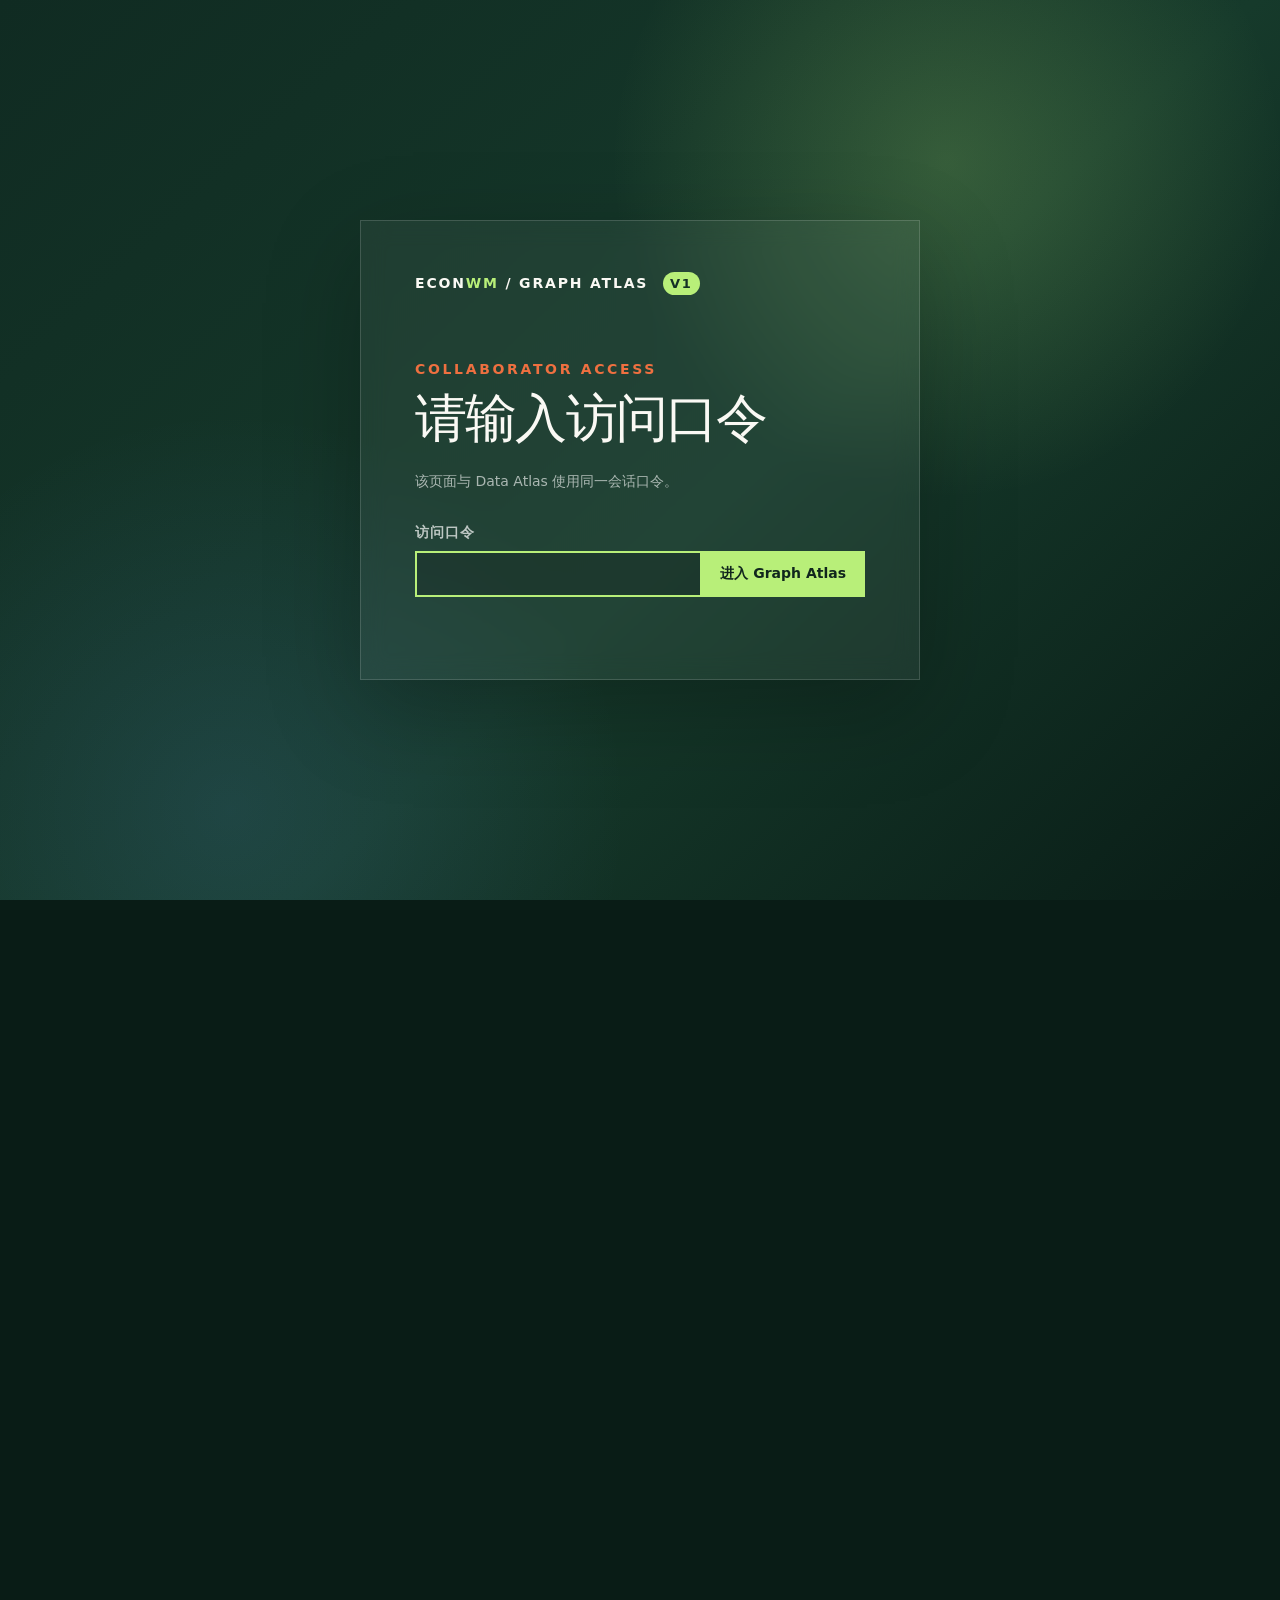
==== graph/index.html @ c7baaf72 "Clarify temporal snapshot semantics" ====
<!doctype html>
<html lang="zh-CN">
<head>
  <meta charset="utf-8">
  <meta name="viewport" content="width=device-width, initial-scale=1">
  <meta name="description" content="Polymarket EventConnector-compatible 数据、静态图审计与已物化的逐日 temporal edge snapshots。">
  <title>Polymarket Graph Atlas v1</title>
  <script>document.documentElement.classList.add("atlas-locked");</script>
  <link rel="stylesheet" href="../assets/styles.css">
  <link rel="stylesheet" href="assets/graph.css">
</head>
<body>
  <section class="access-gate" id="access-gate" role="dialog" aria-modal="true" aria-labelledby="access-title">
    <div class="access-card">
      <p class="access-brand">ECON<span>WM</span> / GRAPH ATLAS <b>V1</b></p>
      <p class="access-kicker">COLLABORATOR ACCESS</p>
      <h1 id="access-title">请输入访问口令</h1>
      <p class="access-copy">该页面与 Data Atlas 使用同一会话口令。</p>
      <form id="access-form">
        <label for="access-password">访问口令</label>
        <div class="access-input-row">
          <input id="access-password" name="password" type="password" autocomplete="current-password" required autofocus>
          <button type="submit">进入 Graph Atlas</button>
        </div>
        <p class="access-error" id="access-error" role="status" aria-live="polite"></p>
      </form>
    </div>
  </section>

  <div id="atlas-content" inert aria-hidden="true">
    <header class="graph-hero" id="top">
      <nav class="nav shell" aria-label="页面导航">
        <a class="brand" href="../">ECON<span>WM</span> / GRAPH ATLAS <b>V1</b></a>
        <div class="nav-links">
          <a href="#pipeline">数据结构</a>
          <a href="#event-subset">事件候选</a>
          <a href="#static-graph">静态图</a>
          <a href="#time-audit">时间审计</a>
          <a href="#snapshot">Snapshot</a>
          <a href="#schema">字段</a>
        </div>
      </nav>

      <div class="graph-hero-grid shell">
        <div>
          <p class="eyebrow">POLYMARKET · RECORD × EDGE × TIME</p>
          <h1>把“相关”<br><em>放回时间中。</em></h1>
          <p class="hero-copy">本页展示从 36.50 万条 <code>10→7</code> 日轨迹到相关候选图的时间化过程：先诊断 500-record 静态复现图，再把冻结候选写成 277 个可由 DuckDB 按日查询的 Parquet snapshots。它回答“某条边何时有证据、何时可用”，但不把相关候选误称为已确认关系。</p>
          <div class="hero-actions">
            <a class="button primary" href="#pipeline">查看结构图</a>
            <a class="button secondary" href="data/graph_summary.json">机器可读摘要</a>
            <a class="text-link" href="../">返回 Data Atlas ↑</a>
          </div>
        </div>
        <aside class="scope-card">
          <span>CURRENT SCOPE</span>
          <h2>静态复现审计 +<br>逐日时态候选图</h2>
          <dl>
            <div><dt>静态图</dt><dd>已物化</dd></div>
            <div><dt>日历重合审计</dt><dd>已物化</dd></div>
            <div><dt>P2 峰值时间窗</dt><dd>已物化</dd></div>
            <div><dt>逐日 snapshots</dt><dd>277 个切片</dd></div>
          </dl>
        </aside>
      </div>
    </header>

    <main>
      <section class="metric-strip shell" aria-label="核心规模">
        <article><span>COMPATIBLE RECORDS</span><b>365,015</b><small>约 36.50 万条 17 日轨迹</small></article>
        <article><span>REVIEW-PRIORITY PAIRS</span><b>1,225</b><small>高阈值、待审核 event pairs</small></article>
        <article><span>DAILY SNAPSHOTS</span><b>277</b><small>2025-08-01 至 2026-05-04</small></article>
        <article><span>ACTIVE OBSERVATIONS</span><b>3,463</b><small>约 0.35 万行，涉及 86 对 markets</small></article>
      </section>

      <section class="section shell" id="pipeline">
        <div class="section-heading">
          <div><p class="eyebrow">01 / DATA PIPELINE</p><h2>现在的数据与图是怎样形成的？</h2></div>
          <p>从逐笔成交到训练窗口，再分成“复现公开代码行为”和“保留真实 UTC 时间证据”两条支路。</p>
        </div>
        <div class="direct-answer">
          <span>DIRECT ANSWER</span>
          <p>当前节点不是唯一事件，而是一个 <code>market × as_of_time</code> 的 17 日训练 record；当前边不是关系真值，而是两个 records 在相对位置上的形状相似或 DTW 接近。</p>
        </div>

        <div class="pipeline-grid" aria-label="数据处理流程">
          <article class="stage source"><span>RAW</span><b>可信逐笔成交</b><p>763,126,566 笔（约 7.63 亿）</p></article>
          <i>→</i>
          <article class="stage"><span>P1B</span><b>UTC 多尺度状态</b><p>1m / 15m / 1h observed bars</p></article>
          <i>→</i>
          <article class="stage"><span>A-D</span><b>固定日历窗口</b><p>过去 10 日 → 未来 7 日</p></article>
          <i>→</i>
          <article class="stage"><span>JSONL</span><b>兼容 records</b><p>365,015 条 dense+cold 窗口</p></article>
        </div>
        <div class="branch-grid">
          <article>
            <span class="status complete">已完成 · EC-CODE</span>
            <h3>相对位置静态检索图</h3>
            <p>用全轨迹相关合并 records，以任一 7 点窗口的 <code>|r|≥0.70</code> 建共波动边，对未连接 pair 用 DTW 补边。复现公开实现，但不要求两条轨迹发生在同一日期。</p>
          </article>
          <article>
            <span class="status complete">已完成 · EC-CALENDAR / P2</span>
            <h3>带真实日期的候选证据</h3>
            <p>按共同 UTC 日计算相关，保存峰值窗口起止、有效成交日、lag 和高相关窗口比例；1,225 个优先候选在训练截止点冻结。</p>
          </article>
          <article>
            <span class="status complete">已完成 · TEMPORAL SNAPSHOTS V1</span>
            <h3>Parquet 分区的日频动态图</h3>
            <p>每日 active 与 inactive observations 按 <code>snapshot_date</code> 分区保存；DuckDB 可直接查询 <code>G(t)</code>。第一版保留完整观测，尚未转换为 delta。</p>
          </article>
        </div>
      </section>

      <section class="section section-tint" id="event-subset">
        <div class="shell">
          <div class="section-heading">
            <div><p class="eyebrow">02 / EVENT-LEVEL SUBSET</p><h2>当前有事件之间的高相关子集吗？</h2></div>
            <p>有，但准确名称是“高阈值、待人工审核的 event-pair 候选子集”，不是已经确认的关系数据集。</p>
          </div>
          <div class="direct-answer">
            <span>DIRECT ANSWER</span>
            <p><code>high_confidence_event_pairs</code> 包含 <b>1,225</b> 个去除反向重复的 event pairs，涉及 <b>1,132</b> 个 events、<b>286</b> 个连通分量。它们同时通过语义、真实 UTC 轨迹和成交覆盖门槛，但当前 <b>1,225 对仍全部是 unreviewed</b>。</p>
          </div>

          <div class="subset-actions">
            <a class="download-button" href="data/high_confidence_event_pairs.csv">下载完整 1,225 对 CSV</a>
            <a href="data/illustrated_event_pairs.csv">下载图中 40 对边</a>
          </div>

          <div class="threshold-grid" aria-label="高阈值候选筛选规则">
            <article><span>局部相关</span><b>|peak r| ≥ 0.90</b></article>
            <article><span>重复出现</span><b>≥ 3 个高相关窗口</b></article>
            <article><span>窗口占比</span><b>≥ 10%</b></article>
            <article><span>全共同期</span><b>|r| ≥ 0.50</b></article>
            <article><span>文本语义</span><b>TF-IDF ≥ 0.25</b></article>
            <article><span>成交支撑</span><b>双方各 ≥ 3 日</b></article>
          </div>

          <figure class="paper-figure relation-figure">
            <a href="assets/event_candidate_motifs.pdf" title="打开 PDF">
              <img src="assets/event_candidate_motifs.png" alt="四个可读的事件级高相关候选网络，分别展示加密资产、德国选举、美联储政策和美以对伊朗行动。">
            </a>
            <figcaption><b>可读事件候选图。</b> 数字节点对应右侧事件名称；绿色边为全共同期正相关，橙色边为负相关，虚线表示峰值 lag 非零，线宽表示高相关窗口占比。四组只是 1,225 对中的解释性样例，并非全部关系。</figcaption>
          </figure>

          <div class="motif-reading">
            <article><span>A · COMMON FACTOR</span><h3>加密资产共同风险因子</h3><p>BTC、ETH、SOL、XRP 与 DOGE 的同期限命题形成子图。它适合作为检索信号，但不能仅凭相关图判断哪个资产影响另一个。</p></article>
            <article><span>B · MECHANICAL CONSTRAINT</span><h3>同一选举结果的机械约束</h3><p>德国各党得票区间共享同一选举结果，正负边很密集。这里多数是联合约束，不是独立事件传导。</p></article>
            <article><span>C · OVERLAPPING PROPOSITION</span><h3>货币政策命题重叠</h3><p>加息、降息、降息次数与特定会议存在包含、互斥或期限关系，需要先统一命题和 deadline。</p></article>
            <article><span>D · P3 CANDIDATE</span><h3>可能的跨事件机制</h3><p>“美国对伊朗行动”与“以色列对伊朗行动”具有共同信息环境和潜在方向，是值得进入审核及 P3 的候选，而非已证实传导。</p></article>
          </div>

          <div class="pair-table-wrap">
            <table class="pair-table">
              <thead><tr><th>候选 pair</th><th>共同日</th><th>全期 r</th><th>高相关窗口</th><th>峰值 lag</th><th>审核解释</th></tr></thead>
              <tbody>
                <tr><td>TikTok 2025 禁令 ↔ 5 月前美国禁令</td><td>21</td><td>+0.993</td><td>14 / 15</td><td>0 日</td><td>相邻 deadline / 命题嵌套</td></tr>
                <tr><td>Q2 GDP 增长 &gt;2% ↔ Q2 GDP 负增长</td><td>92</td><td>−0.913</td><td>23 / 86</td><td>3 日</td><td>同一结果变量的阈值约束</td></tr>
                <tr><td>BTC 3 月前创新高 ↔ ETH 3 月前创新高</td><td>71</td><td>+0.923</td><td>21 / 65</td><td>ETH 领先 3 日</td><td>共同 crypto 风险因子</td></tr>
                <tr><td>以色列对伊朗行动 ↔ 美国对伊朗行动</td><td>31</td><td>+0.847</td><td>11 / 25</td><td>美国领先 1 日</td><td>潜在机制，优先进入 P3</td></tr>
              </tbody>
            </table>
          </div>
          <p class="subset-boundary"><b>为什么还不能叫“已建立关系”？</b> 当前门槛是启发式筛选，不是校准后的关系概率；还没有完成逐对人工审核、多重检验、公共因子控制、反向边和 rolling out-of-sample 增量验证。</p>
        </div>
      </section>

      <section class="section section-dark" id="static-graph">
        <div class="shell">
          <div class="section-heading light">
            <div><p class="eyebrow">03 / STATIC GRAPH</p><h2>为什么原来的邻接矩阵看不出事件关系？</h2></div>
            <p>直接绘制 6.32 万条边会成为不可读的毛线球；邻接矩阵和度分布更能揭示结构。</p>
          </div>
          <div class="dark-answer">
            <b>核心观察</b>
            <p>460 个 canonical records 上有 62,272 条共波动边，图密度达到 <strong>59.0%</strong>，节点中位度为 <strong>277.5</strong>。这不是稀疏的“事件关系网络”，而是一个非常稠密的训练窗口检索图。</p>
          </div>
          <div class="figure-grid">
            <figure class="paper-figure">
              <a href="assets/cofluctuation_adjacency.pdf" title="打开 PDF">
                <img src="assets/cofluctuation_adjacency.png" alt="按节点度排序的 460 乘 460 静态共波动邻接矩阵。绿色像素表示存在边，整体非常稠密。">
              </a>
              <figcaption><b>邻接矩阵。</b> 横轴和纵轴都是按 degree 排序的 canonical record；绿色表示存在共波动边。左上角高度致密，说明阈值产生了大量连接。</figcaption>
            </figure>
            <figure class="paper-figure wide">
              <a href="assets/graph_diagnostics.pdf" title="打开 PDF">
                <img src="assets/graph_diagnostics.png" alt="四联图展示节点度、边的日历重合、峰值局部相关和 lead-lag 分布。">
              </a>
              <figcaption><b>结构诊断。</b> A：每个节点连接多少 records；B：两端 17 日窗口共享多少 UTC 日；C：被阈值选中的局部相关；D：公开相对窗口定义下的 lag。纵轴均为节点或边的数量。</figcaption>
            </figure>
          </div>
          <div class="graph-definitions">
            <article><span>NODE</span><h3>训练窗口 record</h3><p>一个节点对应一条 17 点轨迹，而不是一个唯一 <code>event_id</code>。同一 market 随不同 <code>as_of_time</code> 可产生多个节点。</p></article>
            <article><span>COFLUCTUATION EDGE</span><h3>局部形状相关</h3><p>只要某个相对 7 点窗口达到阈值就建边；边的 <code>weight</code> 是峰值，不表示整个共同生命周期都相关。</p></article>
            <article><span>DTW EDGE</span><h3>时间伸缩后的相似</h3><p>对尚未连接的 pair 计算 Dynamic Time Warping 距离。它补充形状检索，不产生方向或因果含义。</p></article>
          </div>
        </div>
      </section>

      <section class="section shell" id="time-audit">
        <div class="section-heading">
          <div><p class="eyebrow">04 / CALENDAR AUDIT</p><h2>时间问题在图中有多严重？</h2></div>
          <p>这里区分“数组位置对齐”与“真实日期对齐”。两者都可用于算法实验，但支持的研究结论不同。</p>
        </div>
        <div class="funnel" aria-label="跨事件边的时间过滤">
          <article><span>相对位置跨事件边</span><b>62,020</b><small>100%</small></article>
          <i>→</i>
          <article><span>至少共享 1 个 UTC 日</span><b>4,293</b><small>6.9%</small></article>
          <i>→</i>
          <article><span>完整共享 17 个 UTC 日</span><b>109</b><small>0.18%</small></article>
        </div>
        <div class="time-layout">
          <figure class="paper-figure">
            <a href="assets/exact_calendar_subgraph.pdf" title="打开 PDF">
              <img src="assets/exact_calendar_subgraph.png" alt="完整共享 17 个 UTC 日的 109 条跨事件边构成 79 个互不连接的小组件。绿色为正相关，橙色为负相关。">
            </a>
            <figcaption><b>完整同日期子图。</b> 109 条边连接 180 个 records，形成 79 个 disconnected components。绿色为正相关，橙色为负相关；每个小组件只表示同日期形状相关。</figcaption>
          </figure>
          <div class="case-stack">
            <article>
              <span>FALSE-POSITIVE EXAMPLE · +0.9723</span>
              <h3>德国选举得票区间 ↔ Kevin Durant 得分王</h3>
              <p>两条轨迹日期完全一致，但语义无关。这个例子说明：即使通过严格日历对齐，短窗口高相关仍可能来自共同趋势、幅度尺度或偶然共振。</p>
            </article>
            <article>
              <span>FALSE-POSITIVE EXAMPLE · −0.9631</span>
              <h3>Musk 月末首富 ↔ 俄罗斯袭击波兰</h3>
              <p>同日期的一升一降产生强负相关，却没有明确机制。负相关不能直接翻译成“反向影响”。</p>
            </article>
            <article class="boundary-card">
              <span>WHAT THIS PROVES</span>
              <p>日历审计证明当前静态图大量连接并非同期关系；它没有证明剩下的 109 条边是真实关系。后者仍需语义审核、公共因子控制和 P3 时间外预测增量验证。</p>
            </article>
          </div>
        </div>
      </section>

      <section class="section section-tint" id="snapshot">
        <div class="shell">
          <div class="section-heading">
            <div><p class="eyebrow">05 / TEMPORAL SNAPSHOT</p><h2>怎样把图变成可按时间查询的结构？</h2></div>
            <p>Snapshot 是某个时点可合法使用的逻辑子图。当前规模直接保存完整日切片，更易查询和审计。</p>
          </div>
          <div class="temporal-metrics">
            <article><span>DAILY SNAPSHOTS</span><b>277</b><small>2025-08-01 → 2026-05-04</small></article>
            <article><span>ACTIVE DAYS</span><b>264</b><small>13 个日期没有 active edge</small></article>
            <article><span>EDGE OBSERVATIONS</span><b>5,162</b><small>其中 3,463 条为 active</small></article>
            <article><span>ACTIVE PAIRS</span><b>86</b><small>曾在截止后重新满足门槛</small></article>
            <article><span>PAYLOAD</span><b>3.1 MB</b><small>目录占用约 5 MB，无需专门 DB</small></article>
          </div>
          <figure class="paper-figure temporal-figure">
            <a href="assets/temporal_snapshot_timeline.pdf" title="打开 PDF">
              <img src="assets/temporal_snapshot_timeline.png" alt="2025年8月至2026年5月逐日 edge observations、active edges 和 active markets 数量变化。">
            </a>
            <figcaption><b>实际物化结果。</b> 横轴为 UTC snapshot 日期，纵轴为已评分 observations、active edges 与 active markets 数；候选宇宙在训练截止日冻结，因此只生成 2025-08-01 之后的时间合法切片。</figcaption>
          </figure>
          <div class="snapshot-compare">
            <article class="static-box">
              <span>CURRENT STATIC GRAPH</span>
              <h3>一条永久边掩盖有效时间</h3>
              <div class="mini-graph"><i>A</i><b></b><i>B</i></div>
              <p><code>(A, B, corr=0.91)</code></p>
              <small>无法回答：这条边在哪几天成立？预测时点是否已经可见？</small>
            </article>
            <div class="transform">→</div>
            <article class="temporal-box">
              <span>MATERIALIZED TEMPORAL VIEW</span>
              <h3>边带证据时间，查询时生成 G(t)</h3>
              <div class="snapshot-row"><b>t₁</b><div><i>A</i><em></em><i>B</i></div><small>active</small></div>
              <div class="snapshot-row"><b>t₂</b><div><i>A</i><em></em><i>B</i></div><small>active</small></div>
              <div class="snapshot-row inactive"><b>t₃</b><div><i>A</i><em></em><i>B</i></div><small>inactive</small></div>
            </article>
          </div>
          <div class="snapshot-contract">
            <div>
              <span>CURRENT STORAGE</span>
              <h3>Hive 分区 Parquet + DuckDB</h3>
              <p>物理层按 <code>edge_snapshots/snapshot_date=YYYY-MM-DD/</code> 保存 active 与 inactive observations。模型查询时同时检查 <code>available_from ≤ 查询时点</code>；无需先导入专门数据库。</p>
            </div>
            <pre>{
  "snapshot_time": "2025-08-01T00:00:00Z",
  "source_market_id": "A",
  "target_market_id": "B",
  "evidence_start": "2025-07-15T00:00:00Z",
  "evidence_end": "2025-07-31T00:00:00Z",
  "available_from": "2025-08-01T00:00:00Z",
  "signed_correlation": 0.91,
  "abs_correlation": 0.91,
  "lag": 1,
  "actual_trade_days": 5,
  "support_window_count": 4,
  "relation_method": "calendar_17d_peak7d_pearson_lag3_v1",
  "active": true
}</pre>
          </div>
          <div class="time-contract">
            <article><span>EVIDENCE</span><b><code>evidence_start/end</code></b><p>相关统计实际使用的 17 个完整 UTC 日。</p></article>
            <article><span>AVAILABILITY</span><b><code>available_from</code></b><p>完整日终证据首次可被模型合法使用的时间。</p></article>
            <article><span>GRAPH STATE</span><b><code>snapshot_time</code></b><p>该 edge 所属的图切片；v1 与 available_from 相等。</p></article>
          </div>
          <div class="duckdb-example">
            <div><span>QUERY DIRECTLY</span><h3>不导入数据库，直接查询 Parquet</h3><p>所有 277 个日期都有分区；过滤 <code>active=true</code> 即得到当日逻辑子图。</p></div>
            <pre>SELECT *
FROM read_parquet(
  'edge_snapshots/snapshot_date=*/part.parquet',
  hive_partitioning=true
)
WHERE snapshot_date = DATE '2025-08-01'
  AND available_from &lt;= TIMESTAMPTZ '2025-08-01 00:00:00+00'
  AND active;</pre>
          </div>
          <p class="not-done"><b>时间边界：</b>1,225 对候选在 2025-07-31 23:59:59 UTC 才冻结，所以 v1 不把它们回填到训练期；否则会产生候选选择泄漏。277 表示日期切片全部生成，不表示每个日期都含 1,225 条稠密边；每条 observation 对应 event pair 的代表 market pair。<b>存储边界：</b>当前 payload 仅约 3.1 MB，delta 编码留待规模扩大后再做。<a href="https://huggingface.co/datasets/Levi2ok/polymarket-eventconnector-compatible-v1/tree/main/edge_snapshots_v1">在 Hugging Face 查看数据</a>。</p>
        </div>
      </section>

      <section class="section section-dark" id="schema">
        <div class="shell">
          <div class="section-heading light">
            <div><p class="eyebrow">06 / CURRENT SCHEMA</p><h2>当前轨迹和边具体存什么？</h2></div>
            <p>四层对象分开保存，避免把训练 record、静态检索边、研究候选和时态边观测混成一种“事件关系”。</p>
          </div>
          <div class="schema-tabs">
            <article>
              <span>1 · TRAJECTORY RECORD</span>
              <h3>EventConnector-compatible JSONL</h3>
              <pre>{
  "sample_id": "A_D-…",
  "market_id": "…",
  "event_id": "…",
  "question": "…",
  "as_of_time": "…",
  "prices": [
    {"t": "day 1", "p": 0.42},
    … 17 continuous UTC days …
  ]
}</pre>
              <p>前 10 点是历史，后 7 点是目标；<code>p</code> 表示 <code>p_answer1</code>，不必然是 Yes。</p>
            </article>
            <article>
              <span>2 · STATIC RETRIEVAL EDGE</span>
              <h3>graph_edges.parquet</h3>
              <pre>{
  "source_sample_id": "…",
  "target_sample_id": "…",
  "source_as_of_time": "…",
  "target_as_of_time": "…",
  "calendar_overlap_days": 0,
  "peak_local_signed_corr": 1.0,
  "lag": -2,
  "edge_type": "cofluctuation"
}</pre>
              <p>已保留两端时间与日期重合诊断，但没有 edge 的 <code>valid_from/valid_to</code>。</p>
            </article>
            <article>
              <span>3 · CALENDAR CANDIDATE</span>
              <h3>candidates_scored.parquet</h3>
              <pre>{
  "source_event_id": "…",
  "target_event_id": "…",
  "shared_day_count": 21,
  "peak_window_start_utc": "…",
  "peak_window_end_utc": "…",
  "high_corr_window_fraction": 0.93,
  "peak_lag_days": 0,
  "research_candidate": true
}</pre>
              <p>43,971 条 P2 seed 中有 1,225 个优先 event pairs；仍是待审核候选，不是训练标签。</p>
            </article>
            <article>
              <span>4 · TEMPORAL EDGE OBSERVATION</span>
              <h3>snapshot_date=*/part.parquet</h3>
              <pre>{
  "snapshot_time": "2025-08-01T00:00:00Z",
  "source_market_id": "…",
  "target_market_id": "…",
  "evidence_start": "2025-07-15T00:00:00Z",
  "evidence_end": "2025-07-31T00:00:00Z",
  "available_from": "2025-08-01T00:00:00Z",
  "signed_correlation": 0.91,
  "abs_correlation": 0.91,
  "lag": 1,
  "actual_trade_days": 5,
  "support_window_count": 4,
  "relation_method": "…",
  "active": true
}</pre>
              <p>5,162 条时态观测保留三种时间语义；3,463 条 active 行构成 277 个日期中的逻辑子图。</p>
            </article>
          </div>
          <div class="claim-table">
            <div><span>当前对象</span><b>支持的用途</b><b>不支持的结论</b></div>
            <div><span>静态 STG</span><p>复现代码、检索实验、失败模式分析</p><p>事件在所有时期持续相关</p></div>
            <div><span>日历对齐边</span><p>同期候选、短窗口人工审核</p><p>方向稳定、存在预测增量或因果</p></div>
            <div><span>时态 edge observations</span><p>按预测时点查询相关候选子图、开展检索实验</p><p>单边具有稳定预测增量或因果关系</p></div>
          </div>
        </div>
      </section>
    </main>

    <footer>
      <div class="shell">
        <p><b>Graph Atlas v1</b> · 数据截止当前本地已物化产物 · 生成图提供 PNG 与 PDF</p>
        <p><a href="../">Data Atlas</a> · <a href="data/graph_summary.json">JSON summary</a> · <a href="#top">回到顶部 ↑</a></p>
      </div>
    </footer>
  </div>

  <script src="../assets/access.js"></script>
</body>
</html>
---- assets/styles.css ----
:root {
  --paper: #f4f1e8;
  --paper-2: #e9e4d7;
  --ink: #14241d;
  --ink-2: #1a3128;
  --muted: #65726b;
  --green: #087054;
  --lime: #b8ef79;
  --orange: #ef7040;
  --blue: #68a7ff;
  --line: rgba(20, 36, 29, .15);
  --shadow: 0 22px 55px rgba(20, 36, 29, .10);
}

* { box-sizing: border-box; }
html { overflow-x: hidden; scroll-behavior: smooth; }
body { margin: 0; overflow-x: hidden; color: var(--ink); background: var(--paper); font-size: 16px; font-family: Inter, ui-sans-serif, system-ui, -apple-system, "PingFang SC", "Microsoft YaHei", sans-serif; }
a { color: inherit; text-decoration: none; }
button { color: inherit; font: inherit; }
code, pre { font-family: ui-monospace, SFMono-Regular, Menlo, Monaco, Consolas, monospace; }
.shell { width: min(1200px, calc(100% - 44px)); margin: 0 auto; }

.atlas-locked { overflow: hidden; }
.atlas-locked body { background: #091c16; }
.atlas-locked #atlas-content { visibility: hidden; }
.atlas-unlocked .access-gate, .access-gate[hidden] { display: none; }
.access-gate { position: fixed; z-index: 1000; inset: 0; display: grid; place-items: center; padding: 24px; color: #faf9f4; background: radial-gradient(circle at 74% 18%, rgba(184,239,121,.2), transparent 28%), radial-gradient(circle at 18% 90%, rgba(104,167,255,.12), transparent 30%), linear-gradient(137deg, #102b22 0%, #163a2b 56%, #091c16 100%); }
.access-card { width: min(560px, 100%); padding: clamp(30px, 6vw, 54px); border: 1px solid rgba(255,255,255,.15); background: rgba(255,255,255,.055); box-shadow: 0 30px 90px rgba(0,0,0,.24); backdrop-filter: blur(12px); }
.access-brand { margin: 0 0 70px; font-size: 14px; font-weight: 850; letter-spacing: .13em; }
.access-brand span { color: var(--lime); }
.access-brand b { margin-left: 8px; padding: 4px 7px; color: #143025; background: var(--lime); border-radius: 99px; font-size: 13px; }
.access-kicker { margin: 0 0 14px; color: var(--orange); font-size: 14px; font-weight: 850; letter-spacing: .19em; }
.access-card h1 { margin: 0; font: 500 clamp(35px, 8vw, 52px)/1.08 Georgia, "Noto Serif SC", serif; letter-spacing: -.035em; }
.access-copy { margin: 22px 0 30px; color: rgba(255,255,255,.62); font-size: 14px; line-height: 1.75; }
.access-card label { display: block; margin-bottom: 9px; color: rgba(255,255,255,.7); font-size: 14px; font-weight: 750; letter-spacing: .08em; }
.access-input-row { display: grid; grid-template-columns: 1fr auto; }
.access-input-row input { min-width: 0; padding: 14px 15px; color: #fff; border: 1px solid rgba(255,255,255,.22); border-right: 0; border-radius: 0; outline: 0; background: rgba(0,0,0,.16); font: 14px ui-monospace, monospace; }
.access-input-row input:focus { border-color: var(--lime); box-shadow: inset 0 0 0 1px var(--lime); }
.access-input-row button { padding: 0 18px; color: #10261d; border: 1px solid var(--lime); background: var(--lime); cursor: pointer; font-size: 14px; font-weight: 800; }
.access-error { min-height: 18px; margin: 10px 0 0; color: #ff9a74; font-size: 14px; }

.hero { min-height: 760px; color: #faf9f4; overflow: hidden; background: radial-gradient(circle at 76% 14%, rgba(184,239,121,.22), transparent 27%), radial-gradient(circle at 20% 100%, rgba(104,167,255,.12), transparent 30%), linear-gradient(137deg, #102b22 0%, #163a2b 56%, #091c16 100%); }
.nav { height: 78px; display: flex; align-items: center; justify-content: space-between; border-bottom: 1px solid rgba(255,255,255,.14); }
.brand { font-size: 14px; font-weight: 850; letter-spacing: .13em; }
.brand span { color: var(--lime); }
.brand b { margin-left: 8px; padding: 4px 7px; color: #143025; background: var(--lime); border-radius: 99px; font-size: 13px; }
.nav-links { display: flex; gap: 26px; color: rgba(255,255,255,.65); font-size: 14px; }
.nav-links a:hover { color: var(--lime); }
.hero-grid { display: grid; grid-template-columns: minmax(0, 1.35fr) minmax(320px, .65fr); gap: 86px; align-items: center; padding: 105px 0 115px; }
.eyebrow { margin: 0 0 15px; color: var(--orange); font-size: 14px; font-weight: 850; letter-spacing: .19em; }
.hero h1 { max-width: 850px; margin: 0; font: 500 clamp(54px, 7vw, 92px)/.99 Georgia, "Noto Serif SC", serif; letter-spacing: -.045em; }
.hero h1 em { color: var(--lime); font-style: italic; }
.hero-copy { max-width: 730px; margin: 30px 0; color: rgba(255,255,255,.72); font-size: 17px; line-height: 1.8; }
.hero-actions { display: flex; flex-wrap: wrap; gap: 12px; align-items: center; }
.button { padding: 13px 19px; border: 1px solid rgba(255,255,255,.24); border-radius: 999px; font-size: 14px; font-weight: 750; }
.button.primary { color: #10261d; background: var(--lime); border-color: var(--lime); }
.button.secondary:hover { border-color: var(--lime); }
.text-link { margin-left: 8px; color: rgba(255,255,255,.63); font-size: 14px; }
.text-link:hover { color: var(--lime); }
.hero-facts { display: flex; flex-wrap: wrap; gap: 28px; margin-top: 55px; color: rgba(255,255,255,.68); font: 14px ui-monospace, monospace; letter-spacing: .06em; text-transform: uppercase; }
.hero-facts b { display: block; margin-bottom: 5px; color: #fff; font: 650 23px Inter, sans-serif; letter-spacing: -.03em; }
.hero-facts b small { display: block; margin-top: 5px; color: var(--lime); font: 700 13px Inter, sans-serif; letter-spacing: 0; }
.status-panel { padding: 28px; border: 1px solid rgba(255,255,255,.14); background: rgba(255,255,255,.055); box-shadow: 0 30px 90px rgba(0,0,0,.2); backdrop-filter: blur(12px); }
.panel-head { display: flex; justify-content: space-between; align-items: center; padding-bottom: 18px; border-bottom: 1px solid rgba(255,255,255,.12); color: var(--lime); font-size: 14px; font-weight: 850; letter-spacing: .14em; }
.panel-head b { padding: 5px 8px; color: #123022; background: var(--lime); border-radius: 99px; font-size: 13px; }
.status-item { display: grid; grid-template-columns: 12px 1fr auto; gap: 12px; align-items: center; padding: 17px 0; border-bottom: 1px solid rgba(255,255,255,.1); }
.status-dot { width: 9px; height: 9px; border: 2px solid currentColor; border-radius: 50%; }
.status-dot.complete { color: var(--lime); background: var(--lime); }
.status-dot.pilot { color: var(--orange); background: var(--orange); }
.status-dot.pending { color: rgba(255,255,255,.28); }
.status-item b { display: block; font-size: 14px; }
.status-item small { color: rgba(255,255,255,.68); font-size: 14px; }
.status-item > span:last-child { color: rgba(255,255,255,.68); font: 13px ui-monospace, monospace; letter-spacing: .1em; text-transform: uppercase; }
.generated { margin: 20px 0 0; color: rgba(255,255,255,.62); font-size: 14px; }

.question-index { position: relative; z-index: 2; margin-top: -56px; padding: 30px; border: 1px solid var(--line); background: #f7f4eb; box-shadow: var(--shadow); }
.question-index-head { display: grid; grid-template-columns: 180px 1fr 1fr; gap: 30px; align-items: end; padding-bottom: 25px; border-bottom: 1px solid var(--line); }
.question-index-head .eyebrow { margin: 0; }
.question-index-head h2 { margin: 0; font: 500 28px Georgia, "Noto Serif SC", serif; }
.question-index-head > p:last-child { margin: 0; color: var(--muted); font-size: 14px; line-height: 1.65; }
.question-links { display: grid; grid-template-columns: repeat(5, 1fr); }
.question-links a { min-width: 0; padding: 23px 18px 4px; border-right: 1px solid var(--line); transition: background .18s ease; }
.question-links a:first-child { padding-left: 0; }
.question-links a:last-child { padding-right: 0; border-right: 0; }
.question-links a:hover { background: rgba(8,112,84,.05); }
.question-links span { color: var(--orange); font: 850 13px ui-monospace, monospace; letter-spacing: .13em; }
.question-links b { display: block; margin: 15px 0 7px; font: 500 18px Georgia, serif; }
.question-links small { color: var(--muted); font-size: 14px; line-height: 1.5; }

.section { padding: 96px 0; }
.section-tint { background: var(--paper-2); }
.section-dark { color: #faf9f4; background: var(--ink-2); }
.section-ink { color: #faf9f4; background: #111f1a; }
.section-heading { display: flex; justify-content: space-between; align-items: end; gap: 60px; margin-bottom: 45px; }
.section-heading h2 { margin: 0; font: 500 clamp(35px, 4vw, 55px) Georgia, "Noto Serif SC", serif; letter-spacing: -.03em; }
.section-heading > p { max-width: 500px; margin: 0; color: var(--muted); line-height: 1.75; }
.section-heading.light > p { color: rgba(255,255,255,.72); }
.direct-answer { display: grid; grid-template-columns: 145px 1fr; gap: 25px; align-items: start; margin-bottom: 30px; padding: 22px 24px; border-left: 4px solid var(--green); background: rgba(8,112,84,.07); }
.direct-answer > span { padding-top: 3px; color: var(--green); font: 850 13px ui-monospace, monospace; letter-spacing: .14em; }
.direct-answer p { margin: 0; font-size: 15px; font-weight: 590; line-height: 1.75; }
.direct-answer code { color: var(--green); }
.direct-answer.inverse { border-left-color: var(--lime); background: rgba(184,239,121,.08); }
.direct-answer.inverse > span, .direct-answer.inverse code { color: var(--lime); }
.direct-answer.inverse p { color: rgba(255,255,255,.82); }

.metric-grid { display: grid; grid-template-columns: repeat(4, 1fr); gap: 14px; }
.metric { min-height: 184px; padding: 23px; border: 1px solid var(--line); background: rgba(255,255,255,.34); }
.metric-tag { color: var(--green); font-size: 13px; font-weight: 850; letter-spacing: .14em; }
.metric-value { margin: 30px 0 8px; font: 680 clamp(30px, 3vw, 44px)/1 Inter, sans-serif; letter-spacing: -.055em; font-variant-numeric: tabular-nums; }
.metric-value i { margin-left: 5px; color: var(--green); font-size: 14px; font-style: normal; letter-spacing: 0; }
.metric p { margin: 0; color: var(--muted); font-size: 14px; line-height: 1.55; }
.table-wrap { overflow-x: auto; border: 1px solid var(--line); }
.frequency-wrap { margin-top: 28px; }
table { width: 100%; border-collapse: collapse; background: rgba(255,255,255,.24); font-size: 14px; line-height: 1.55; }
th, td { padding: 15px 16px; text-align: left; white-space: nowrap; border-bottom: 1px solid var(--line); }
th { color: var(--muted); font-size: 13px; letter-spacing: .11em; text-transform: uppercase; }
tbody tr:last-child td { border-bottom: 0; }
td b { color: var(--green); }
.table-note { margin: 12px 0 0; color: var(--muted); font-size: 14px; }

.unit-flow { display: grid; grid-template-columns: 1fr auto 1fr auto 1fr; gap: 18px; align-items: center; }
.unit-flow article { min-height: 180px; padding: 25px; border: 1px solid rgba(255,255,255,.14); background: rgba(255,255,255,.045); }
.unit-flow article span { color: var(--lime); font: 800 14px ui-monospace, monospace; letter-spacing: .13em; }
.unit-flow article b { display: block; margin: 22px 0 10px; font: 500 25px Georgia, serif; }
.unit-flow article p { margin: 0; color: rgba(255,255,255,.7); font-size: 14px; line-height: 1.65; }
.unit-flow > i { color: var(--orange); font: 700 14px ui-monospace, monospace; font-style: normal; }
.schema-grid { display: grid; grid-template-columns: 1fr 1fr; gap: 15px; margin-top: 28px; }
.schema-card { padding: 23px; border: 1px solid rgba(255,255,255,.13); background: rgba(0,0,0,.1); }
.schema-card.wide { grid-column: 1 / -1; }
.schema-title { display: flex; justify-content: space-between; margin-bottom: 18px; color: rgba(255,255,255,.7); font-size: 13px; letter-spacing: .12em; }
.schema-title b { color: var(--lime); }
.field-cloud { display: flex; flex-wrap: wrap; gap: 7px; }
.field-cloud code { padding: 7px 9px; color: rgba(255,255,255,.7); border: 1px solid rgba(255,255,255,.1); background: rgba(255,255,255,.04); font-size: 14px; }
.orientation-note { display: grid; grid-template-columns: auto 1fr; gap: 22px; align-items: center; margin-top: 17px; padding: 18px 22px; color: rgba(255,255,255,.66); border-left: 3px solid var(--orange); background: rgba(239,112,64,.08); }
.orientation-note span { color: var(--orange); font: 850 13px ui-monospace, monospace; letter-spacing: .13em; }
.orientation-note p { margin: 0; font-size: 14px; line-height: 1.7; }
.orientation-note code { color: var(--lime); }
.field-meaning-grid { display: grid; grid-template-columns: repeat(3, 1fr); gap: 14px; margin-top: 17px; }
.field-meaning-grid article { padding: 22px; border: 1px solid rgba(255,255,255,.13); background: rgba(255,255,255,.035); }
.field-meaning-grid span { color: var(--lime); font: 800 13px ui-monospace, monospace; letter-spacing: .12em; }
.field-meaning-grid h3 { margin: 16px 0 9px; font: 500 20px Georgia, serif; }
.field-meaning-grid p { margin: 0; color: rgba(255,255,255,.7); font-size: 14px; line-height: 1.7; }
.field-meaning-grid code { color: rgba(255,255,255,.72); }
.trajectory-contract { display: grid; grid-template-columns: 1.15fr .85fr; margin-top: 17px; border: 1px solid rgba(255,255,255,.13); background: rgba(0,0,0,.12); }
.trajectory-contract > div { padding: 25px; }
.trajectory-contract span { color: var(--orange); font: 800 13px ui-monospace, monospace; letter-spacing: .12em; }
.trajectory-contract h3 { margin: 16px 0 10px; font: 500 22px Georgia, serif; }
.trajectory-contract p { margin: 0; color: rgba(255,255,255,.72); font-size: 14px; line-height: 1.75; }
.trajectory-contract code { color: var(--lime); }
.trajectory-contract pre { min-height: 0; max-height: none; padding: 25px; border-left: 1px solid rgba(255,255,255,.1); font-size: 14px; }

.frequency-tabs, .case-toolbar { display: flex; flex-wrap: wrap; gap: 8px; margin-bottom: 22px; }
.frequency-tabs button, .case-toolbar button { padding: 10px 14px; border: 1px solid var(--line); background: transparent; cursor: pointer; font-size: 14px; }
.frequency-tabs button.active { color: #fff; background: var(--green); border-color: var(--green); }
.distribution-grid { display: grid; grid-template-columns: 1.5fr .75fr; gap: 18px; }
.distribution-card { padding: 27px; border: 1px solid var(--line); background: rgba(255,255,255,.35); box-shadow: var(--shadow); }
.card-head { display: flex; justify-content: space-between; gap: 25px; align-items: start; }
.card-head span { color: var(--green); font: 800 13px ui-monospace, monospace; letter-spacing: .12em; }
.card-head h3 { margin: 8px 0 0; font: 500 21px Georgia, serif; }
.card-head > b { color: var(--green); font: 650 28px Inter, sans-serif; }
.quantile-chart, .compact-chart { margin-top: 27px; }
.quantile-row { display: grid; grid-template-columns: 42px 1fr minmax(145px, auto); gap: 11px; align-items: center; margin: 13px 0; font-size: 14px; }
.quantile-row span:first-child { color: var(--muted); font: 700 14px ui-monospace, monospace; }
.bar-track { height: 10px; overflow: hidden; background: rgba(20,36,29,.08); }
.bar-track i { display: block; height: 100%; min-width: 2px; background: linear-gradient(90deg, var(--green), #38a57e); }
.quantile-row b { text-align: right; font-variant-numeric: tabular-nums; }
.frequency-detail { display: flex; flex-wrap: wrap; gap: 8px 22px; margin-top: 25px; padding-top: 20px; color: var(--muted); border-top: 1px solid var(--line); font-size: 14px; }
.frequency-detail b { color: var(--ink); }
.insight { margin: 25px 0 0; padding: 15px; color: var(--muted); border-left: 2px solid var(--orange); background: rgba(239,112,64,.06); font-size: 14px; line-height: 1.7; }

.case-toolbar button { color: rgba(255,255,255,.74); border-color: rgba(255,255,255,.15); }
.case-toolbar button.active { color: #13271e; background: var(--lime); border-color: var(--lime); }
.case-grid { display: grid; grid-template-columns: repeat(2, 1fr); gap: 15px; }
.case-card { min-width: 0; padding: 26px; border: 1px solid rgba(255,255,255,.13); background: rgba(255,255,255,.045); }
.case-card.hidden { display: none; }
.case-top { display: flex; justify-content: space-between; gap: 20px; color: rgba(255,255,255,.62); font: 13px ui-monospace, monospace; letter-spacing: .1em; }
.case-top b { color: var(--lime); }
.case-card h3 { margin: 22px 0 8px; font: 500 24px/1.28 Georgia, "Noto Serif SC", serif; }
.case-event { margin: 0 0 7px; color: var(--lime); font-size: 14px; line-height: 1.5; }
.case-question { min-height: 38px; margin: 0; color: rgba(255,255,255,.66); font-size: 14px; line-height: 1.6; }
.case-summary { min-height: 46px; margin: 14px 0; color: rgba(255,255,255,.68); font-size: 14px; line-height: 1.65; }
.case-stats { display: grid; grid-template-columns: repeat(4, 1fr); gap: 1px; margin: 18px 0; background: rgba(255,255,255,.1); }
.case-stats span { padding: 12px; background: #14231d; color: rgba(255,255,255,.68); font-size: 13px; }
.case-stats b { display: block; margin-bottom: 5px; color: #fff; font-size: 14px; }
.case-stats em { display: block; min-height: 18px; margin-bottom: 4px; color: var(--lime); font-size: 13px; font-style: normal; font-weight: 750; }
.sparkline { display: block; width: 100%; height: auto; aspect-ratio: 640 / 210; background: rgba(0,0,0,.12); }
.sparkline .grid { stroke: rgba(255,255,255,.09); stroke-width: 1; }
.sparkline .axis, .sparkline .tick-mark { stroke: rgba(255,255,255,.24); stroke-width: 1; }
.sparkline .area { fill: rgba(184,239,121,.08); }
.sparkline .line { fill: none; stroke: var(--lime); stroke-width: 2; vector-effect: non-scaling-stroke; }
.sparkline .tick { fill: rgba(255,255,255,.45); font: 13px ui-monospace, monospace; }
.sparkline .y-tick { text-anchor: end; }
.sparkline .axis-label { fill: rgba(255,255,255,.62); font: 800 13px ui-monospace, monospace; letter-spacing: .06em; text-transform: uppercase; }
.no-trajectory { display: grid; min-height: 180px; place-content: center; gap: 9px; text-align: center; color: rgba(255,255,255,.62); border: 1px dashed rgba(255,255,255,.14); font-size: 14px; }
.no-trajectory b { color: rgba(255,255,255,.7); font-weight: 650; }
.no-trajectory span { font: 13px ui-monospace, monospace; }
.axis-legend { display: flex; justify-content: space-between; gap: 18px; margin-top: 9px; color: rgba(255,255,255,.68); font-size: 13px; }
.axis-legend span { display: flex; gap: 7px; align-items: center; }
.axis-legend b { color: var(--lime); font: 800 13px ui-monospace, monospace; letter-spacing: .1em; }
.axis-legend code { color: rgba(255,255,255,.7); }
.case-callout { margin: 18px 0 0; padding: 13px 15px; color: rgba(255,255,255,.62); border-left: 2px solid var(--orange); background: rgba(0,0,0,.12); font-size: 14px; line-height: 1.65; }
.case-timeline { display: flex; justify-content: space-between; gap: 18px; margin: 10px 0 0; color: rgba(255,255,255,.62); font: 13px ui-monospace, monospace; }
.case-timeline b { color: rgba(255,255,255,.75); }
.case-detail-grid { display: grid; grid-template-columns: 1fr 1fr; gap: 1px; margin-top: 18px; background: rgba(255,255,255,.1); }
.case-detail-grid section { padding: 15px; background: #14231d; }
.case-detail-grid span { color: var(--orange); font: 800 13px ui-monospace, monospace; letter-spacing: .12em; }
.case-detail-grid p { margin: 8px 0 0; color: rgba(255,255,255,.72); font-size: 14px; line-height: 1.65; }
.case-card[data-kind="governance"] .case-detail-grid { grid-template-columns: 1fr; }

.llm-protocol-grid { display: grid; grid-template-columns: repeat(4, 1fr); gap: 12px; margin-bottom: 22px; }
.llm-protocol-grid article { padding: 21px; border: 1px solid var(--line); background: rgba(255,255,255,.28); }
.llm-protocol-grid span { color: var(--orange); font: 850 13px ui-monospace, monospace; letter-spacing: .13em; }
.llm-protocol-grid h3 { margin: 18px 0 8px; font: 500 19px Georgia, "Noto Serif SC", serif; }
.llm-protocol-grid p { margin: 0; color: var(--muted); font-size: 14px; line-height: 1.7; }
.llm-protocol-grid code { color: var(--green); }
.llm-metrics { display: grid; grid-template-columns: repeat(4, 1fr); gap: 12px; margin: 28px 0 18px; }
.llm-metric { padding: 21px; border: 1px solid var(--line); background: rgba(255,255,255,.38); }
.llm-metric span { color: var(--green); font: 850 13px ui-monospace, monospace; letter-spacing: .12em; }
.llm-metric b { display: block; margin: 18px 0 7px; font-size: 29px; letter-spacing: -.04em; }
.llm-metric small { color: var(--muted); font-size: 14px; }
.llm-table-wrap { margin-bottom: 22px; }
.llm-table-wrap td.best { color: var(--green); font-weight: 800; }
.forecast-legend { display: flex; flex-wrap: wrap; gap: 10px 22px; margin: 30px 0 14px; color: var(--muted); font-size: 14px; }
.forecast-legend span { display: flex; gap: 8px; align-items: center; }
.forecast-legend span::before { content: ""; width: 20px; height: 2px; background: currentColor; }
.forecast-legend .history { color: var(--green); }
.forecast-legend .actual { color: var(--orange); }
.forecast-legend .trajectory { color: #347fe7; }
.forecast-legend .sanitized { color: #8a5bd1; }
.forecast-legend .full { color: #c53f74; }
.forecast-legend .persist { color: #7d8883; }
.forecast-legend .persist::before { background: repeating-linear-gradient(90deg, currentColor 0 4px, transparent 4px 7px); }
.llm-case-grid { display: grid; grid-template-columns: repeat(2, 1fr); gap: 15px; }
.llm-case-card { padding: 22px; border: 1px solid var(--line); background: rgba(255,255,255,.35); box-shadow: var(--shadow); }
.llm-case-card:last-child:nth-child(odd) { grid-column: 1 / -1; }
.llm-case-top { display: flex; justify-content: space-between; gap: 15px; color: var(--green); font: 800 13px ui-monospace, monospace; letter-spacing: .1em; }
.llm-case-top b { color: var(--orange); }
.llm-case-card h3 { margin: 15px 0 5px; font: 500 20px/1.3 Georgia, "Noto Serif SC", serif; }
.llm-case-card > p { margin: 0 0 13px; color: var(--muted); font-size: 14px; line-height: 1.6; }
.forecast-chart { display: block; width: 100%; height: auto; aspect-ratio: 520 / 175; background: rgba(20,36,29,.035); }
.forecast-chart .grid { stroke: rgba(20,36,29,.11); stroke-width: 1; }
.forecast-chart .axis, .forecast-chart .cutoff { stroke: rgba(20,36,29,.24); stroke-width: 1; }
.forecast-chart .cutoff { stroke-dasharray: 4 4; }
.forecast-chart .history { fill: none; stroke: var(--green); stroke-width: 2; vector-effect: non-scaling-stroke; }
.forecast-chart .actual { fill: none; stroke: var(--orange); stroke-width: 2.2; vector-effect: non-scaling-stroke; }
.forecast-chart .trajectory { fill: none; stroke: #347fe7; stroke-width: 2; vector-effect: non-scaling-stroke; }
.forecast-chart .sanitized { fill: none; stroke: #8a5bd1; stroke-width: 1.8; stroke-dasharray: 5 3; vector-effect: non-scaling-stroke; }
.forecast-chart .full { fill: none; stroke: #c53f74; stroke-width: 1.8; stroke-dasharray: 2 3; vector-effect: non-scaling-stroke; }
.forecast-chart .persist { fill: none; stroke: #7d8883; stroke-width: 1.6; stroke-dasharray: 5 4; vector-effect: non-scaling-stroke; }
.forecast-chart text { fill: var(--muted); font: 13px ui-monospace, monospace; }
.forecast-chart .cutoff-label { fill: var(--orange); font-weight: 800; }
.llm-case-metrics { display: grid; grid-template-columns: repeat(4, 1fr); gap: 1px; margin-top: 12px; background: var(--line); }
.llm-case-metrics span { padding: 11px; background: var(--paper); color: var(--muted); font-size: 13px; }
.llm-case-metrics b { display: block; margin-bottom: 4px; color: var(--ink); font-size: 14px; }
.demo-boundary { display: grid; grid-template-columns: auto 1fr auto; gap: 18px; align-items: center; margin-top: 18px; padding: 19px 21px; border-left: 3px solid var(--orange); background: rgba(239,112,64,.07); }
.demo-boundary b { color: var(--orange); font-size: 14px; }
.demo-boundary p { margin: 0; color: var(--muted); font-size: 14px; line-height: 1.7; }
.demo-boundary a { color: var(--green); font-size: 14px; font-weight: 800; white-space: nowrap; }

.baseline-section { background: linear-gradient(155deg, #193329 0%, #10251d 72%, #0d1c17 100%); }
.baseline-answer b { color: var(--lime); }
.agentic-boundary { display: grid; grid-template-columns: 1fr auto 1fr auto 1fr auto 1fr; gap: 10px; align-items: stretch; margin: 24px 0 18px; }
.agentic-boundary article { min-width: 0; padding: 21px; border: 1px solid rgba(255,255,255,.13); background: rgba(255,255,255,.04); }
.agentic-boundary article.missing { border-color: rgba(239,112,64,.3); background: rgba(239,112,64,.06); }
.agentic-boundary span { color: var(--lime); font: 850 13px ui-monospace, monospace; letter-spacing: .13em; }
.agentic-boundary .missing span { color: var(--orange); }
.agentic-boundary h3 { margin: 18px 0 8px; font: 500 19px Georgia, "Noto Serif SC", serif; }
.agentic-boundary p { margin: 0; color: rgba(255,255,255,.68); font-size: 14px; line-height: 1.7; }
.agentic-boundary > i { align-self: center; color: var(--orange); font: 750 14px ui-monospace, monospace; font-style: normal; }
.baseline-paper-grid { display: grid; grid-template-columns: 1fr 1fr; gap: 16px; margin-top: 16px; }
.baseline-paper-card { min-width: 0; padding: 28px; border: 1px solid rgba(255,255,255,.14); background: rgba(0,0,0,.13); }
.baseline-paper-card.eventconnector { box-shadow: inset 0 3px 0 var(--blue); }
.baseline-paper-card.swm { box-shadow: inset 0 3px 0 var(--lime); }
.baseline-card-head { display: flex; justify-content: space-between; gap: 18px; align-items: center; color: rgba(255,255,255,.68); font: 850 13px ui-monospace, monospace; letter-spacing: .12em; }
.baseline-card-head > div { display: flex; gap: 13px; }
.baseline-card-head a { color: var(--lime); letter-spacing: 0; white-space: nowrap; }
.baseline-paper-card.eventconnector .baseline-card-head a { color: #93bfff; }
.baseline-paper-card h3 { margin: 28px 0 14px; font: 500 27px/1.27 Georgia, "Noto Serif SC", serif; }
.baseline-thesis { min-height: 78px; margin: 0 0 22px; color: rgba(255,255,255,.74); font-size: 14px; line-height: 1.75; }
.baseline-facts { margin: 0; }
.baseline-facts > div { display: grid; grid-template-columns: 92px 1fr; gap: 14px; padding: 14px 0; border-top: 1px solid rgba(255,255,255,.1); }
.baseline-facts dt { color: var(--lime); font-size: 14px; font-weight: 780; }
.eventconnector .baseline-facts dt { color: #93bfff; }
.baseline-facts dd { margin: 0; color: rgba(255,255,255,.72); font-size: 14px; line-height: 1.7; }
.baseline-comparison { margin-top: 16px; border-color: rgba(255,255,255,.14); }
.baseline-comparison table { color: rgba(255,255,255,.68); background: rgba(0,0,0,.12); }
.baseline-comparison th, .baseline-comparison td { white-space: normal; border-color: rgba(255,255,255,.1); vertical-align: top; line-height: 1.6; }
.baseline-comparison th { color: rgba(255,255,255,.68); }
.baseline-comparison td:first-child { width: 125px; }
.baseline-comparison td b { color: var(--lime); }
.migration-heading { display: grid; grid-template-columns: 170px .72fr 1fr; gap: 28px; align-items: end; margin: 70px 0 25px; padding-bottom: 22px; border-bottom: 1px solid rgba(255,255,255,.13); }
.migration-heading > span { color: var(--orange); font: 850 13px ui-monospace, monospace; letter-spacing: .14em; }
.migration-heading h3 { margin: 0; font: 500 31px Georgia, "Noto Serif SC", serif; }
.migration-heading p { margin: 0; color: rgba(255,255,255,.68); font-size: 14px; line-height: 1.7; }
.migration-grid { display: grid; grid-template-columns: 1fr 1fr; gap: 16px; }
.migration-grid > article { min-width: 0; padding: 26px; border: 1px solid rgba(255,255,255,.14); background: rgba(255,255,255,.035); }
.migration-title { display: flex; justify-content: space-between; gap: 15px; align-items: center; margin-bottom: 21px; }
.migration-title span { color: var(--orange); font: 850 13px ui-monospace, monospace; letter-spacing: .12em; }
.migration-title b { color: var(--lime); font-size: 14px; }
.migration-grid section { padding: 17px 0; border-top: 1px solid rgba(255,255,255,.1); }
.migration-grid h4 { margin: 0 0 10px; color: #fff; font: 500 18px Georgia, "Noto Serif SC", serif; }
.migration-grid section p, .migration-grid li { color: rgba(255,255,255,.7); font-size: 14px; line-height: 1.75; }
.migration-grid section p { margin: 0; }
.migration-grid ul { margin: 0; padding-left: 18px; }
.migration-grid li + li { margin-top: 6px; }
.migration-grid code { color: var(--lime); }
.migration-status { margin: 5px 0 0; padding: 16px; color: rgba(255,255,255,.6); border-left: 2px solid var(--orange); background: rgba(0,0,0,.13); font-size: 14px; line-height: 1.75; }
.migration-status b { color: var(--orange); }
.baseline-gates { display: grid; grid-template-columns: 1fr auto 1fr auto 1fr auto 1fr; gap: 10px; align-items: stretch; margin-top: 18px; }
.baseline-gates article { padding: 18px; border: 1px solid rgba(255,255,255,.13); background: rgba(0,0,0,.11); }
.baseline-gates span { float: right; color: var(--orange); font: 850 13px ui-monospace, monospace; }
.baseline-gates b { display: block; margin: 0 0 11px; color: var(--lime); font-size: 14px; }
.baseline-gates p { clear: both; margin: 0; color: rgba(255,255,255,.68); font-size: 13px; line-height: 1.6; }
.baseline-gates > i { align-self: center; color: var(--orange); font: 750 14px ui-monospace, monospace; font-style: normal; }
.baseline-source-note { margin: 18px 0 0; color: rgba(255,255,255,.62); font-size: 13px; line-height: 1.7; }

.pilot-metrics { display: grid; grid-template-columns: repeat(4, 1fr); gap: 12px; margin-bottom: 22px; }
.pilot-metric { padding: 18px; border: 1px solid var(--line); background: rgba(255,255,255,.3); }
.pilot-metric b { display: block; margin-bottom: 6px; font-size: 24px; letter-spacing: -.04em; }
.pilot-metric small { display: block; margin: -1px 0 8px; color: var(--green); font-size: 13px; font-weight: 750; }
.pilot-metric span { color: var(--muted); font-size: 14px; }
.sample-grid { display: grid; grid-template-columns: 1fr 1fr; gap: 17px; }
.sample-card { min-width: 0; overflow: hidden; background: #13231c; box-shadow: var(--shadow); }
.sample-card h3 { margin: 0; padding: 12px 20px 18px; color: #fff; font: 500 20px Georgia, serif; border-bottom: 1px solid rgba(255,255,255,.1); }
.sample-label { padding: 18px 20px 5px; font: 800 13px ui-monospace, monospace; letter-spacing: .13em; }
.sample-label.pilot { color: var(--orange); }
.sample-label.formal { color: var(--lime); }
pre { min-height: 420px; max-height: 520px; margin: 0; padding: 20px; overflow: auto; color: #d9e8dd; font-size: 14px; line-height: 1.65; }
.limitation-grid { display: grid; grid-template-columns: repeat(4, 1fr); gap: 10px; margin-top: 18px; counter-reset: limit; }
.limitation { position: relative; min-height: 120px; padding: 36px 17px 16px; color: var(--muted); border: 1px solid var(--line); font-size: 14px; line-height: 1.6; counter-increment: limit; }
.limitation::before { content: "0" counter(limit); position: absolute; top: 13px; left: 17px; color: var(--orange); font: 800 13px ui-monospace, monospace; }
.pipeline { display: grid; grid-template-columns: 1fr auto 1fr auto 1fr auto 1fr auto 1fr auto 1fr; gap: 9px; align-items: stretch; margin-bottom: 22px; }
.pipeline article { min-height: 175px; padding: 19px; border: 1px solid var(--line); background: rgba(255,255,255,.36); }
.pipeline article span { float: right; color: rgba(20,36,29,.22); font: 700 22px Inter, sans-serif; }
.pipeline article > b { color: var(--green); font: 850 13px ui-monospace, monospace; letter-spacing: .12em; }
.pipeline article h3 { clear: both; margin: 25px 0 9px; font: 500 18px Georgia, "Noto Serif SC", serif; }
.pipeline article p { margin: 0; color: var(--muted); font-size: 14px; line-height: 1.65; }
.pipeline article code { color: var(--green); }
.pipeline > i { align-self: center; color: var(--orange); font: 750 14px ui-monospace, monospace; font-style: normal; }
.protocol-table { margin: 0 0 22px; }
.protocol-table td:first-child b { color: var(--green); }

.boundary-grid { display: grid; grid-template-columns: 1fr 1fr; gap: 16px; }
.boundary-grid article { min-height: 220px; padding: 28px; border: 1px solid var(--line); }
.boundary-grid span, .next-step > span { font: 850 13px ui-monospace, monospace; letter-spacing: .14em; }
.boundary-grid .yes span { color: var(--green); }
.boundary-grid .no span { color: var(--orange); }
.boundary-grid h3 { max-width: 490px; margin: 35px 0 12px; font: 500 27px/1.25 Georgia, serif; }
.boundary-grid p { color: var(--muted); font-size: 14px; line-height: 1.7; }
.next-step { display: grid; grid-template-columns: auto 1fr auto; gap: 24px; align-items: center; margin-top: 16px; padding: 22px; color: rgba(255,255,255,.72); background: var(--ink-2); }
.next-step > span { color: var(--lime); }
.next-step p { margin: 0; font-size: 14px; line-height: 1.65; }
.next-step a { color: var(--lime); font-size: 14px; }

footer { padding: 30px 0; color: rgba(255,255,255,.68); background: #0a1712; font-size: 14px; }
footer .shell { display: flex; justify-content: space-between; gap: 20px; }
footer a { color: var(--lime); }

@media (max-width: 950px) {
  .hero-grid, .distribution-grid { grid-template-columns: 1fr; }
  .hero-grid { gap: 55px; padding-top: 75px; }
  .section-heading { display: grid; gap: 28px; }
  .metric-grid, .pilot-metrics, .limitation-grid { grid-template-columns: repeat(2, 1fr); }
  .unit-flow { grid-template-columns: 1fr; }
  .unit-flow > i { text-align: center; transform: rotate(90deg); }
  .schema-grid, .sample-grid { grid-template-columns: 1fr; }
  .schema-card.wide { grid-column: auto; }
  .question-index-head { grid-template-columns: 1fr; gap: 12px; }
  .question-links { grid-template-columns: repeat(3, 1fr); }
  .question-links a { padding-left: 16px; border-bottom: 1px solid var(--line); }
  .question-links a:first-child { padding-left: 16px; }
  .field-meaning-grid { grid-template-columns: 1fr; }
  .trajectory-contract { grid-template-columns: 1fr; }
  .trajectory-contract pre { border-top: 1px solid rgba(255,255,255,.1); border-left: 0; }
  .llm-protocol-grid, .llm-metrics { grid-template-columns: repeat(2, 1fr); }
  .agentic-boundary, .baseline-gates { grid-template-columns: 1fr 1fr; }
  .agentic-boundary > i, .baseline-gates > i { display: none; }
  .baseline-paper-grid, .migration-grid { grid-template-columns: 1fr; }
  .migration-heading { grid-template-columns: 1fr; align-items: start; }
  .pipeline { grid-template-columns: repeat(3, 1fr); }
  .pipeline > i { display: none; }
}

@media (max-width: 650px) {
  .shell { width: min(100% - 24px, 1200px); }
  .nav-links { display: none; }
  .hero { min-height: auto; }
  .hero-grid { grid-template-columns: 1fr; padding-bottom: 78px; }
  .hero h1 { font-size: 48px; }
  .hero-facts { gap: 20px; }
  .section { padding: 72px 0; }
  .metric-grid, .case-grid, .pilot-metrics, .limitation-grid, .boundary-grid { grid-template-columns: 1fr; }
  .case-question, .case-summary { min-height: auto; }
  .next-step { grid-template-columns: 1fr; }
  footer .shell { flex-direction: column; }
  .access-brand { margin-bottom: 48px; }
  .access-input-row { grid-template-columns: 1fr; gap: 9px; }
  .access-input-row input { border-right: 1px solid rgba(255,255,255,.22); }
  .access-input-row button { min-height: 46px; }
  .question-index { margin-top: -28px; padding: 22px; }
  .question-links { grid-template-columns: 1fr; }
  .question-links a, .question-links a:first-child, .question-links a:last-child { padding: 16px 0; border-right: 0; border-bottom: 1px solid var(--line); }
  .question-links a:last-child { border-bottom: 0; }
  .direct-answer { grid-template-columns: 1fr; gap: 9px; }
  .case-detail-grid { grid-template-columns: 1fr; }
  .case-stats { grid-template-columns: repeat(2, 1fr); }
  .axis-legend { display: grid; gap: 5px; font-size: 14px; }
  .llm-protocol-grid, .llm-metrics, .llm-case-grid { grid-template-columns: 1fr; }
  .agentic-boundary, .baseline-gates { grid-template-columns: 1fr; }
  .baseline-card-head, .migration-title { align-items: start; }
  .baseline-card-head { flex-direction: column; }
  .baseline-facts > div { grid-template-columns: 1fr; gap: 7px; }
  .baseline-comparison table { min-width: 780px; }
  .llm-case-metrics { grid-template-columns: repeat(2, 1fr); }
  .llm-case-card:last-child:nth-child(odd) { grid-column: auto; }
  .demo-boundary { grid-template-columns: 1fr; }
  .pipeline { grid-template-columns: 1fr; }
}
---- graph/assets/graph.css ----
:root {
  --graph-paper: #f4f1e8;
  --graph-ink: #14241d;
  --graph-green: #087054;
  --graph-lime: #b8ef79;
  --graph-orange: #ef7040;
  --graph-blue: #68a7ff;
  --graph-muted: #65726b;
  --graph-line: rgba(20, 36, 29, .15);
}

body { font-size: 17px; }
.graph-hero { min-height: 720px; color: #faf9f4; background: radial-gradient(circle at 78% 18%, rgba(184,239,121,.19), transparent 27%), radial-gradient(circle at 14% 100%, rgba(104,167,255,.12), transparent 28%), linear-gradient(137deg, #102b22 0%, #163a2b 56%, #091c16 100%); }
.graph-hero-grid { display: grid; grid-template-columns: minmax(0, 1.3fr) minmax(320px, .7fr); gap: 72px; align-items: center; padding: 100px 0 120px; }
.graph-hero h1 { margin: 0; font: 500 clamp(55px, 7vw, 92px)/1 Georgia, "Noto Serif SC", serif; letter-spacing: -.045em; }
.graph-hero h1 em { color: var(--graph-lime); font-style: italic; }
.graph-hero .hero-copy { max-width: 760px; font-size: 18px; }
.graph-hero code { color: var(--graph-lime); }
.scope-card { padding: 28px; border: 1px solid rgba(255,255,255,.15); background: rgba(255,255,255,.055); box-shadow: 0 30px 90px rgba(0,0,0,.2); }
.scope-card > span { color: var(--graph-lime); font: 850 14px ui-monospace, monospace; letter-spacing: .13em; }
.scope-card h2 { margin: 22px 0 28px; font: 500 27px Georgia, serif; }
.scope-card dl { margin: 0; }
.scope-card dl div { display: flex; justify-content: space-between; gap: 20px; padding: 15px 0; border-top: 1px solid rgba(255,255,255,.12); }
.scope-card dt, .scope-card dd { margin: 0; font-size: 15px; }
.scope-card dd { color: var(--graph-lime); font-weight: 800; }
.scope-card dd.pending { color: #ff9a74; }

.metric-strip { position: relative; z-index: 2; display: grid; grid-template-columns: repeat(4, 1fr); margin-top: -55px; border: 1px solid var(--graph-line); background: #faf8f1; box-shadow: 0 20px 50px rgba(20,36,29,.11); }
.metric-strip article { min-width: 0; padding: 27px; border-right: 1px solid var(--graph-line); }
.metric-strip article:last-child { border-right: 0; }
.metric-strip span { color: var(--graph-green); font: 850 14px ui-monospace, monospace; letter-spacing: .1em; }
.metric-strip b { display: block; margin: 22px 0 8px; font-size: 35px; letter-spacing: -.04em; }
.metric-strip small { color: var(--graph-muted); font-size: 14px; line-height: 1.5; }

.pipeline-grid { display: grid; grid-template-columns: 1fr auto 1fr auto 1fr auto 1fr; gap: 14px; align-items: center; }
.stage { min-height: 175px; padding: 23px; border: 1px solid var(--graph-line); background: rgba(255,255,255,.4); }
.stage span, .branch-grid .status { color: var(--graph-green); font: 850 14px ui-monospace, monospace; letter-spacing: .11em; }
.stage b { display: block; margin: 22px 0 10px; font: 500 22px Georgia, serif; }
.stage p { margin: 0; color: var(--graph-muted); font-size: 14px; line-height: 1.6; }
.pipeline-grid > i { color: var(--graph-orange); font-style: normal; font-weight: 900; }
.branch-grid { display: grid; grid-template-columns: repeat(3, 1fr); gap: 14px; margin-top: 20px; }
.branch-grid article { padding: 25px; border: 1px solid var(--graph-line); background: #ebe7dc; }
.branch-grid .status.planned { color: var(--graph-orange); }
.branch-grid h3 { margin: 18px 0 10px; font: 500 23px Georgia, serif; }
.branch-grid p { margin: 0; color: var(--graph-muted); font-size: 15px; line-height: 1.75; }

.subset-actions { display: flex; flex-wrap: wrap; gap: 12px; margin: 0 0 22px; }
.subset-actions a { padding: 11px 16px; color: var(--graph-green); border: 1px solid var(--graph-green); border-radius: 999px; font-size: 14px; font-weight: 800; }
.subset-actions .download-button { color: #fff; background: var(--graph-green); }
.threshold-grid { display: grid; grid-template-columns: repeat(6, 1fr); margin-bottom: 22px; border: 1px solid var(--graph-line); background: rgba(255,255,255,.42); }
.threshold-grid article { min-width: 0; padding: 18px 15px; border-right: 1px solid var(--graph-line); }
.threshold-grid article:last-child { border-right: 0; }
.threshold-grid span { display: block; color: var(--graph-muted); font-size: 14px; }
.threshold-grid b { display: block; margin-top: 10px; color: var(--graph-green); font-size: 15px; line-height: 1.45; }
.relation-figure { padding: 20px; }
.motif-reading { display: grid; grid-template-columns: repeat(4, 1fr); gap: 12px; margin-top: 18px; }
.motif-reading article { padding: 21px; border: 1px solid var(--graph-line); background: rgba(255,255,255,.42); }
.motif-reading span { color: var(--graph-orange); font: 850 13px ui-monospace, monospace; letter-spacing: .08em; }
.motif-reading h3 { margin: 15px 0 9px; font: 500 20px/1.35 Georgia, serif; }
.motif-reading p { margin: 0; color: var(--graph-muted); font-size: 14px; line-height: 1.7; }
.pair-table-wrap { margin-top: 18px; overflow-x: auto; border: 1px solid var(--graph-line); }
.pair-table { min-width: 940px; }
.pair-table th { background: rgba(20,36,29,.04); }
.pair-table td { white-space: normal; vertical-align: top; }
.pair-table td:nth-child(1) { min-width: 290px; font-weight: 700; }
.pair-table td:nth-child(6) { min-width: 220px; color: var(--graph-muted); }
.subset-boundary { margin: 16px 0 0; padding: 18px 20px; color: var(--graph-muted); border-left: 3px solid var(--graph-orange); background: rgba(239,112,64,.07); font-size: 15px; line-height: 1.75; }

.dark-answer { display: grid; grid-template-columns: 150px 1fr; gap: 25px; margin-bottom: 24px; padding: 23px; border-left: 4px solid var(--graph-lime); background: rgba(184,239,121,.08); }
.dark-answer b { color: var(--graph-lime); font: 850 14px ui-monospace, monospace; letter-spacing: .11em; }
.dark-answer p { margin: 0; color: rgba(255,255,255,.8); line-height: 1.75; }
.figure-grid { display: grid; grid-template-columns: .8fr 1.2fr; gap: 18px; align-items: start; }
.paper-figure { margin: 0; padding: 16px; border: 1px solid var(--graph-line); background: #fff; box-shadow: 0 18px 45px rgba(0,0,0,.08); }
.paper-figure img { display: block; width: 100%; height: auto; }
.paper-figure figcaption { padding: 15px 8px 5px; color: var(--graph-muted); font-size: 14px; line-height: 1.7; }
.paper-figure figcaption b { color: var(--graph-ink); }
.section-dark .paper-figure { background: #f8f6ef; }
.graph-definitions { display: grid; grid-template-columns: repeat(3, 1fr); gap: 14px; margin-top: 20px; }
.graph-definitions article { padding: 23px; border: 1px solid rgba(255,255,255,.14); background: rgba(255,255,255,.04); }
.graph-definitions span { color: var(--graph-lime); font: 850 14px ui-monospace, monospace; letter-spacing: .1em; }
.graph-definitions h3 { margin: 18px 0 10px; font: 500 22px Georgia, serif; }
.graph-definitions p { margin: 0; color: rgba(255,255,255,.7); font-size: 15px; line-height: 1.72; }
.graph-definitions code { color: var(--graph-lime); }

.funnel { display: grid; grid-template-columns: 1fr auto 1fr auto 1fr; gap: 15px; align-items: center; margin-bottom: 22px; }
.funnel article { padding: 25px; border: 1px solid var(--graph-line); background: rgba(255,255,255,.45); }
.funnel span { color: var(--graph-muted); font-size: 15px; }
.funnel b { display: block; margin: 16px 0 7px; color: var(--graph-green); font-size: 37px; letter-spacing: -.04em; }
.funnel small { color: var(--graph-orange); font-size: 14px; font-weight: 800; }
.funnel > i { color: var(--graph-orange); font-style: normal; font-weight: 900; }
.time-layout { display: grid; grid-template-columns: 1.4fr .6fr; gap: 18px; align-items: start; }
.case-stack { display: grid; gap: 14px; }
.case-stack article { padding: 24px; border: 1px solid var(--graph-line); background: #ebe7dc; }
.case-stack span { color: var(--graph-orange); font: 850 14px ui-monospace, monospace; letter-spacing: .08em; }
.case-stack h3 { margin: 17px 0 10px; font: 500 22px/1.35 Georgia, serif; }
.case-stack p { margin: 0; color: var(--graph-muted); font-size: 15px; line-height: 1.75; }
.case-stack .boundary-card { color: #fff; background: var(--graph-ink); }
.case-stack .boundary-card p { color: rgba(255,255,255,.74); }

.snapshot-compare { display: grid; grid-template-columns: 1fr auto 1fr; gap: 24px; align-items: center; }
.temporal-metrics { display: grid; grid-template-columns: repeat(5, 1fr); margin-bottom: 20px; border: 1px solid var(--graph-line); background: rgba(255,255,255,.48); }
.temporal-metrics article { min-width: 0; padding: 20px 17px; border-right: 1px solid var(--graph-line); }
.temporal-metrics article:last-child { border-right: 0; }
.temporal-metrics span { color: var(--graph-green); font: 850 13px ui-monospace, monospace; letter-spacing: .08em; }
.temporal-metrics b { display: block; margin: 14px 0 7px; font-size: 28px; letter-spacing: -.04em; }
.temporal-metrics small { color: var(--graph-muted); font-size: 13px; line-height: 1.5; }
.temporal-figure { margin-bottom: 22px; }
.snapshot-compare > article { min-height: 340px; padding: 30px; border: 1px solid var(--graph-line); background: rgba(255,255,255,.48); }
.snapshot-compare article > span, .snapshot-contract span { color: var(--graph-green); font: 850 14px ui-monospace, monospace; letter-spacing: .1em; }
.snapshot-compare h3, .snapshot-contract h3 { margin: 20px 0; font: 500 26px Georgia, serif; }
.snapshot-compare p, .snapshot-compare small { color: var(--graph-muted); font-size: 15px; line-height: 1.7; }
.transform { color: var(--graph-orange); font-size: 28px; font-weight: 900; }
.mini-graph { display: flex; align-items: center; justify-content: center; margin: 43px 0 25px; }
.mini-graph i, .snapshot-row i { display: grid; width: 44px; height: 44px; place-items: center; color: #fff; border-radius: 50%; background: var(--graph-ink); font-style: normal; font-weight: 850; }
.mini-graph b, .snapshot-row em { width: 120px; height: 3px; background: var(--graph-green); }
.snapshot-row { display: grid; grid-template-columns: 32px 1fr 70px; gap: 15px; align-items: center; margin: 14px 0; }
.snapshot-row > b { color: var(--graph-green); }
.snapshot-row > div { display: flex; align-items: center; }
.snapshot-row i { width: 34px; height: 34px; font-size: 13px; }
.snapshot-row em { flex: 1; height: 2px; }
.snapshot-row small { color: var(--graph-green); }
.snapshot-row.inactive { opacity: .35; }
.snapshot-row.inactive em { background: repeating-linear-gradient(90deg, var(--graph-muted) 0 6px, transparent 6px 12px); }
.snapshot-contract { display: grid; grid-template-columns: 1fr 1fr; margin-top: 22px; border: 1px solid var(--graph-line); background: #fff; }
.snapshot-contract > div, .snapshot-contract pre { margin: 0; padding: 28px; }
.snapshot-contract p { color: var(--graph-muted); font-size: 15px; line-height: 1.75; }
.snapshot-contract pre { overflow-x: auto; border-left: 1px solid var(--graph-line); color: #d8f4e6; background: var(--graph-ink); font-size: 14px; line-height: 1.7; }
.not-done { margin: 17px 0 0; padding: 18px 20px; color: var(--graph-muted); border-left: 3px solid var(--graph-orange); background: rgba(239,112,64,.07); font-size: 15px; line-height: 1.75; }
.not-done a { color: var(--graph-green); font-weight: 800; text-decoration: underline; text-underline-offset: 3px; }
.time-contract { display: grid; grid-template-columns: repeat(3, 1fr); gap: 12px; margin-top: 18px; }
.time-contract article { padding: 20px; border: 1px solid var(--graph-line); background: rgba(255,255,255,.45); }
.time-contract span, .duckdb-example span { color: var(--graph-green); font: 850 13px ui-monospace, monospace; letter-spacing: .09em; }
.time-contract b { display: block; margin: 14px 0 8px; font-size: 16px; }
.time-contract p { margin: 0; color: var(--graph-muted); font-size: 14px; line-height: 1.65; }
.duckdb-example { display: grid; grid-template-columns: .8fr 1.2fr; margin-top: 18px; border: 1px solid var(--graph-line); background: #fff; }
.duckdb-example > div, .duckdb-example pre { margin: 0; padding: 25px; }
.duckdb-example h3 { margin: 17px 0 8px; font: 500 22px Georgia, serif; }
.duckdb-example p { margin: 0; color: var(--graph-muted); font-size: 14px; line-height: 1.7; }
.duckdb-example pre { min-height: 0; overflow-x: auto; color: #d8f4e6; border-left: 1px solid var(--graph-line); background: var(--graph-ink); font-size: 13px; line-height: 1.65; }

.schema-tabs { display: grid; grid-template-columns: repeat(2, 1fr); gap: 14px; }
.schema-tabs article { min-width: 0; padding: 24px; border: 1px solid rgba(255,255,255,.14); background: rgba(255,255,255,.04); }
.schema-tabs span { color: var(--graph-lime); font: 850 14px ui-monospace, monospace; letter-spacing: .09em; }
.schema-tabs h3 { margin: 18px 0; font: 500 22px Georgia, serif; }
.schema-tabs pre { min-height: 335px; margin: 0; overflow-x: auto; color: rgba(255,255,255,.78); font-size: 14px; line-height: 1.65; white-space: pre-wrap; }
.schema-tabs p { margin: 18px 0 0; color: rgba(255,255,255,.7); font-size: 15px; line-height: 1.72; }
.schema-tabs code { color: var(--graph-lime); }
.claim-table { margin-top: 22px; border: 1px solid rgba(255,255,255,.14); }
.claim-table > div { display: grid; grid-template-columns: .55fr 1fr 1fr; border-bottom: 1px solid rgba(255,255,255,.12); }
.claim-table > div:last-child { border-bottom: 0; }
.claim-table span, .claim-table b, .claim-table p { margin: 0; padding: 16px; font-size: 15px; line-height: 1.6; }
.claim-table > div:first-child { color: var(--graph-lime); background: rgba(255,255,255,.06); }
.claim-table p { color: rgba(255,255,255,.7); }
.claim-table div p:last-child { color: #ffae91; }

footer { padding: 35px 0; color: rgba(255,255,255,.68); background: #091c16; }
footer .shell { display: flex; justify-content: space-between; gap: 30px; }
footer p { margin: 0; font-size: 14px; line-height: 1.7; }
footer a { color: var(--graph-lime); }

@media (max-width: 980px) {
  .nav-links { display: none; }
  .graph-hero-grid, .figure-grid, .time-layout, .snapshot-contract { grid-template-columns: 1fr; }
  .graph-hero-grid { gap: 38px; padding-top: 70px; }
  .metric-strip { grid-template-columns: repeat(2, 1fr); }
  .metric-strip article:nth-child(2) { border-right: 0; }
  .metric-strip article:nth-child(-n+2) { border-bottom: 1px solid var(--graph-line); }
  .pipeline-grid { grid-template-columns: 1fr; }
  .pipeline-grid > i { text-align: center; transform: rotate(90deg); }
  .branch-grid, .graph-definitions, .schema-tabs { grid-template-columns: 1fr; }
  .threshold-grid { grid-template-columns: repeat(3, 1fr); }
  .threshold-grid article:nth-child(3) { border-right: 0; }
  .threshold-grid article:nth-child(-n+3) { border-bottom: 1px solid var(--graph-line); }
  .motif-reading { grid-template-columns: repeat(2, 1fr); }
  .temporal-metrics { grid-template-columns: repeat(2, 1fr); }
  .temporal-metrics article { border-bottom: 1px solid var(--graph-line); }
  .temporal-metrics article:nth-child(2n) { border-right: 0; }
  .time-contract, .duckdb-example { grid-template-columns: 1fr; }
  .duckdb-example pre { border-top: 1px solid var(--graph-line); border-left: 0; }
  .snapshot-contract pre { border-top: 1px solid var(--graph-line); border-left: 0; }
}

@media (max-width: 700px) {
  body { font-size: 16px; }
  .shell { width: min(100% - 28px, 1200px); }
  .nav-links { display: none; }
  .graph-hero { min-height: auto; }
  .graph-hero-grid { padding: 64px 0 100px; }
  .graph-hero h1 { font-size: 50px; }
  .graph-hero .hero-copy { font-size: 16px; }
  .metric-strip { grid-template-columns: 1fr; }
  .metric-strip article { border-right: 0; border-bottom: 1px solid var(--graph-line); }
  .metric-strip article:last-child { border-bottom: 0; }
  .section { padding: 70px 0; }
  .section-heading { display: block; }
  .section-heading > p { margin-top: 18px; }
  .dark-answer, .direct-answer { grid-template-columns: 1fr; }
  .funnel, .snapshot-compare { grid-template-columns: 1fr; }
  .threshold-grid, .motif-reading { grid-template-columns: 1fr; }
  .temporal-metrics, .time-contract { grid-template-columns: 1fr; }
  .temporal-metrics article { border-right: 0; }
  .threshold-grid article { border-right: 0; border-bottom: 1px solid var(--graph-line); }
  .threshold-grid article:last-child { border-bottom: 0; }
  .funnel > i, .transform { text-align: center; transform: rotate(90deg); }
  .claim-table > div { grid-template-columns: 1fr; }
  .claim-table > div:first-child { display: none; }
  .claim-table span { color: var(--graph-lime); font-weight: 800; }
  footer .shell { display: block; }
  footer p + p { margin-top: 12px; }
}
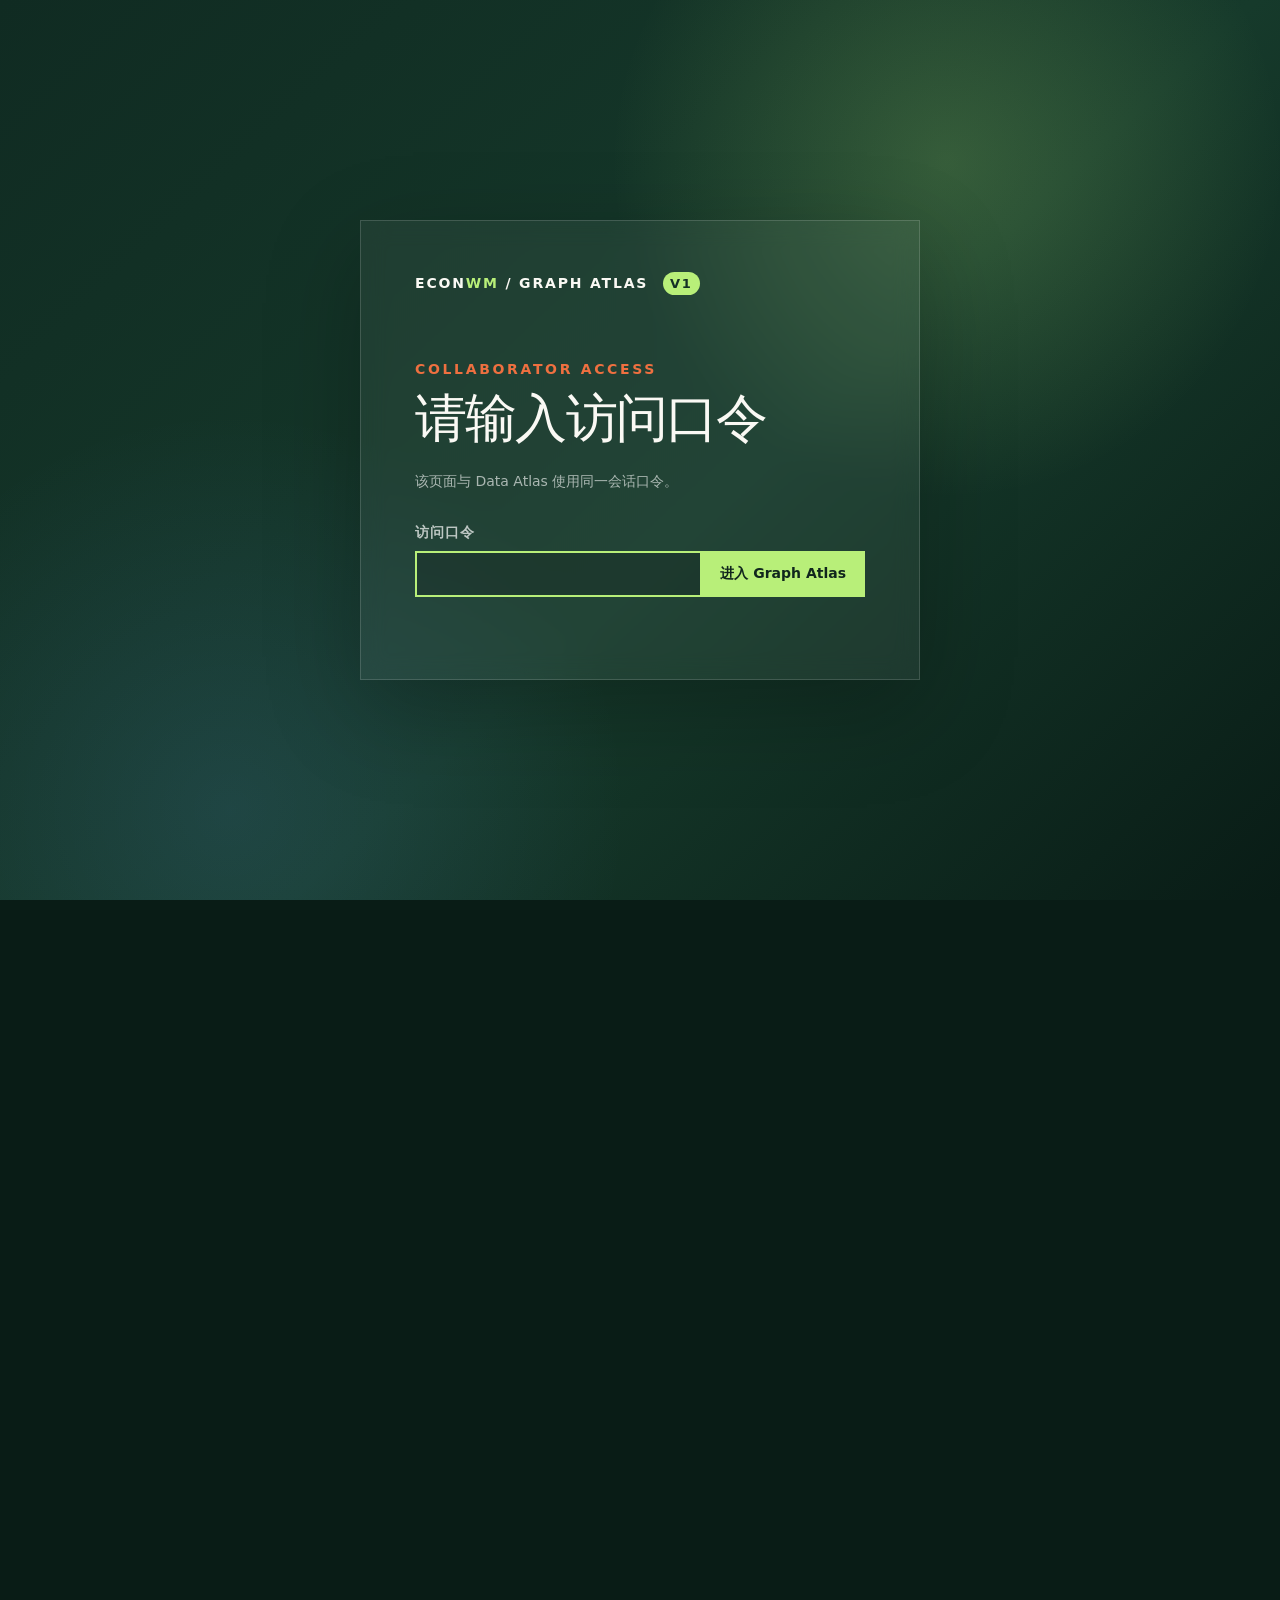
==== commit 799f9671: "Introduce validated Polymarket activity features and dataset access" ====
--- a/graph/index.html
+++ b/graph/index.html
@@ -6,7 +6,7 @@
   <meta name="description" content="Polymarket EventConnector-compatible 数据、静态图审计与已物化的逐日 temporal edge snapshots。">
   <title>Polymarket Graph Atlas v1</title>
   <script>document.documentElement.classList.add("atlas-locked");</script>
-  <link rel="stylesheet" href="../assets/styles.css">
+  <link rel="stylesheet" href="../assets/styles.css?v=activity-20260907">
   <link rel="stylesheet" href="assets/graph.css">
 </head>
 <body>
@@ -38,6 +38,7 @@
           <a href="#time-audit">时间审计</a>
           <a href="#snapshot">Snapshot</a>
           <a href="#schema">字段</a>
+          <a href="#activity-inputs">活动输入</a>
         </div>
       </nav>
 
@@ -71,6 +72,17 @@
         <article><span>REVIEW-PRIORITY PAIRS</span><b>1,225</b><small>高阈值、待审核 event pairs</small></article>
         <article><span>DAILY SNAPSHOTS</span><b>277</b><small>2025-08-01 至 2026-05-04</small></article>
         <article><span>ACTIVE OBSERVATIONS</span><b>3,463</b><small>约 0.35 万行，涉及 86 对 markets</small></article>
+      </section>
+
+      <section class="section shell" id="activity-inputs">
+        <div class="section-heading">
+          <div><p class="eyebrow">ACTIVITY INPUTS · 2026-09-07</p><h2>为检索与关系检查加入交易活动</h2></div>
+          <p>全量 1h / 1d / 15m 特征已发布，包含历史规模、异常量、成交份额与真实价格年龄。</p>
+        </div>
+        <div class="direct-answer"><span>HISTORY ONLY</span><p>EventConnector 的 <b>365,015</b> 个样本 ID 均有十步历史活动伴随记录。未来目标活动不进入输入；<b>1,697</b> 条跨原切分边界的记录已标记，严格时间筛选后为 <b>363,318</b> 条。</p></div>
+        <p>按 <code>sample_id</code> 连接伴随文件，保留历史完整性与缺失标记，并显式扩展模型输入。旧日标签对应的整日状态在次日零点才完整可用；图快照连接活动时须满足 <code>available_from ≤ snapshot_time</code>。</p>
+        <p class="table-note">新特征提供可用于比较的输入；已有相关候选图的含义不变。成交量增量、跨市场预测领先和 agent 信息选择能力均需单独实验验证。</p>
+        <div class="hero-actions"><a class="button primary" href="https://huggingface.co/datasets/Levi2ok/polymarket-eventconnector-compatible-v1/blob/main/activity_features_v1/README.md">下载与对接说明</a><a class="button secondary" href="../#activity-features">查看完整特征规模</a></div>
       </section>
 
       <section class="section shell" id="pipeline">
--- a/assets/styles.css
+++ b/assets/styles.css
@@ -141,6 +141,15 @@
 .field-meaning-grid h3 { margin: 16px 0 9px; font: 500 20px Georgia, serif; }
 .field-meaning-grid p { margin: 0; color: rgba(255,255,255,.7); font-size: 14px; line-height: 1.7; }
 .field-meaning-grid code { color: rgba(255,255,255,.72); }
+#activity-features .field-meaning-grid article { border-color: var(--line); background: rgba(8,112,84,.04); }
+#activity-features .field-meaning-grid span { color: var(--green); }
+#activity-features .field-meaning-grid p,
+#activity-features .orientation-note { color: var(--muted); }
+#activity-features .hero-actions,
+#activity-inputs .hero-actions { margin-top: 24px; }
+#activity-features .button.secondary,
+#activity-inputs .button.secondary { color: var(--green); border-color: var(--green); }
+#activity-features .text-link { color: var(--green); }
 .trajectory-contract { display: grid; grid-template-columns: 1.15fr .85fr; margin-top: 17px; border: 1px solid rgba(255,255,255,.13); background: rgba(0,0,0,.12); }
 .trajectory-contract > div { padding: 25px; }
 .trajectory-contract span { color: var(--orange); font: 800 13px ui-monospace, monospace; letter-spacing: .12em; }
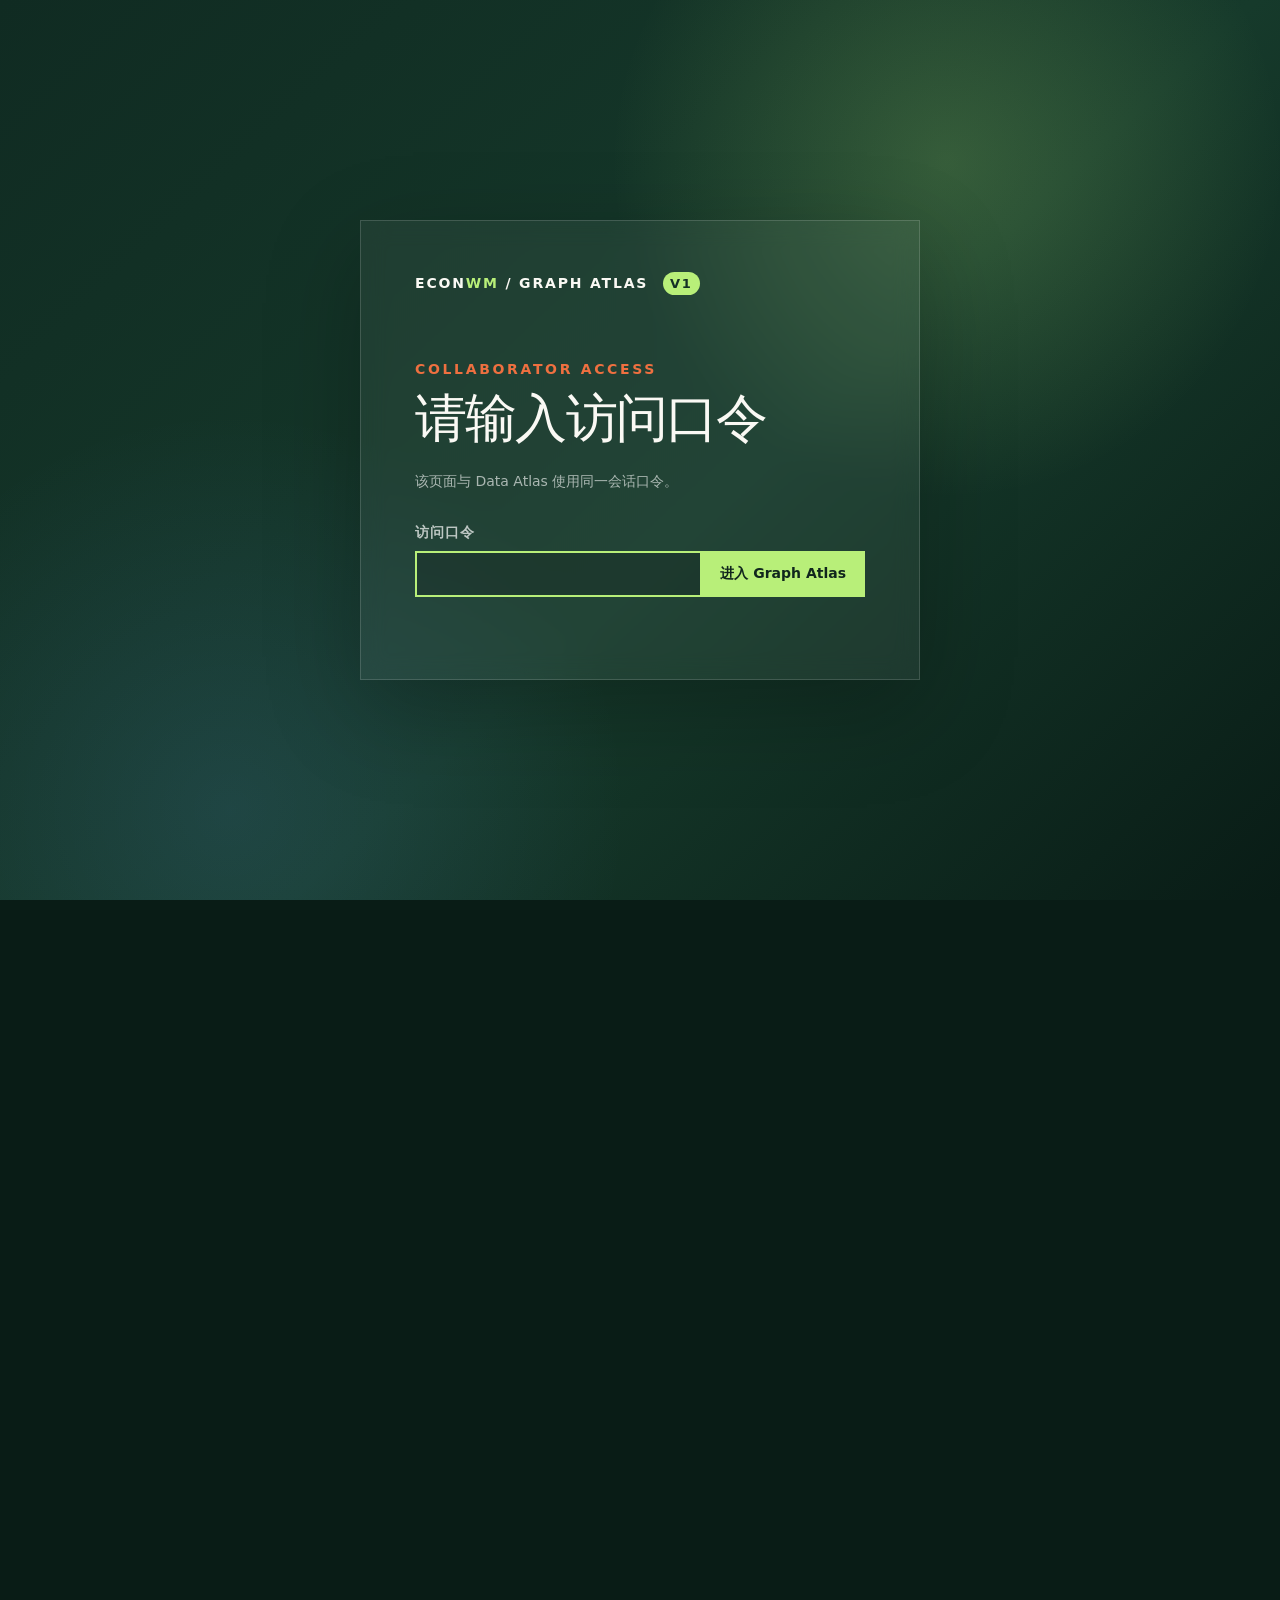
==== commit 7c8e95e7: "Show full activity features on Graph Atlas and synchronize P2 status" ====
--- a/graph/index.html
+++ b/graph/index.html
@@ -6,7 +6,7 @@
   <meta name="description" content="Polymarket EventConnector-compatible 数据、静态图审计与已物化的逐日 temporal edge snapshots。">
   <title>Polymarket Graph Atlas v1</title>
   <script>document.documentElement.classList.add("atlas-locked");</script>
-  <link rel="stylesheet" href="../assets/styles.css?v=activity-20260907">
+  <link rel="stylesheet" href="../assets/styles.css?v=graph-activity-20260907b">
   <link rel="stylesheet" href="assets/graph.css">
 </head>
 <body>
@@ -38,7 +38,7 @@
           <a href="#time-audit">时间审计</a>
           <a href="#snapshot">Snapshot</a>
           <a href="#schema">字段</a>
-          <a href="#activity-inputs">活动输入</a>
+          <a href="#activity-inputs">活动特征</a>
         </div>
       </nav>
 
@@ -49,6 +49,7 @@
           <p class="hero-copy">本页展示从 36.50 万条 <code>10→7</code> 日轨迹到相关候选图的时间化过程：先诊断 500-record 静态复现图，再把冻结候选写成 277 个可由 DuckDB 按日查询的 Parquet snapshots。它回答“某条边何时有证据、何时可用”，但不把相关候选误称为已确认关系。</p>
           <div class="hero-actions">
             <a class="button primary" href="#pipeline">查看结构图</a>
+            <a class="button secondary" href="#activity-inputs">成交规模与价格年龄</a>
             <a class="button secondary" href="data/graph_summary.json">机器可读摘要</a>
             <a class="text-link" href="../">返回 Data Atlas ↑</a>
           </div>
@@ -61,6 +62,7 @@
             <div><dt>日历重合审计</dt><dd>已物化</dd></div>
             <div><dt>P2 峰值时间窗</dt><dd>已物化</dd></div>
             <div><dt>逐日 snapshots</dt><dd>277 个切片</dd></div>
+            <div><dt>活动特征</dt><dd>1h / 1d / 15m 已发布</dd></div>
           </dl>
         </aside>
       </div>
@@ -74,16 +76,39 @@
         <article><span>ACTIVE OBSERVATIONS</span><b>3,463</b><small>约 0.35 万行，涉及 86 对 markets</small></article>
       </section>
 
-      <section class="section shell" id="activity-inputs">
-        <div class="section-heading">
-          <div><p class="eyebrow">ACTIVITY INPUTS · 2026-09-07</p><h2>为检索与关系检查加入交易活动</h2></div>
-          <p>全量 1h / 1d / 15m 特征已发布，包含历史规模、异常量、成交份额与真实价格年龄。</p>
-        </div>
-        <div class="direct-answer"><span>HISTORY ONLY</span><p>EventConnector 的 <b>365,015</b> 个样本 ID 均有十步历史活动伴随记录。未来目标活动不进入输入；<b>1,697</b> 条跨原切分边界的记录已标记，严格时间筛选后为 <b>363,318</b> 条。</p></div>
-        <p>按 <code>sample_id</code> 连接伴随文件，保留历史完整性与缺失标记，并显式扩展模型输入。旧日标签对应的整日状态在次日零点才完整可用；图快照连接活动时须满足 <code>available_from ≤ snapshot_time</code>。</p>
-        <p class="table-note">新特征提供可用于比较的输入；已有相关候选图的含义不变。成交量增量、跨市场预测领先和 agent 信息选择能力均需单独实验验证。</p>
-        <div class="hero-actions"><a class="button primary" href="https://huggingface.co/datasets/Levi2ok/polymarket-eventconnector-compatible-v1/blob/main/activity_features_v1/README.md">下载与对接说明</a><a class="button secondary" href="../#activity-features">查看完整特征规模</a></div>
-      </section>
+    <section class="section shell activity-feature-release" id="activity-inputs">
+      <div class="section-heading">
+        <div><p class="eyebrow">ACTIVITY FEATURES V1 · 2026-09-07</p><h2>价格之外，加入交易规模与信息新鲜度</h2></div>
+        <p>1 小时用于主研究，日频对接 EventConnector，15 分钟检查短期领先关系。数据已完成全量验收。</p>
+      </div>
+      <div class="direct-answer">
+        <span>NEW RELEASE</span>
+        <p>新增过去 <b>7 / 30 日成交规模</b>、相对历史的<b>异常成交量</b>、market / event / 平台<b>成交份额</b>与<b>真实价格年龄</b>。129 个频率×月份分区，259 个 Parquet，约 9.13 GB。</p>
+      </div>
+      <div class="table-wrap">
+        <table aria-label="活动特征全量规模">
+          <thead><tr><th>频率</th><th>Market 行数</th><th>Event 行数</th><th>研究用途</th></tr></thead>
+          <tbody>
+            <tr><td><b>1h</b></td><td>30,411,190（约 3,041.12 万）</td><td>11,856,822（约 1,185.68 万）</td><td>主研究与自身活动消融</td></tr>
+            <tr><td><b>1d</b></td><td>3,734,154（约 373.42 万）</td><td>1,310,285（约 131.03 万）</td><td>EventConnector 历史输入</td></tr>
+            <tr><td><b>15m</b></td><td>41,108,885（约 4,110.89 万）</td><td>18,688,800（约 1,868.88 万）</td><td>短期领先关系检查</td></tr>
+          </tbody>
+        </table>
+      </div>
+      <div class="field-meaning-grid">
+        <article><span>PAST ACTIVITY</span><h3>交易活跃度与异常活动</h3><p>以固定日历窗口累计现金成交额；异常量与此前 7 日或此前四周相同 UTC 时间槽比较。长历史不足时保留缺失值，基线不包含当前桶。</p></article>
+        <article><span>ACTUAL PRICE AGE</span><h3>价格距末笔成交多久？</h3><p>在桶结束时，用真实末笔成交时间计算年龄。小时价格最多延续一个无成交桶，日频和 15 分钟保留成交桶。排除首尾不完整桶。</p></article>
+        <article><span>EVENTCONNECTOR</span><h3>保留身份，连接历史活动</h3><p>365,015 条原样本均配有十步历史活动。按真实可用时刻检查后，1,697 条跨越原切分边界，已标记；严格时间筛选后保留 363,318 条。</p></article>
+      </div>
+      <p class="table-note">完整时段：1h / 15m 为 [2022-11-21 20:00, 2026-05-04 16:00) UTC；日频为 [2022-11-22 00:00, 2026-05-04 00:00) UTC。原始 bars 规模保留原口径，活动特征因排除不完整桶而略少。</p>
+      <div class="orientation-note"><span>RESEARCH SCOPE</span><p>成交量衡量交易活跃度，不能直接等同于资金存量、流动性或情绪。数据及 9 项特征测试已验收；活动信息是否改善预测、来源市场是否有增量信息，仍需后续实验检验。</p></div>
+      <div class="orientation-note"><span>GRAPH CONNECTION</span><p>按 <code>sample_id</code> 连接十步历史活动，保留历史完整性与缺失标记，并显式扩展模型输入；伴随文件不导出未来目标活动。旧日标签对应的整日状态在次日零点才完整可用。图快照连接活动时须满足 <code>available_from ≤ snapshot_time</code>；已有相关候选仍需独立的预测增量验证。</p></div>
+      <div class="hero-actions">
+        <a class="button primary" href="https://huggingface.co/datasets/Levi2ok/polymarket-eventconnector-compatible-v1/tree/main/activity_features_v1">在 Hugging Face 下载</a>
+        <a class="button secondary" href="https://huggingface.co/datasets/Levi2ok/polymarket-eventconnector-compatible-v1/blob/main/activity_features_v1/README.md">字段与使用说明</a>
+        <a class="text-link" href="../data/activity_features_v1_acceptance.json">查看验收结果 →</a>
+      </div>
+    </section>
 
       <section class="section shell" id="pipeline">
         <div class="section-heading">
--- a/assets/styles.css
+++ b/assets/styles.css
@@ -141,15 +141,13 @@
 .field-meaning-grid h3 { margin: 16px 0 9px; font: 500 20px Georgia, serif; }
 .field-meaning-grid p { margin: 0; color: rgba(255,255,255,.7); font-size: 14px; line-height: 1.7; }
 .field-meaning-grid code { color: rgba(255,255,255,.72); }
-#activity-features .field-meaning-grid article { border-color: var(--line); background: rgba(8,112,84,.04); }
-#activity-features .field-meaning-grid span { color: var(--green); }
-#activity-features .field-meaning-grid p,
-#activity-features .orientation-note { color: var(--muted); }
-#activity-features .hero-actions,
-#activity-inputs .hero-actions { margin-top: 24px; }
-#activity-features .button.secondary,
-#activity-inputs .button.secondary { color: var(--green); border-color: var(--green); }
-#activity-features .text-link { color: var(--green); }
+.activity-feature-release .field-meaning-grid article { border-color: var(--line); background: rgba(8,112,84,.04); }
+.activity-feature-release .field-meaning-grid span { color: var(--green); }
+.activity-feature-release .field-meaning-grid p,
+.activity-feature-release .orientation-note { color: var(--muted); }
+.activity-feature-release .hero-actions { margin-top: 24px; }
+.activity-feature-release .button.secondary { color: var(--green); border-color: var(--green); }
+.activity-feature-release .text-link { color: var(--green); }
 .trajectory-contract { display: grid; grid-template-columns: 1.15fr .85fr; margin-top: 17px; border: 1px solid rgba(255,255,255,.13); background: rgba(0,0,0,.12); }
 .trajectory-contract > div { padding: 25px; }
 .trajectory-contract span { color: var(--orange); font: 800 13px ui-monospace, monospace; letter-spacing: .12em; }
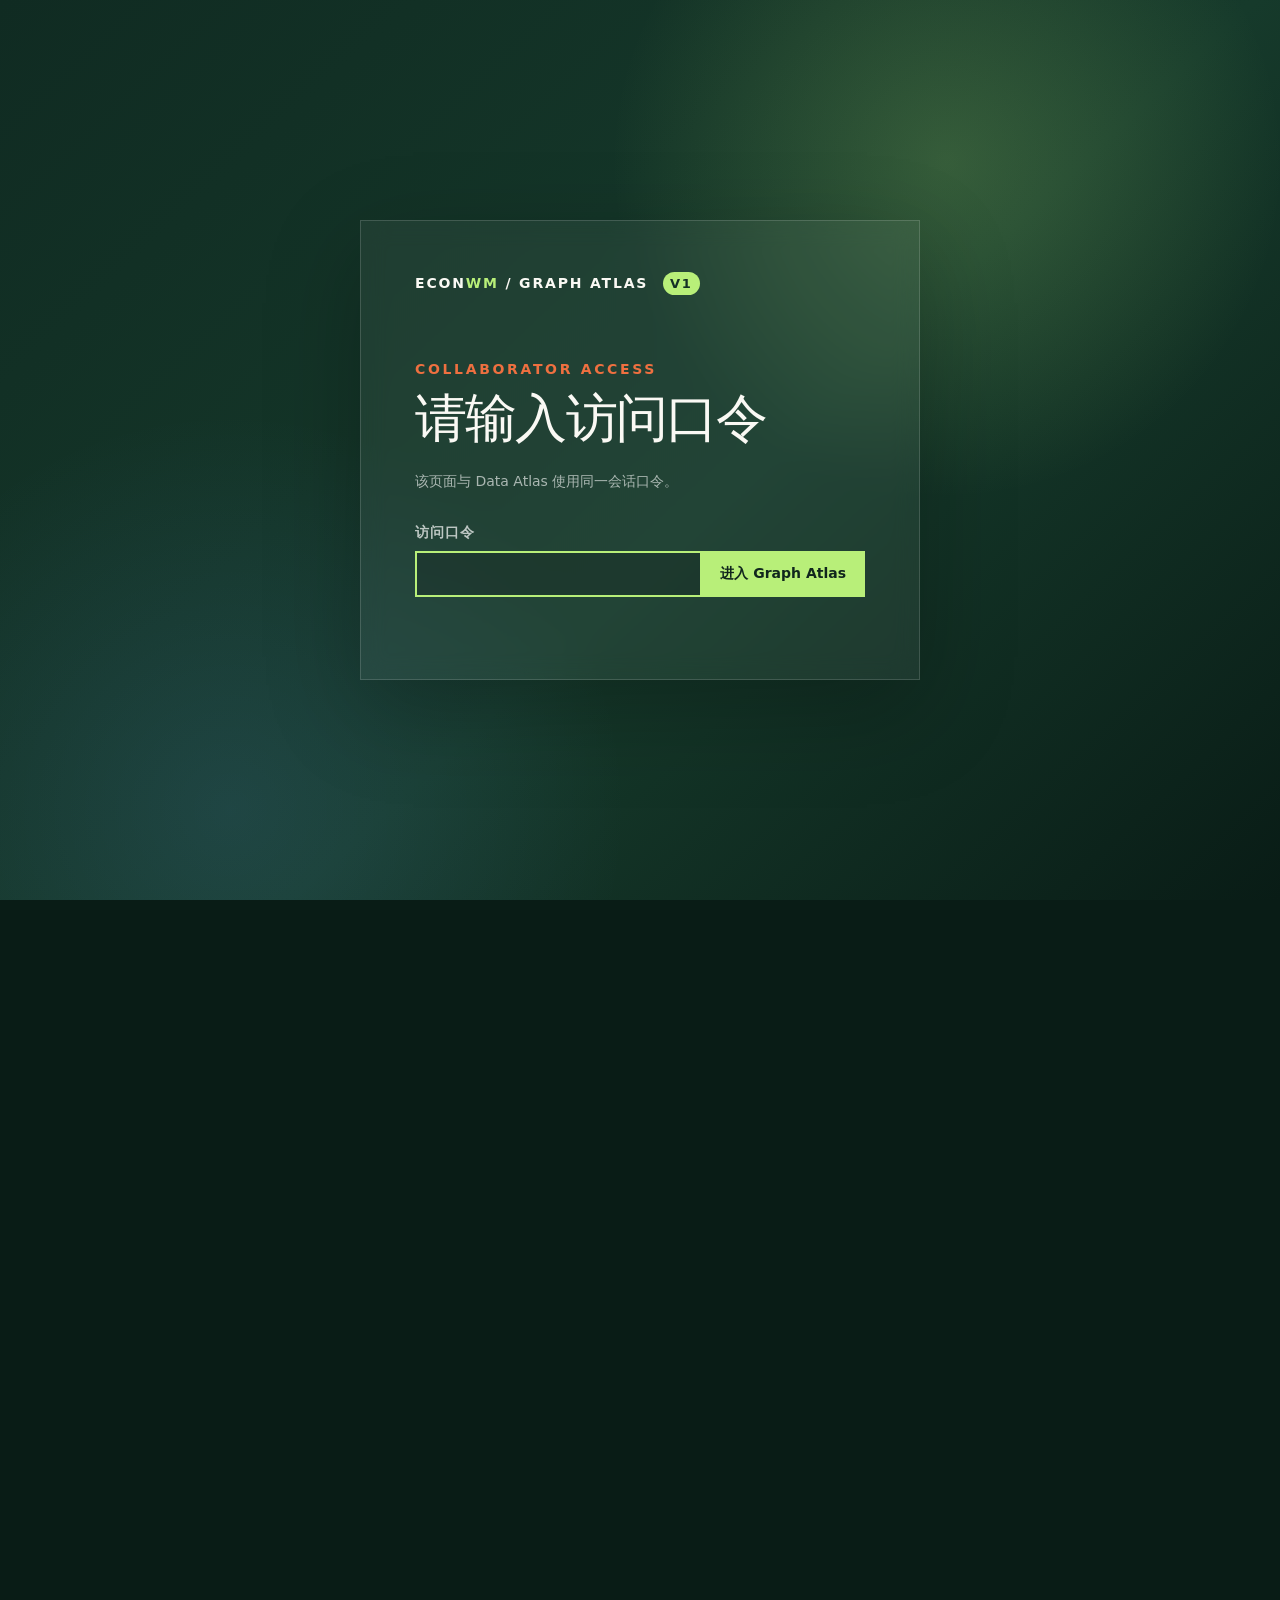
==== commit a9cb4af0: "Explain forecasting datasets, complete prompts, and experiment progress" ====
--- a/graph/index.html
+++ b/graph/index.html
@@ -110,6 +110,22 @@
       </div>
     </section>
 
+
+    <section class="section shell activity-feature-release" id="forecast-ready">
+      <div class="section-heading"><div><p class="eyebrow">FORECAST DATA · 2026-09-09</p><h2>从量价数据到模型输入：过去 10 天，预测未来 7 天</h2></div>
+      <p>训练、验证、测试数据与完整 prompt 已准备；当前先做历史价格预测，尚未得到 LLM 的正式比较结果。</p></div>
+      <div class="table-wrap"><table aria-label="预测数据划分"><thead><tr><th>划分</th><th>完整样本</th><th>固定试跑样本</th></tr></thead><tbody>
+      <tr><td>Train</td><td>212,393</td><td>200</td></tr><tr><td>Validation</td><td>13,831</td><td>200</td></tr><tr><td>Test</td><td>137,094</td><td>1,000</td></tr></tbody></table></div>
+      <div class="field-meaning-grid">
+      <article><span>INPUT</span><h3>10 天 × 11 个量价特征</h3><p>盘口问题与结果方向，加上价格、日成交额与笔数、7/30 日成交规模、相对与异常量、三类成交份额和真实价格年龄。缺失值在 prompt 中写作 MISSING。</p></article>
+      <article><span>OUTPUT</span><h3>七个未来价格</h3><p>同一盘口未来七个完整 UTC 日的价格，范围 0–1。标签单独保存，只用于训练 loss 或预测后的评分。MSE 为主要指标，MAE 补充评价。</p></article>
+      <article><span>PROMPT STORAGE</span><h3>每条完整 prompt 已落盘</h3><p>每个划分分别保存结构化输入、未来标签和完整 full prompt。prompt 提供编码版与要求 JSON 回答的 training-free 版；同一个模板生成，逐条核对一致。大文件目前位于本地工作区。</p></article>
+      </div>
+      <div class="orientation-note"><span>PROGRESS</span><p>T-M 指标与 loss、T1 全量导出已完成。T2 已固定随机清单，分层覆盖分析待补。T3 已准备训练/测试脚本，并完成 200 条 validation 的 persistence 对照（MSE 0.007323，MAE 0.04549）；Luna 与实际预训练 LLM 预测头实验尚未运行。T0 自然语言定位及 T4–T7 检索、Agent、增量验证仍待推进。</p></div>
+      <p class="table-note">剔除 1,697 条跨时间边界窗口后，共 363,318 条；三个划分的 parent event ID 无交集，但并不保证语义事件族独立。固定样本未按未来涨跌筛选。历史回测仍可能受模型预训练记忆影响。全量文件尚未上传 Hugging Face，现有活动特征下载入口保留原含义。</p>
+      <div class="hero-actions"><a class="button primary" href="../data/forecast_example_prompt.txt">查看完整英文 prompt</a><a class="button secondary" href="../data/polymarket_training_handoff.md">训练与 Luna 运行说明</a><a class="text-link" href="../data/forecast_prompt_export_report.json">全量 prompt 导出检查 →</a></div>
+    </section>
+
       <section class="section shell" id="pipeline">
         <div class="section-heading">
           <div><p class="eyebrow">01 / DATA PIPELINE</p><h2>现在的数据与图是怎样形成的？</h2></div>
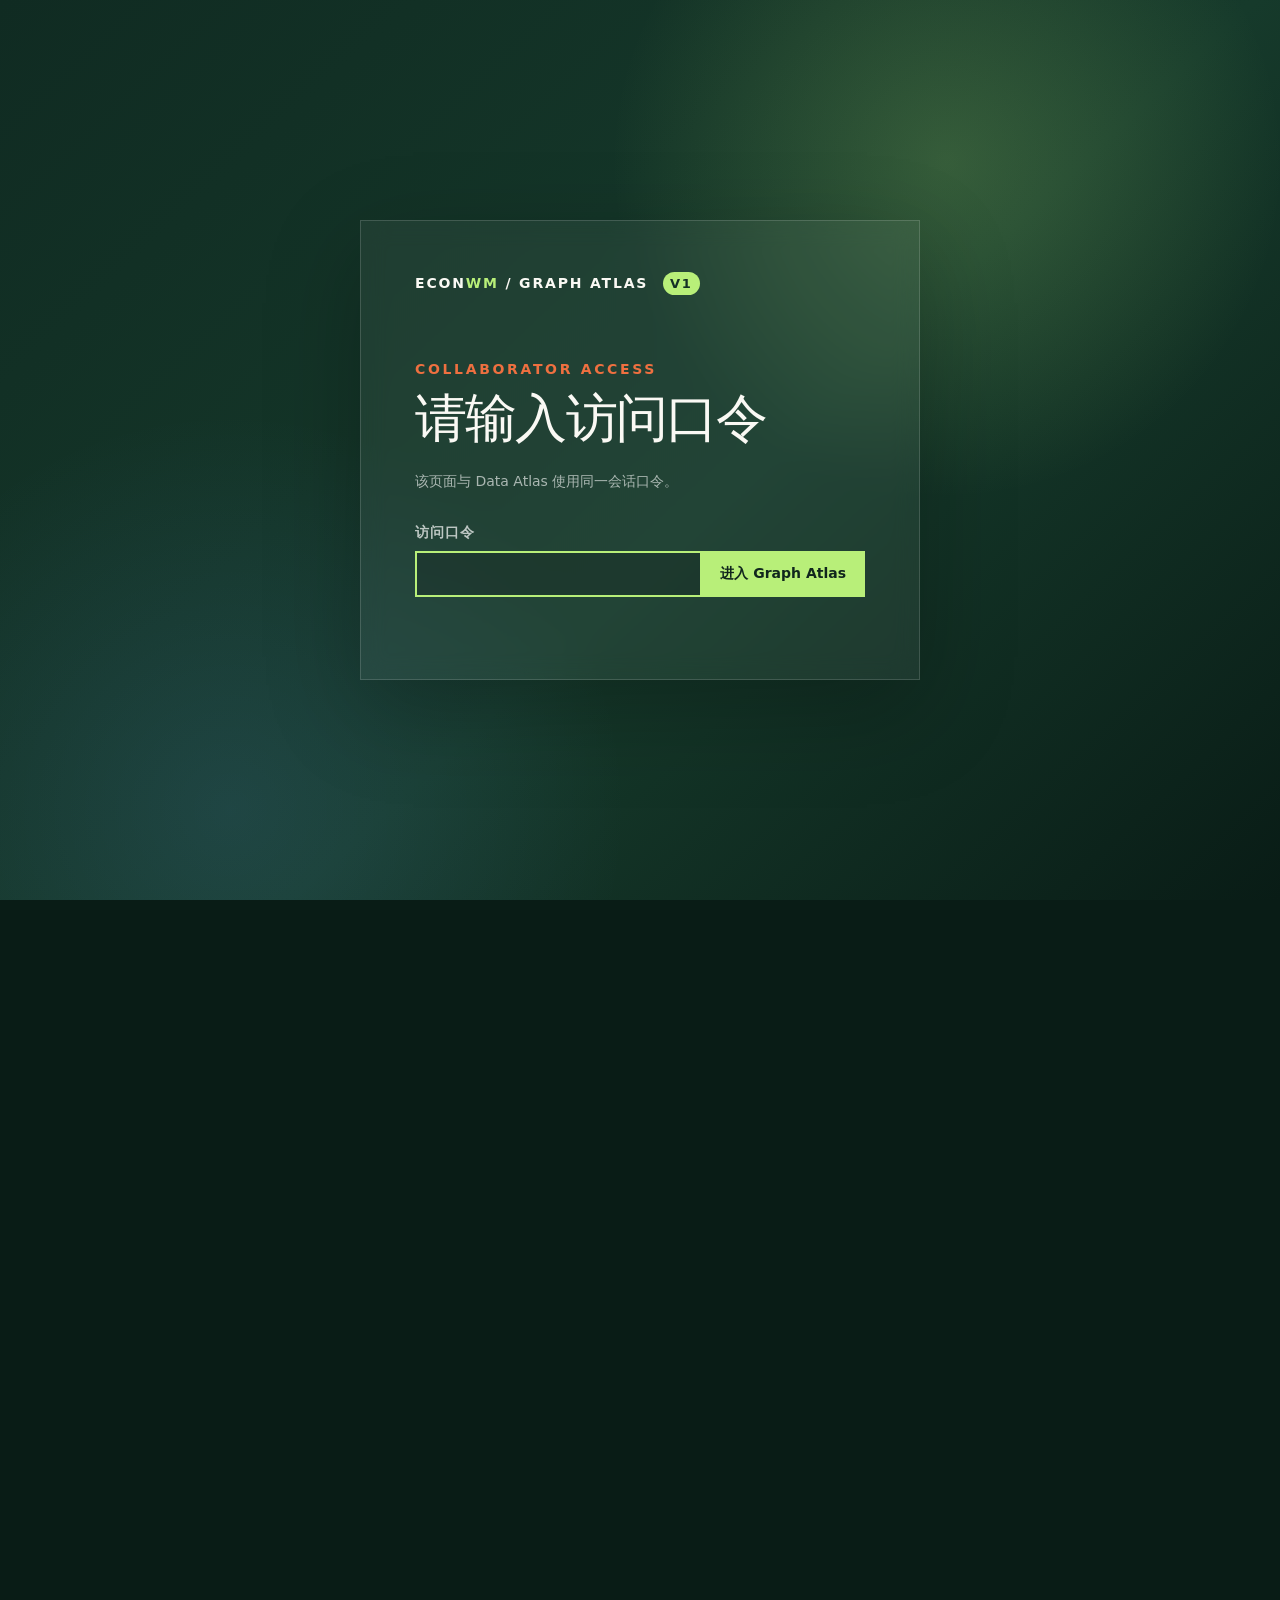
==== commit 9945a5f9: "Publish Luna validation results, numeric baselines, and Chinese prompt" ====
--- a/graph/index.html
+++ b/graph/index.html
@@ -113,7 +113,7 @@
 
     <section class="section shell activity-feature-release" id="forecast-ready">
       <div class="section-heading"><div><p class="eyebrow">FORECAST DATA · 2026-09-09</p><h2>从量价数据到模型输入：过去 10 天，预测未来 7 天</h2></div>
-      <p>训练、验证、测试数据与完整 prompt 已准备；当前先做历史价格预测，尚未得到 LLM 的正式比较结果。</p></div>
+      <p>训练、验证、测试数据与完整 prompt 已准备；Luna 与小数值模型已完成首轮 validation 比较，最终 test 尚未运行。</p></div>
       <div class="table-wrap"><table aria-label="预测数据划分"><thead><tr><th>划分</th><th>完整样本</th><th>固定试跑样本</th></tr></thead><tbody>
       <tr><td>Train</td><td>212,393</td><td>200</td></tr><tr><td>Validation</td><td>13,831</td><td>200</td></tr><tr><td>Test</td><td>137,094</td><td>1,000</td></tr></tbody></table></div>
       <div class="field-meaning-grid">
@@ -121,11 +121,95 @@
       <article><span>OUTPUT</span><h3>七个未来价格</h3><p>同一盘口未来七个完整 UTC 日的价格，范围 0–1。标签单独保存，只用于训练 loss 或预测后的评分。MSE 为主要指标，MAE 补充评价。</p></article>
       <article><span>PROMPT STORAGE</span><h3>每条完整 prompt 已落盘</h3><p>每个划分分别保存结构化输入、未来标签和完整 full prompt。prompt 提供编码版与要求 JSON 回答的 training-free 版；同一个模板生成，逐条核对一致。大文件目前位于本地工作区。</p></article>
       </div>
-      <div class="orientation-note"><span>PROGRESS</span><p>T-M 指标与 loss、T1 全量导出已完成。T2 已固定随机清单，分层覆盖分析待补。T3 已准备训练/测试脚本，并完成 200 条 validation 的 persistence 对照（MSE 0.007323，MAE 0.04549）；Luna 与实际预训练 LLM 预测头实验尚未运行。T0 自然语言定位及 T4–T7 检索、Agent、增量验证仍待推进。</p></div>
+      <div class="orientation-note"><span>PROGRESS</span><p>T-M 指标与 loss、T1 全量导出已完成。T2 已完成固定清单和四类数值分层，主题覆盖待补。T3 已完成 Luna full 200 条 validation 与两组 Ridge 数值训练；冻结 LLM 预测头与 Luna 输入消融尚未运行。T0 自然语言定位及 T4–T7 检索、Agent、增量验证仍待推进。</p></div>
       <p class="table-note">剔除 1,697 条跨时间边界窗口后，共 363,318 条；三个划分的 parent event ID 无交集，但并不保证语义事件族独立。固定样本未按未来涨跌筛选。历史回测仍可能受模型预训练记忆影响。全量文件尚未上传 Hugging Face，现有活动特征下载入口保留原含义。</p>
       <div class="hero-actions"><a class="button primary" href="../data/forecast_example_prompt.txt">查看完整英文 prompt</a><a class="button secondary" href="../data/polymarket_training_handoff.md">训练与 Luna 运行说明</a><a class="text-link" href="../data/forecast_prompt_export_report.json">全量 prompt 导出检查 →</a></div>
     </section>
 
+<section class="section shell activity-feature-release" id="training-free-results">
+<div class="section-heading"><div><p class="eyebrow">VALIDATION RESULTS · 2026-09-09</p><h2>不训练的 Luna，是否超过保持原价？</h2></div><p>复用现有 200 条完整量价预测；本轮新增 LLM 调用为 0。另完成两组小数值模型训练，test 尚未评分。</p></div>
+<div class="table-wrap"><table aria-label="同一样本预测结果"><thead><tr><th>方法</th><th>RMSE（价格百分点）</th><th>MAE（价格百分点）</th><th>MSE skill</th></tr></thead><tbody><tr><td>Persistence</td><td>8.557</td><td>4.549</td><td>+0.00%</td></tr><tr><td>Luna full (no training)</td><td>8.823</td><td>4.782</td><td>-6.30%</td></tr><tr><td>Ridge: prices</td><td>8.662</td><td>4.585</td><td>-2.46%</td></tr><tr><td>Ridge: price + activity</td><td>8.633</td><td>4.562</td><td>-1.78%</td></tr></tbody></table></div>
+<p class="table-note">四组均为 200/200 有效输出、1,400 个评分点。Luna 使用 gpt-5.6-luna、英文 full prompt、low reasoning；原运行累计调用耗时 2,263.117 秒，平均 11.316 秒/条，工具事件为 0。Ridge 是已训练的数值对照，不属于 training-free LLM。</p>
+<div class="orientation-note"><span>WHAT THIS MEANS</span><p>当前 Luna 和两组 Ridge 都没有超过 persistence。MSE 小不等于高准确率：Luna RMSE 为 8.82 个价格百分点。此前按事件 bootstrap 的 Luna skill 区间跨零，尚不能断言模型稳定更差；也不能据此认定训练没有必要。</p></div>
+<img src="../data/forecast_rmse_by_horizon.png" alt="四种方法在未来第一至第七天的 RMSE 比较" style="display:block;max-width:100%;height:auto;margin:24px auto">
+<div class="field-meaning-grid"><article><span>BEFORE PREDICTION</span><h3>分层检查已完成</h3><p>按预测前价格位置、十天历史波动、日成交额和价格年龄分层；保存各组数量、逐日误差和事件成组配对区间。成交额 1,000–10,000 美元组有正 skill 点估计，但区间跨零，不能认定稳定有效。</p></article><article><span>NUMERICAL TRAINING</span><h3>两组 Ridge 对照</h3><p>212,393 条 train 拟合；使用排除 pilot 全部 parent events 后的 5,420 条 validation 选正则强度。价格组 10 维，完整量价及 mask 组 220 维；均预测七日残差。模型已保存并检查重新加载。</p></article><article><span>NEXT TRAINING</span><h3>保留对照，再训练预测头</h3><p>下一步可用冻结 LLM hidden state 加七维数值头，与当前方法比较。Luna 输入消融尚未运行；主题覆盖、跨事件检索与最终 test 仍待完成。</p></article></div>
+<details><summary>查看中文完整 prompt（阅读翻译，尚未测试中文效果）</summary><pre style="white-space:pre-wrap;overflow-wrap:anywhere;font-size:13px;line-height:1.7">说明：以下为阅读用中文翻译；已报告 Luna 成绩使用英文 prompt，尚未测试中文版本。
+
+【任务】
+根据提供的历史信息，预测同一盘口结果未来 7 个完整 UTC 日的收盘成交价格。
+只能使用给出的历史；不得浏览、调用工具、读取文件或检索其他数据。
+价格范围为 0–1。预测的是市场价格，不是最终事件结果。
+MISSING 表示不可用，不代表零。
+
+【盘口】
+问题（保留原文）：Will India win the 2025 Asia Cup?
+价格对应的结果：Yes
+频率：一个完整 UTC 日。
+Day 0 是最近一个已经结束的完整日；预测范围为 Day +1 到 Day +7。
+
+【历史数据】
+从 Day -9 到 Day 0 按时间排列。
+成交额字段为自然对数 ln(1 + 成交额/1美元)。
+成交笔数、相对成交量为 ln(1 + 原值)。
+异常成交量保留原有带符号的历史活动分数。
+成交份额为 0–1 比例；价格年龄为 ln(1 + 年龄小时数)。
+每行的滚动特征只使用截至该日结束已经可用的信息。
+字段：day,价格,log日成交额,log成交笔数,log7日成交额,log30日成交额,log相对成交量,异常log成交量,事件内成交份额,盘口平台份额,事件平台份额,log价格年龄小时
+-9,0.73,3.49953328,1.79175947,5.18587629,6.14942937,0.637233897,0.286739608,0.661582852,1.85125572e-06,2.79822204e-06,2.49691756
+-8,0.53,4.39605281,1.60943791,5.41552246,6.30733312,1.42454511,1.35152549,0.690299793,4.04439627e-06,5.85889828e-06,1.87094711
+-7,0.73,4.36767413,2.56494936,5.68639892,6.440053,1.23388239,1.20300532,0.341671055,4.02812651e-06,1.17894872e-05,1.83502293
+-6,0.89,5.56582224,2.89037176,6.28977123,6.78759692,1.97438066,2.08949302,0.554800213,1.36873636e-05,2.46707973e-05,2.06189262
+-5,0.76,3.55134004,1.94591015,6.25492437,6.81610041,0.365013223,-0.314190226,1,1.66738415e-06,1.66738415e-06,2.29295554
+-4,0.75,4.15810153,2.19722458,6.36023109,6.88281689,0.614160878,0.35328147,0.215574809,3.01706633e-06,1.39954494e-05,2.00709484
+-3,0.92,7.10067052,3.13549422,7.47308045,7.6902723,2.75310611,2.96109664,0.813073264,4.33902118e-05,5.33656851e-05,2.07659026
+-2,0.9,1.763017,1.60943791,7.45746502,7.69144676,0.0190385412,-2.89972508,0.135941458,2.92893779e-07,2.15455817e-06,2.48017324
+-1,0.84,2.47317139,1.38629436,7.41666707,7.69210878,0.0429615836,-1.94149693,0.116025641,3.67916077e-07,3.17098939e-06,1.99386852
+0,0.78,6.5479182,3.25809654,7.73298718,7.96785194,1.36962823,2.40794722,0.819261384,1.75708259e-05,2.1447155e-05,0.313187363
+
+【预测要求】
+按时间顺序输出未来七天的价格。这是同一结果的七个连续日，不是七种不同结果，数值不需要加总为 1。
+只返回一个 JSON 对象：{&quot;predicted_price&quot;:[p1,p2,p3,p4,p5,p6,p7]}。
+将占位符替换为 0–1 之间的数值。
+</pre></details>
+<details><summary>查看英文完整 prompt（当前 Luna 实际使用的模板与真实示例）</summary><pre style="white-space:pre-wrap;overflow-wrap:anywhere;font-size:13px;line-height:1.7">TASK
+Predict the next 7 complete UTC days&#x27; closing traded prices for the same outcome.
+Use only the supplied history. Do not browse, call tools, inspect files, or retrieve other data.
+Prices are in [0,1]. Predict market prices, not the final event winner.
+MISSING means unavailable, not zero.
+
+TARGET
+Question: Will India win the 2025 Asia Cup?
+Priced outcome: Yes
+Frequency: one complete UTC day.
+Day 0 is the latest completed day; the forecast covers Day +1 through Day +7.
+
+HISTORY
+Rows run from Day -9 to Day 0 in chronological order.
+Volume fields = natural log(1 + USD volume / 1 USD).
+Trade count and relative volume = natural log(1 + value).
+Abnormal log volume is a signed historical activity score, kept as supplied.
+Shares are fractions in [0,1]. Price age = natural log(1 + age in hours).
+Each rolling feature uses information available by that row&#x27;s day end.
+Columns: day,price,log_volume_day,log_trade_count,log_volume_7d,log_volume_30d,log_relative_volume_7d,abnormal_log_volume_7d,within_event_share,market_platform_share,event_platform_share,log_price_age_hours
+-9,0.73,3.49953328,1.79175947,5.18587629,6.14942937,0.637233897,0.286739608,0.661582852,1.85125572e-06,2.79822204e-06,2.49691756
+-8,0.53,4.39605281,1.60943791,5.41552246,6.30733312,1.42454511,1.35152549,0.690299793,4.04439627e-06,5.85889828e-06,1.87094711
+-7,0.73,4.36767413,2.56494936,5.68639892,6.440053,1.23388239,1.20300532,0.341671055,4.02812651e-06,1.17894872e-05,1.83502293
+-6,0.89,5.56582224,2.89037176,6.28977123,6.78759692,1.97438066,2.08949302,0.554800213,1.36873636e-05,2.46707973e-05,2.06189262
+-5,0.76,3.55134004,1.94591015,6.25492437,6.81610041,0.365013223,-0.314190226,1,1.66738415e-06,1.66738415e-06,2.29295554
+-4,0.75,4.15810153,2.19722458,6.36023109,6.88281689,0.614160878,0.35328147,0.215574809,3.01706633e-06,1.39954494e-05,2.00709484
+-3,0.92,7.10067052,3.13549422,7.47308045,7.6902723,2.75310611,2.96109664,0.813073264,4.33902118e-05,5.33656851e-05,2.07659026
+-2,0.9,1.763017,1.60943791,7.45746502,7.69144676,0.0190385412,-2.89972508,0.135941458,2.92893779e-07,2.15455817e-06,2.48017324
+-1,0.84,2.47317139,1.38629436,7.41666707,7.69210878,0.0429615836,-1.94149693,0.116025641,3.67916077e-07,3.17098939e-06,1.99386852
+0,0.78,6.5479182,3.25809654,7.73298718,7.96785194,1.36962823,2.40794722,0.819261384,1.75708259e-05,2.1447155e-05,0.313187363
+
+PREDICTION TARGET
+Return seven prices in chronological order. These are consecutive days, not different outcomes;
+the seven values do not need to sum to one.
+Forecast:
+Return one JSON object only: {&quot;predicted_price&quot;: [p1,p2,p3,p4,p5,p6,p7]}. Replace each placeholder with a number in [0,1].
+</pre></details>
+<div class="hero-actions"><a class="button primary" href="../data/forecast_no_call_results.md">完整实验说明</a><a class="button secondary" href="../data/forecast_strata.csv">下载分层结果 CSV</a><a class="text-link" href="../data/forecast_by_horizon.csv">逐日结果 →</a><a class="text-link" href="../data/forecast_prompt_zh.txt">中文 prompt 文本 →</a></div>
+</section>
       <section class="section shell" id="pipeline">
         <div class="section-heading">
           <div><p class="eyebrow">01 / DATA PIPELINE</p><h2>现在的数据与图是怎样形成的？</h2></div>
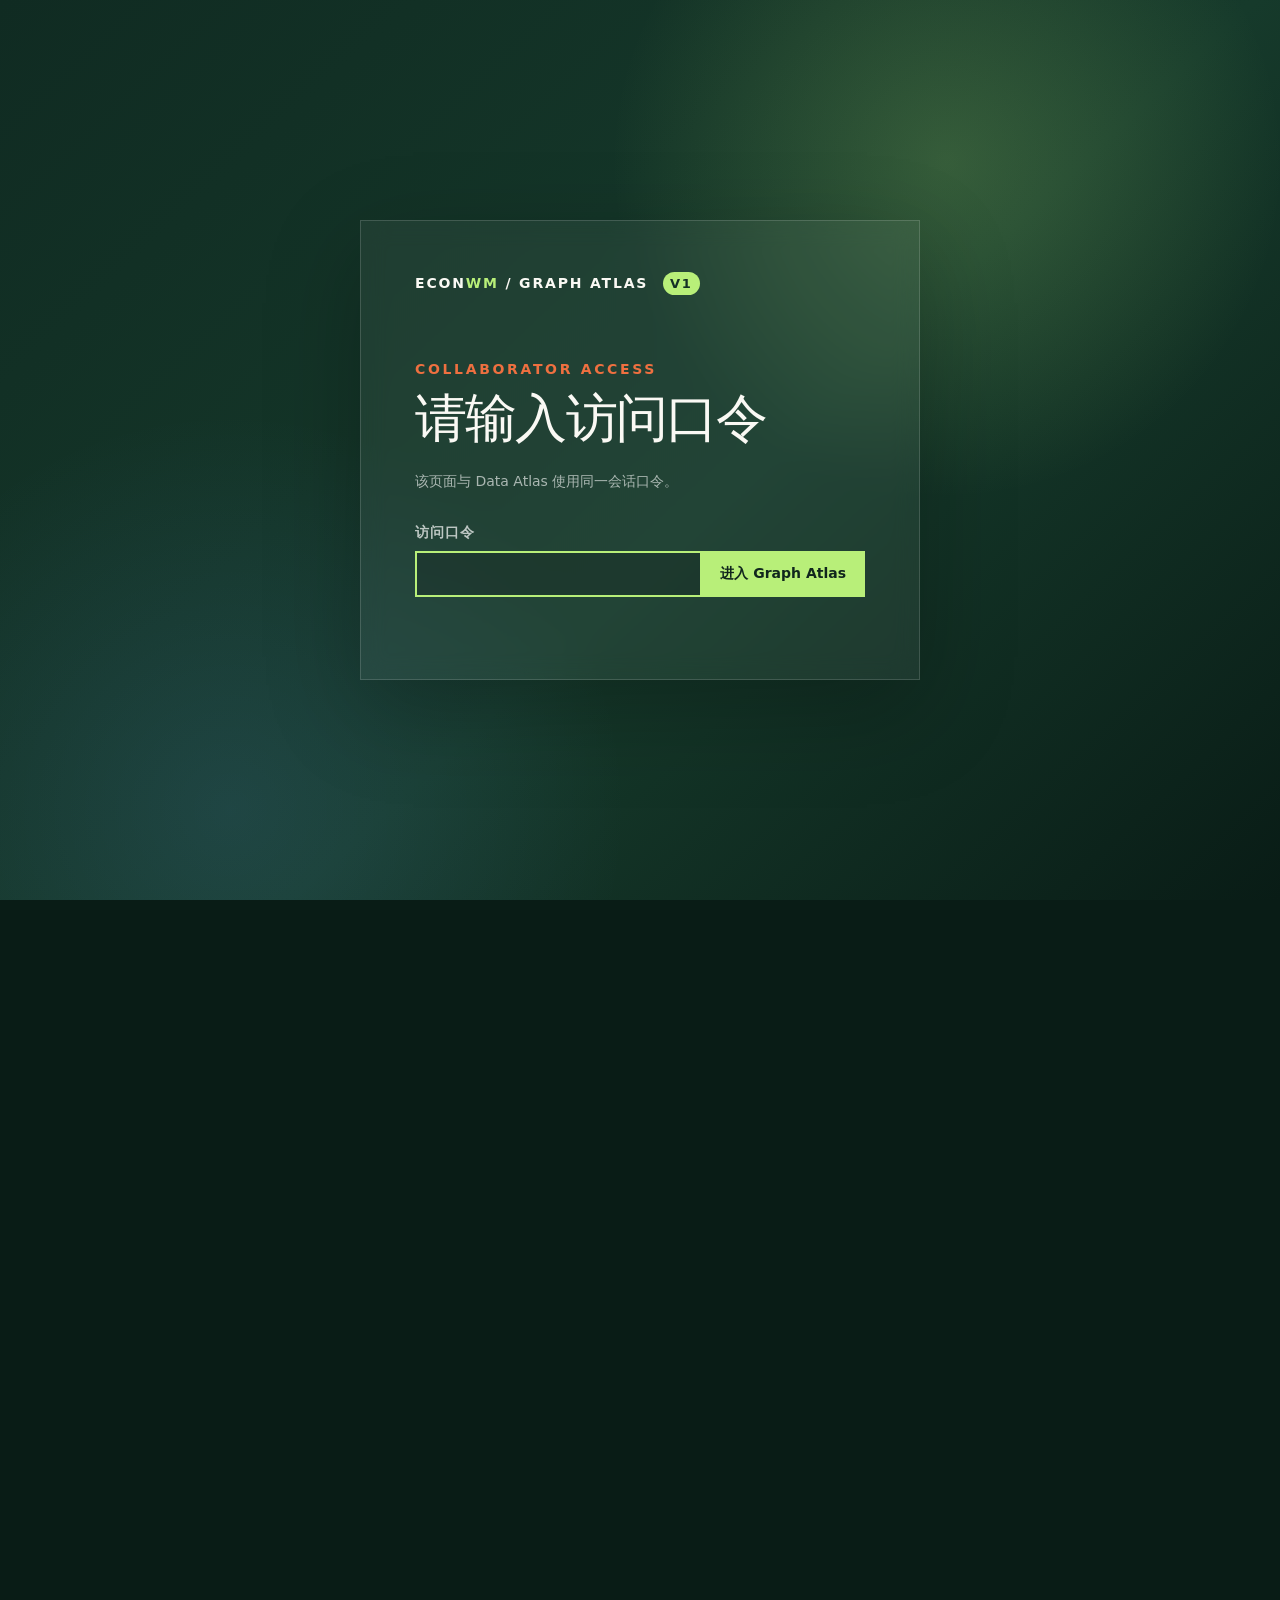
==== commit 1f3cc550: "Refresh Graph Atlas cover and embed current training handoff" ====
--- a/graph/index.html
+++ b/graph/index.html
@@ -3,11 +3,11 @@
 <head>
   <meta charset="utf-8">
   <meta name="viewport" content="width=device-width, initial-scale=1">
-  <meta name="description" content="Polymarket EventConnector-compatible 数据、静态图审计与已物化的逐日 temporal edge snapshots。">
-  <title>Polymarket Graph Atlas v1</title>
+  <meta name="description" content="Polymarket 量价数据、完整 prompt、Luna 与数值模型评测，以及下一步预测头训练交接；保留跨事件候选图与时间审计。">
+  <title>Polymarket Graph Atlas · 数据、评测与训练</title>
   <script>document.documentElement.classList.add("atlas-locked");</script>
   <link rel="stylesheet" href="../assets/styles.css?v=graph-activity-20260907b">
-  <link rel="stylesheet" href="assets/graph.css">
+  <link rel="stylesheet" href="assets/graph.css?v=training-cover-20260909">
 </head>
 <body>
   <section class="access-gate" id="access-gate" role="dialog" aria-modal="true" aria-labelledby="access-title">
@@ -32,38 +32,34 @@
       <nav class="nav shell" aria-label="页面导航">
         <a class="brand" href="../">ECON<span>WM</span> / GRAPH ATLAS <b>V1</b></a>
         <div class="nav-links">
-          <a href="#pipeline">数据结构</a>
-          <a href="#event-subset">事件候选</a>
-          <a href="#static-graph">静态图</a>
-          <a href="#time-audit">时间审计</a>
-          <a href="#snapshot">Snapshot</a>
-          <a href="#schema">字段</a>
-          <a href="#activity-inputs">活动特征</a>
+          <a href="#forecast-ready">训练交接</a><a href="#training-free-results">预测结果与 Prompt</a>
+          <a href="#activity-inputs">量价特征</a><a href="#pipeline">数据结构</a>
+          <a href="#event-subset">事件候选</a><a href="#snapshot">时态图</a>
         </div>
       </nav>
 
       <div class="graph-hero-grid shell">
         <div>
-          <p class="eyebrow">POLYMARKET · RECORD × EDGE × TIME</p>
-          <h1>把“相关”<br><em>放回时间中。</em></h1>
-          <p class="hero-copy">本页展示从 36.50 万条 <code>10→7</code> 日轨迹到相关候选图的时间化过程：先诊断 500-record 静态复现图，再把冻结候选写成 277 个可由 DuckDB 按日查询的 Parquet snapshots。它回答“某条边何时有证据、何时可用”，但不把相关候选误称为已确认关系。</p>
+          <p class="eyebrow">POLYMARKET · DATA → PROMPT → FORECAST</p>
+          <h1>从市场轨迹，<br><em>到可检验的预测。</em></h1>
+          <p class="hero-copy">过去 <code>10 天 × 11 个量价特征</code>，预测未来七天价格。完整数据与 prompt 已准备，Luna 和两组 Ridge 已完成首轮验证；下一步训练冻结 LLM 的数值预测头，检验能否超过“保持最后价格”的对照。</p>
           <div class="hero-actions">
-            <a class="button primary" href="#pipeline">查看结构图</a>
-            <a class="button secondary" href="#activity-inputs">成交规模与价格年龄</a>
-            <a class="button secondary" href="data/graph_summary.json">机器可读摘要</a>
-            <a class="text-link" href="../">返回 Data Atlas ↑</a>
+            <a class="button primary" href="#forecast-ready">进入训练交接</a>
+            <a class="button secondary" href="#training-free-results">查看结果与中文 Prompt</a>
+            <a class="text-link" href="#pipeline">探索图结构与时间审计 ↓</a>
           </div>
         </div>
         <aside class="scope-card">
-          <span>CURRENT SCOPE</span>
-          <h2>静态复现审计 +<br>逐日时态候选图</h2>
+          <span>WHERE WE ARE · 2026-09-09</span>
+          <h2>数据已就绪，<br>让训练接受同一组检验。</h2>
           <dl>
-            <div><dt>静态图</dt><dd>已物化</dd></div>
-            <div><dt>日历重合审计</dt><dd>已物化</dd></div>
-            <div><dt>P2 峰值时间窗</dt><dd>已物化</dd></div>
-            <div><dt>逐日 snapshots</dt><dd>277 个切片</dd></div>
-            <div><dt>活动特征</dt><dd>1h / 1d / 15m 已发布</dd></div>
+            <div><dt>严格划分样本</dt><dd>363,318 条</dd></div>
+            <div><dt>完整历史 Prompt</dt><dd>逐条保存并核对</dd></div>
+            <div><dt>Luna validation</dt><dd>200 / 200 完成</dd></div>
+            <div><dt>Ridge 数值对照</dt><dd>价格 / 完整量价</dd></div>
+            <div><dt>下一步</dt><dd>冻结 LLM + 预测头</dd></div>
           </dl>
+          <p class="cover-result-note">当前 Luna 与 Ridge 均未超过 persistence；最终 test 尚未评分。</p>
         </aside>
       </div>
     </header>
@@ -118,13 +114,225 @@
       <tr><td>Train</td><td>212,393</td><td>200</td></tr><tr><td>Validation</td><td>13,831</td><td>200</td></tr><tr><td>Test</td><td>137,094</td><td>1,000</td></tr></tbody></table></div>
       <div class="field-meaning-grid">
       <article><span>INPUT</span><h3>10 天 × 11 个量价特征</h3><p>盘口问题与结果方向，加上价格、日成交额与笔数、7/30 日成交规模、相对与异常量、三类成交份额和真实价格年龄。缺失值在 prompt 中写作 MISSING。</p></article>
-      <article><span>OUTPUT</span><h3>七个未来价格</h3><p>同一盘口未来七个完整 UTC 日的价格，范围 0–1。标签单独保存，只用于训练 loss 或预测后的评分。MSE 为主要指标，MAE 补充评价。</p></article>
-      <article><span>PROMPT STORAGE</span><h3>每条完整 prompt 已落盘</h3><p>每个划分分别保存结构化输入、未来标签和完整 full prompt。prompt 提供编码版与要求 JSON 回答的 training-free 版；同一个模板生成，逐条核对一致。大文件目前位于本地工作区。</p></article>
+      <article><span>OUTPUT</span><h3>七个未来价格</h3><p>同一盘口未来七个完整 UTC 日的价格，范围 0–1。标签单独保存，只用于训练 loss 或预测后的评分。主要展示 RMSE、补充 MAE；保留 MSE skill，训练 loss 仍用 masked MSE。</p></article>
+      <article><span>PROMPT STORAGE</span><h3>每条完整 prompt 已落盘</h3><p>每个划分分别保存结构化输入、未来标签和完整 full prompt。prompt 提供编码版与要求 JSON 回答的 training-free 版；同一个模板生成，逐条核对一致。完整文件已落盘，并随加密训练交接包提供。</p></article>
       </div>
       <div class="orientation-note"><span>PROGRESS</span><p>T-M 指标与 loss、T1 全量导出已完成。T2 已完成固定清单和四类数值分层，主题覆盖待补。T3 已完成 Luna full 200 条 validation 与两组 Ridge 数值训练；冻结 LLM 预测头与 Luna 输入消融尚未运行。T0 自然语言定位及 T4–T7 检索、Agent、增量验证仍待推进。</p></div>
       <p class="table-note">剔除 1,697 条跨时间边界窗口后，共 363,318 条；三个划分的 parent event ID 无交集，但并不保证语义事件族独立。固定样本未按未来涨跌筛选。历史回测仍可能受模型预训练记忆影响。全量文件尚未上传 Hugging Face，现有活动特征下载入口保留原含义。</p>
       <div class="hero-actions"><a class="button primary" href="../data/forecast_example_prompt.txt">查看完整英文 prompt</a><a class="button secondary" href="../data/polymarket_training_handoff.md">训练与 Luna 运行说明</a><a class="text-link" href="../data/forecast_prompt_export_report.json">全量 prompt 导出检查 →</a></div>
-    </section>
+    <div class="orientation-note"><span>NEXT RUN</span><p>训练使用 212,393 条 train，选型使用排除 pilot 事件后的 5,420 条 validation，再比较固定 200 条 pilot。先设置模型路径，运行 <code>scripts/run_polymarket_head_next.sh</code>；不重新调用现有 Luna full，不使用 test 调参。</p></div>
+<details class="handoff-document" id="training-handoff-document"><summary>展开完整训练交接文档：数据、指标、命令与下一步</summary><h3>Polymarket 训练交接：已有结果与下一步预测头实验</h3>
+<blockquote>
+<p>实验更新：无需再次调用 Luna 的数值分层与两组 Ridge 训练已完成，见<a href="../data/2026-09-09-polymarket-no-call-results.md">本轮结果</a>。Luna full 已完成 200 条 validation，MSE 0.007784、skill -6.30%；不能据此认定精度已高或无需训练，见<a href="../data/2026-09-09-polymarket-luna-difficulty-review.md">数据波动与任务难度复查</a>。下文命令保留为复运行入口。</p>
+</blockquote>
+<p>现在已经把数据落盘，并写好了两条可运行的路径。两条路径都输入一个盘口过去 10 天的信息，输出未来 7 天的价格。Luna 直接读 prompt 返回 JSON；开源 LLM 则先提取 hidden state，再训练一个七维预测头。Luna 这条路径不需要训练集，也不需要安装 Transformers。</p>
+<h4>当前进度与下一步入口</h4>
+<p>完整数据、prompt、Luna full 200 条 validation、四类数值分层和两组 Ridge 对照均已完成。现在不需要重复调用 Luna，也不需要再训练同一组 Ridge。</p>
+<p>下一步训练入口为 <code>scripts/run_polymarket_head_next.sh</code>：使用 212,393 条 train 拟合冻结 LLM 的七维预测头，使用排除 pilot 所属事件后的 5,420 条 validation 选 checkpoint，再在固定 200 条 pilot 上比较。test 暂不评分。先设置 <code>FORECAST_MODEL</code>，具体命令见后文；完整数据和代码也已提供加密交接包。</p>
+<p>当前比较：persistence / Luna / Ridge 价格 / Ridge 完整量价的 RMSE 分别为 8.557 / 8.823 / 8.662 / 8.633 个价格百分点，尚无超越 persistence 的整体结果。训练完成后仍按同一口径比较，不能把训练完成等同于有效提升。</p>
+<p>网页入口：<a href="https://economicworldmodel.github.io/graph/#forecast-ready">Graph Atlas 训练交接</a>；结果入口：<a href="https://economicworldmodel.github.io/graph/#training-free-results">validation 比较与中英文 prompt</a>。</p>
+<h4>评测安排与执行状态</h4>
+<p>本次改为主要展示 RMSE，同时报告 MAE，不需要重新生成预测。已有 <code>runs/polymarket_luna_validation_200/metrics.json</code> 已包含二者；如果需要统一评分版本或增加分层，只读取保存的预测与标签重新评分。更换展示指标不改变原 prompt、样本或模型输出。</p>
+<table>
+<thead>
+<tr>
+<th>本轮报告项</th>
+<th style="text-align: right;">Luna full</th>
+<th style="text-align: right;">Persistence</th>
+<th>如何解释</th>
+</tr>
+</thead>
+<tbody>
+<tr>
+<td>RMSE（价格百分点）</td>
+<td style="text-align: right;">8.82</td>
+<td style="text-align: right;">8.56</td>
+<td>主要展示，恢复到价格单位，对大误差敏感</td>
+</tr>
+<tr>
+<td>MAE（价格百分点）</td>
+<td style="text-align: right;">4.78</td>
+<td style="text-align: right;">4.55</td>
+<td>平均绝对偏离，补充解释</td>
+</tr>
+<tr>
+<td>MSE（原始价格平方）</td>
+<td style="text-align: right;">0.007784</td>
+<td style="text-align: right;">0.007323</td>
+<td>保留原分数，并与训练目标对应</td>
+</tr>
+<tr>
+<td>MSE skill</td>
+<td style="text-align: right;">-6.30%</td>
+<td style="text-align: right;">0%</td>
+<td>定义仍为 1 − MSE_model / MSE_persistence，不替换成 RMSE 比值</td>
+</tr>
+</tbody>
+</table>
+<p>价格百分点 = 原始价格误差 ×100，不是相对涨跌百分比。先在同一批有效评分点上计算 pooled MSE，再开平方得到 pooled RMSE；不能把各窗口 RMSE 的平均值当作同一指标。整体、逐预测日及分层结果分别计算，始终对齐样本与 mask。另保留等 market / parent event 的宏平均 MSE，明确聚合方式。</p>
+<p>训练仍使用 masked MSE，标签全部有效时等于 MSE；validation 选 checkpoint 仍使用相同评分点上的 pooled MSE。因为平方根单调，改用对应 pooled RMSE 不会改变模型或 checkpoint 排名。此次没有改用 MAE loss，也没有因此启动训练。</p>
+<table>
+<thead>
+<tr>
+<th>下一步</th>
+<th>使用哪些现成内容</th>
+<th>是否重新调用 Luna</th>
+<th>交付</th>
+</tr>
+</thead>
+<tbody>
+<tr>
+<td>整理当前成绩</td>
+<td>已有 predictions、labels、metrics</td>
+<td>不需要</td>
+<td>RMSE/MAE 价格百分点、MSE skill、覆盖率、逐日结果</td>
+</tr>
+<tr>
+<td>补充分层报告</td>
+<td>原预测与预测前价格、历史波动、成交规模、价格年龄</td>
+<td>不需要</td>
+<td>每层样本数、两模型误差与配对差异；已有事件 bootstrap 保留</td>
+</tr>
+<tr>
+<td>训练便宜的数值对照</td>
+<td>train 训练，validation 选型，保持同一 200 条比较清单</td>
+<td>不需要</td>
+<td>价格/完整量价的线性、Ridge 或 DLinear 对照，检查有无可学习增量</td>
+</tr>
+<tr>
+<td>检查 Luna 输入增益</td>
+<td>同一 200 条，新增 price-only 和 price-question 两组</td>
+<td>需要，仅运行新增组</td>
+<td>与已有 full 组比较；冻结其余模型设置并记录调用时间和成本</td>
+</tr>
+<tr>
+<td>最终 test</td>
+<td>选定模型、prompt 和设置后使用固定 test 清单</td>
+<td>若评测 Luna，需要新的 test 预测</td>
+<td>一次最终评价；不能直接复用 validation 预测</td>
+</tr>
+</tbody>
+</table>
+<p>前两项和小数值模型对照现已完成；下一步可训练冻结 LLM 数值头，并另行安排 Luna 输入消融。训练头的 validation 选型使用 <code>runs/polymarket_head_ready_v1/validation_tuning/</code> 的 5,420 条，排除固定 pilot 的全部 parent events，避免同事件调参与比较混用；不要再次运行完全相同的 full 组来“获得 RMSE”。只有明确要测随机性或重复性时，才单独设计重复调用实验，不能把重复调用当作指标重算。若模型服务版本已变化，后续消融须注明不同调用时间的限制，不能把所有差异都归因于输入。</p>
+<p>可以把下面这段交给后续对话：</p>
+<blockquote>
+<p>请使用已有 Luna full 200 条 validation 的 predictions.jsonl 与对应标签整理评测报告，不重新调用模型。主要展示 RMSE 和 MAE 的价格百分点，同时保留 MSE、MSE skill、覆盖率和逐日结果；在同一批样本上按预测前价格位置、历史波动、成交规模和价格年龄分层，并与 persistence 对齐比较。不要用未来大波动筛选新的评测清单。完成后再单独安排小数值模型训练和 Luna 输入消融，test 暂不运行。</p>
+</blockquote>
+<h4>数据在哪里，分别放了什么</h4>
+<p>数据根目录：<code>runs/polymarket_forecast_v1/</code>。</p>
+<table>
+<thead>
+<tr>
+<th>划分</th>
+<th style="text-align: right;">完整样本数</th>
+<th style="text-align: right;">小样本数</th>
+<th style="text-align: right;">小样本中的 parent event 数</th>
+</tr>
+</thead>
+<tbody>
+<tr>
+<td>train</td>
+<td style="text-align: right;">212,393</td>
+<td style="text-align: right;">200</td>
+<td style="text-align: right;">149</td>
+</tr>
+<tr>
+<td>validation</td>
+<td style="text-align: right;">13,831</td>
+<td style="text-align: right;">200</td>
+<td style="text-align: right;">124</td>
+</tr>
+<tr>
+<td>test</td>
+<td style="text-align: right;">137,094</td>
+<td style="text-align: right;">1,000</td>
+<td style="text-align: right;">491</td>
+</tr>
+</tbody>
+</table>
+<p>每个完整划分下有 <code>inputs.parquet</code>、<code>labels.parquet</code> 和 <code>prompts.parquet</code>。完整 prompt 现在也逐条保存：<code>input_prompt</code> 用于冻结 LLM 编码，<code>training_free_prompt</code> 在同一历史内容后加上七个价格的 JSON 输出要求；两列均不含未来标签。<code>sample_id</code> 与结构化输入、标签一一对应。运行脚本仍从结构化输入调用同一个模板生成文本，导出检查会逐条验证两者相同。仅完整量价的 full 输入保存全量 prompt；price-only 和 price-question 对照按需生成。小样本位于 <code>pilot/{train,validation,test}/</code>，分别提供 <code>inputs.jsonl</code>、<code>labels.scorer_only.jsonl</code>、<code>manifest.jsonl</code> 和一份完整的 <code>example_prompt.txt</code>。完整数据使用 Parquet 节省空间；小样本使用 JSONL，方便检查和逐条调用。三份完整 prompt 文件合计约 92.5 MB，共 363,318 行，每行包含两种用途的完整文本；导出和逐条比对记录见 <code>runs/polymarket_forecast_v1/prompt_export_report.json</code>。</p>
+<p><code>inputs</code> 保存问题、价格对应的 outcome、预测时间，以及 <code>features[10][11]</code> 和同形状的 <code>feature_mask</code>。11 列依次是价格、日成交额、成交笔数、过去 7/30 日成交额、相对成交量、异常成交量、事件内份额、盘口在平台内份额、事件在平台内份额、价格年龄。历史行按 Day -9 到 Day 0 排列。成交额、笔数、相对成交量取 log1p；价格年龄先换算为小时再取 log1p；异常量保留符号，份额保留原比例。不可用的数值填 0，但对应 mask=false；转成 prompt 时显示 MISSING。文本使用 9 位有效数字，避免把很小的平台份额四舍五入为零。没有使用全数据拟合的归一化参数。</p>
+<p><code>labels</code> 单独保存未来七天的 <code>target_price</code>、<code>target_mask</code>、评分分组字段和最后一个历史价格。当前来自 dense 窗口的七个标签都有效，因此 masked MSE 等于普通 MSE。未来成交额、份额和异常活动没有放进输入，也不是本轮预测目标。</p>
+<p>恢复了原始时间划分，剔除 1,697 条跨越时间边界的窗口。完整历史与七天标签都位于所属划分；三个划分的 parent event ID 没有交集。这里的 event 分组还不是人工合并的语义事件族。同一事件内部的窗口仍有重叠，不能把所有窗口视作独立实验。</p>
+<p>小样本是对排序后的 ID 使用固定种子 <code>20260909</code> 均匀抽样，没有按未来变化筛选。它保留了“窗口多的事件更容易入选”的分布，并非主题或活跃度分层抽样；正式论文仍需检查覆盖和事件层面的误差。测试清单已固定，但本轮没有运行测试集模型评分。</p>
+<h4>原 Luna 调用命令：仅在明确需要新预测时执行</h4>
+<p>以下是已完成的首轮调用说明，保留用于复现；当前整理 RMSE/MAE 不执行这段调用任务：</p>
+<blockquote>
+<p>请阅读 docs/2026-09-09-polymarket-training-handoff.md，先用现有脚本调用 gpt-5.6-luna，对固定 validation 输入的前 5 条做 training-free 预测。使用 full 输入，不改 prompt，不读取标签辅助回答。预测子进程只接收单条历史 prompt；保存模型输出后，再调用独立评分脚本读取标签，报告 MSE、MAE、相对 persistence 的 skill、有效输出覆盖率和调用耗时。模型不可用时报告实际错误，不悄悄替换模型。先检查这 5 条的调用与格式，再运行完整 200 条 validation；测试集留到输入和设置确定后使用。</p>
+</blockquote>
+<p>在仓库根目录运行：</p>
+<pre><code class="language-bash">export PYTHONPATH=&quot;$PWD/src&quot;
+python scripts/run_polymarket_training_free.py \
+  --inputs runs/polymarket_forecast_v1/pilot/validation/inputs.jsonl \
+  --out-dir runs/polymarket_luna_validation_5 \
+  --model gpt-5.6-luna --arm full --limit 5
+
+python scripts/score_polymarket_forecast.py \
+  --labels runs/polymarket_forecast_v1/pilot/validation/labels.scorer_only.jsonl \
+  --selected-inputs runs/polymarket_luna_validation_5/selected_inputs.jsonl \
+  --predictions runs/polymarket_luna_validation_5/predictions.jsonl \
+  --out-dir runs/polymarket_luna_validation_5
+</code></pre>
+<p>预览而不调用模型：在预测命令末尾加 <code>--prepare-only</code>。本轮预览已放在 <code>reports/polymarket_forecast_v1/luna_preview/prompts.jsonl</code>。预测输出为 <code>{"predicted_price":[七个数]}</code>；运行器再补上样本 ID 和预测时间，用来与标签对齐。</p>
+<p>运行全部 200 条 validation：改为 <code>--limit 0</code>，并使用新输出目录。最终测试：把输入和标签路径中的 <code>validation</code> 改为 <code>test</code>，使用新目录和 <code>--limit 0</code>。重复相同命令会跳过已完成样本；改变模型、输入形式或样本数时必须使用新目录。默认只跑 5 条，避免一开始提交上千次调用。</p>
+<p>预测运行器不会加载标签。每条预测启动临时目录中的 Codex 子进程，并检查日志；发现工具调用就不接纳该回答。临时目录和只读模式不是文件读取隔离保证，真正的实验约束是只给历史 prompt、禁止工具并检查实际日志。历史问题文本仍可能唤起模型预训练时见过的信息，因此本轮是历史回测，不能声称消除了模型记忆污染。</p>
+<p><code>--arm full</code> 使用完整量价和问题；<code>price-question</code> 使用价格与问题；<code>price-only</code> 只用匿名价格。比较时使用同一输入文件和同样的 limit。其他结果不能作为这批样本的直接对照。</p>
+<p>数值对照用同一预测入口，把 <code>--method</code> 换成 <code>persistence</code> 或 <code>last-step-drift</code>，不调用 LLM。固定 200 条 validation 的 persistence 已运行，结果见 <code>reports/polymarket_forecast_v1/persistence_validation/metrics.json</code>。评分按事先选定的输入清单计算覆盖率，不会只对成功输出的 ID 悄悄缩小评测集合。</p>
+<h4>训练预测头怎么运行</h4>
+<p>第一版只训练预测头，冻结 LLM。这样同一份 hidden state 可以缓存复用，避免每个 epoch 重复跑整个 LLM。结构为：</p>
+<pre><code class="language-text">完整历史 prompt → tokenizer → 冻结的 decoder LLM
+→ 最后一个有效输入 token 的 hidden state [d]
+→ Linear(d,128) → GELU → Linear(128,7) → Sigmoid
+→ 未来七天价格
+</code></pre>
+<p>标签只进入 loss。默认 AdamW、学习率 0.001、batch 32、最多 20 epochs；validation MSE 连续 3 次不改善即停止，保存 validation 最好的预测头。这些是初始设置，不是已经验证最优的参数。本轮没有加入 LoRA，也没有训练 LLM 本体。</p>
+<p>安装训练依赖，并指定你要使用的本地 decoder 模型目录或 Hugging Face 模型 ID：</p>
+<pre><code class="language-bash">python -m pip install -e '.[forecast]'
+export PYTHONPATH=&quot;$PWD/src&quot;
+export FORECAST_MODEL=/absolute/path/to/your/decoder-model
+
+for split in train validation test; do
+  python scripts/train_polymarket_head.py encode \
+    --inputs &quot;runs/polymarket_forecast_v1/pilot/$split/inputs.jsonl&quot; \
+    --model &quot;$FORECAST_MODEL&quot; --arm full \
+    --output &quot;runs/polymarket_head_v1/$split.pt&quot;
+done
+
+python scripts/train_polymarket_head.py train \
+  --train-cache runs/polymarket_head_v1/train.pt \
+  --validation-cache runs/polymarket_head_v1/validation.pt \
+  --train-labels runs/polymarket_forecast_v1/pilot/train/labels.scorer_only.jsonl \
+  --validation-labels runs/polymarket_forecast_v1/pilot/validation/labels.scorer_only.jsonl \
+  --out-dir runs/polymarket_head_v1/model
+
+python scripts/train_polymarket_head.py predict \
+  --checkpoint runs/polymarket_head_v1/model/best_head.pt \
+  --cache runs/polymarket_head_v1/test.pt \
+  --output runs/polymarket_head_v1/test.predictions.jsonl
+
+python scripts/score_polymarket_forecast.py \
+  --labels runs/polymarket_forecast_v1/pilot/test/labels.scorer_only.jsonl \
+  --selected-inputs runs/polymarket_forecast_v1/pilot/test/inputs.jsonl \
+  --predictions runs/polymarket_head_v1/test.predictions.jsonl \
+  --out-dir runs/polymarket_head_v1/test_score
+</code></pre>
+<p>上面是小样本训练入口；正式训练将 train/validation 的输入和标签换成对应完整 Parquet，重新编码并使用新目录。测试输入的冻结编码不读取标签，也不更新参数。<code>encode</code> 默认 batch 4，可按显存调整；不要假定整个训练集缓存或模型都适合当前 GPU。脚本不截断历史，超过默认 8,192 token 时直接提示调整。这里只支持能通过 AutoModel 返回 <code>last_hidden_state</code> 的 decoder 模型，按普通文本编码，未使用聊天模板；确定模型后应固定模型版本和 tokenizer。相关接口依据 <a href="https://huggingface.co/docs/transformers/model_doc/auto">Transformers Auto Classes</a> 与 <a href="https://huggingface.co/docs/transformers/main_classes/model">模型加载文档</a>。</p>
+<h4>本轮实际验证到哪里</h4>
+<ul>
+<li>全量输入/标签、时间边界、重复 ID、事件交集检查：<code>reports/polymarket_forecast_v1/dataset_acceptance.json</code>。</li>
+<li>九项单元/集成测试覆盖 loss、评分、padding pooling、prompt 特征与预测头训练/保存/加载。</li>
+<li>用本地随机初始化的小型 GPT-2 模型编码了两条真实完整 prompt，验证 tokenizer → backbone → pooling 的接口；这是软件检查，不是预训练 LLM 的预测效果。</li>
+<li>固定 validation 上的 persistence 运行与独立评分、Luna 五条 prompt 预览已完成。</li>
+<li>后续对话已完成指定 Luna 的 5 条与 200 条 validation；两组 Ridge 数值模型也已训练；实际预训练 LLM 预测头仍未训练，test 未运行。</li>
+</ul>
+<p>重建数据与检查：</p>
+<pre><code class="language-bash">PYTHONPATH=src python scripts/build_polymarket_forecast_dataset.py
+PYTHONPATH=src python scripts/export_polymarket_full_prompts.py
+PYTHONPATH=src python scripts/check_polymarket_forecast_dataset.py
+PYTHONPATH=src pytest -q tests/test_polymarket_forecasting.py tests/test_polymarket_path_metrics.py
+</code></pre>
+<p>这一步把“准备训练和测试”拆成了可检查的三件事：模型实际看到什么、答案在哪里、预测完成后如何评分。三者分开之后，training-free 与训练预测头才有可比较的输入和结果。</p></details>
+</section>
 
 <section class="section shell activity-feature-release" id="training-free-results">
 <div class="section-heading"><div><p class="eyebrow">VALIDATION RESULTS · 2026-09-09</p><h2>不训练的 Luna，是否超过保持原价？</h2></div><p>复用现有 200 条完整量价预测；本轮新增 LLM 调用为 0。另完成两组小数值模型训练，test 尚未评分。</p></div>
--- a/graph/assets/graph.css
+++ b/graph/assets/graph.css
@@ -208,3 +208,13 @@
   footer .shell { display: block; }
   footer p + p { margin-top: 12px; }
 }
+
+/* Training handoff entry */
+.cover-result-note { margin:24px 0 0; font-size:14px; line-height:1.7; color:rgba(250,249,244,.75); }
+.handoff-document { margin:28px 0; padding:24px; border:1px solid rgba(16,43,34,.2); }
+.handoff-document summary { cursor:pointer; font-weight:700; line-height:1.6; }
+.handoff-document pre { white-space:pre-wrap; overflow-wrap:anywhere; padding:16px; background:rgba(16,43,34,.05); }
+.handoff-document table { display:block; max-width:100%; overflow-x:auto; margin:20px 0; }
+.handoff-document p, .handoff-document li { line-height:1.8; overflow-wrap:anywhere; }
+.handoff-document h3, .handoff-document h4 { margin-top:28px; }
+@media(max-width:600px) { .handoff-document { padding:16px; } .graph-hero h1 { font-size:clamp(40px,10vw,55px); line-height:1.15; } }
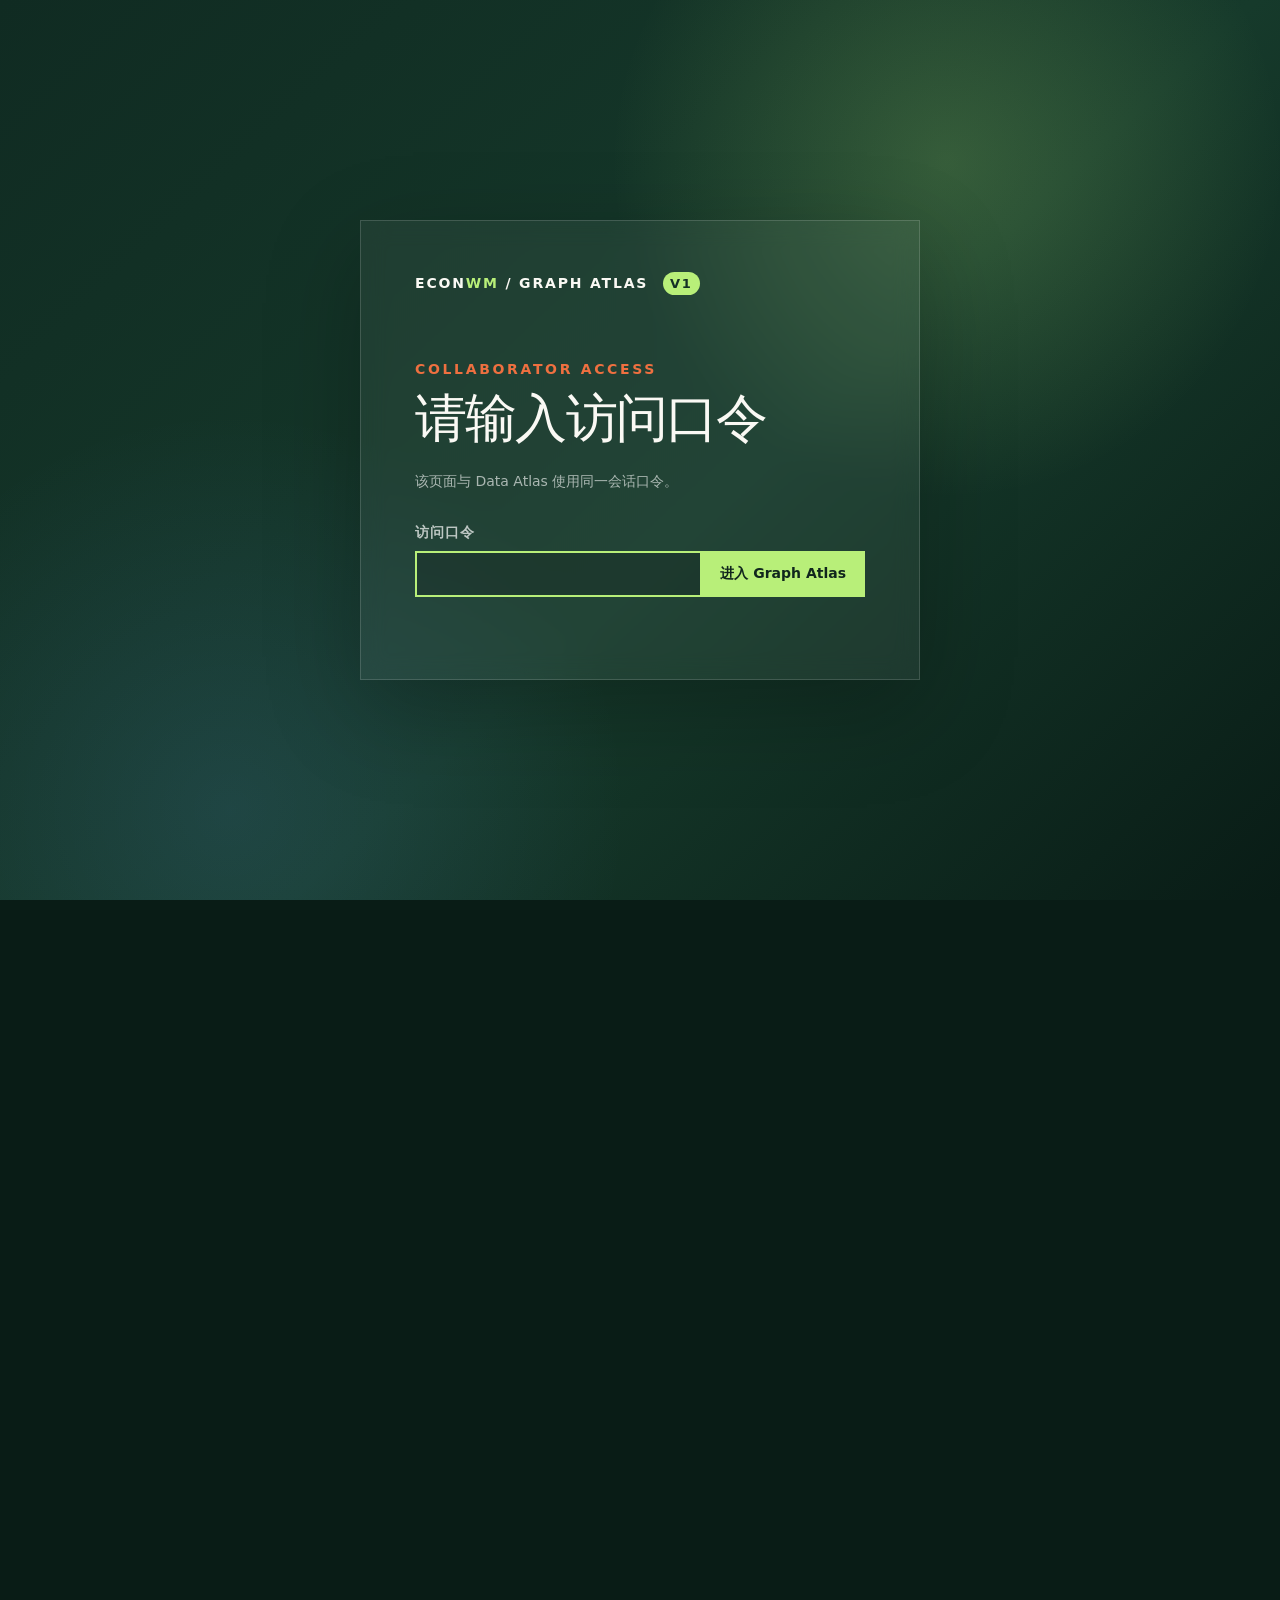
==== commit 530540b2: "Fix prompt and training code readability on light backgrounds" ====
--- a/graph/index.html
+++ b/graph/index.html
@@ -6,7 +6,7 @@
   <meta name="description" content="Polymarket 量价数据、完整 prompt、Luna 与数值模型评测，以及下一步预测头训练交接；保留跨事件候选图与时间审计。">
   <title>Polymarket Graph Atlas · 数据、评测与训练</title>
   <script>document.documentElement.classList.add("atlas-locked");</script>
-  <link rel="stylesheet" href="../assets/styles.css?v=graph-activity-20260907b">
+  <link rel="stylesheet" href="../assets/styles.css?v=prompt-contrast-20260909">
   <link rel="stylesheet" href="assets/graph.css?v=training-cover-20260909">
 </head>
 <body>
--- a/assets/styles.css
+++ b/assets/styles.css
@@ -423,3 +423,22 @@
   .demo-boundary { grid-template-columns: 1fr; }
   .pipeline { grid-template-columns: 1fr; }
 }
+
+/* Readable prompts and training commands on light sections. */
+#training-free-results details { margin:20px 0; }
+#training-free-results summary { cursor:pointer; font-size:16px; font-weight:700; line-height:1.7; color:#163a2b; }
+#training-free-results details pre,
+#forecast-ready .handoff-document pre {
+  color:#18382c; background:#fff; border:1px solid #c4cec4;
+  border-radius:6px; margin:14px 0 24px; padding:22px;
+  min-height:0; max-height:none; font-size:15px !important;
+  line-height:1.85 !important; font-weight:400;
+  font-family:ui-monospace,"Cascadia Code","Noto Sans SC","Microsoft YaHei",monospace;
+  white-space:pre-wrap; overflow-wrap:anywhere;
+}
+#forecast-ready code { color:#245b42; }
+#training-free-results details pre code,
+#forecast-ready .handoff-document pre code { color:inherit; background:transparent; }
+@media(max-width:600px) {
+  #training-free-results details pre, #forecast-ready .handoff-document pre { padding:16px; }
+}
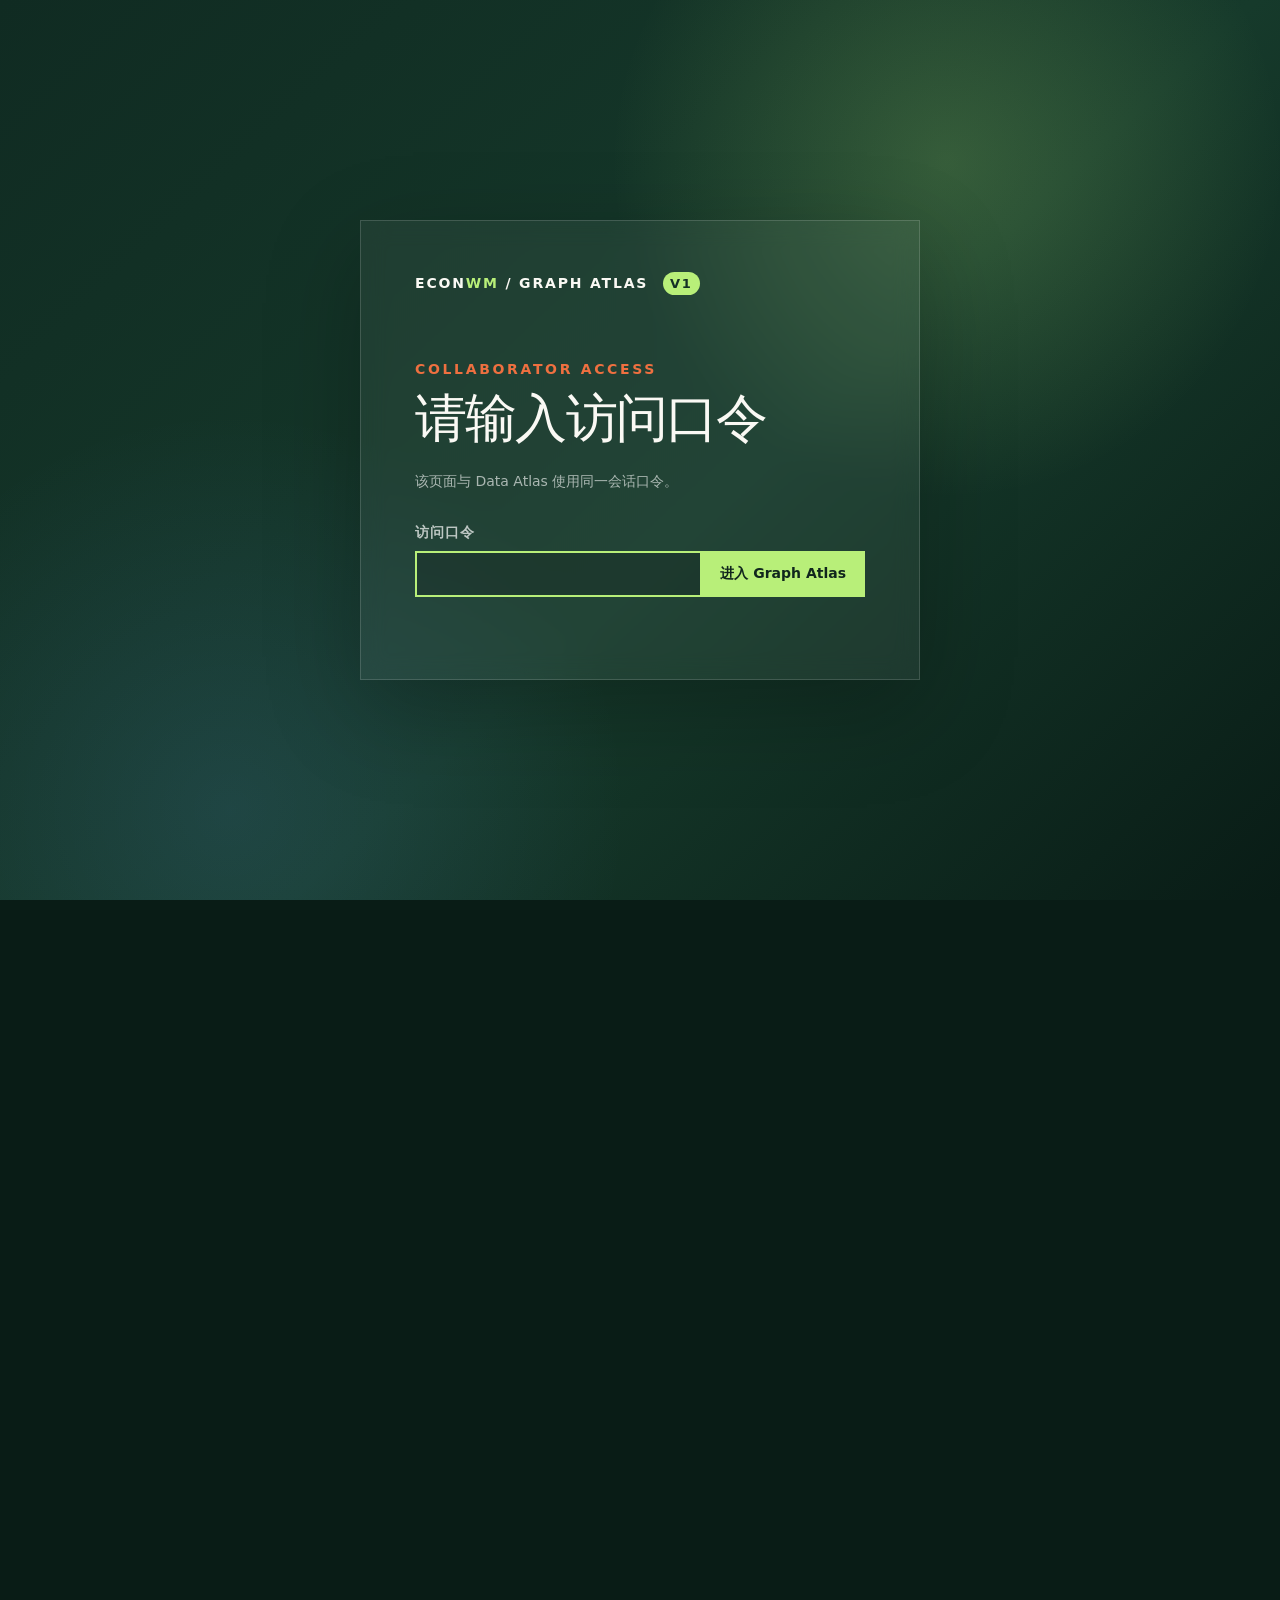
==== commit 4a883893: "Publish Terra and Sol comparison with current experiment handoff" ====
--- a/graph/index.html
+++ b/graph/index.html
@@ -42,7 +42,7 @@
         <div>
           <p class="eyebrow">POLYMARKET · DATA → PROMPT → FORECAST</p>
           <h1>从市场轨迹，<br><em>到可检验的预测。</em></h1>
-          <p class="hero-copy">过去 <code>10 天 × 11 个量价特征</code>，预测未来七天价格。完整数据与 prompt 已准备，Luna 和两组 Ridge 已完成首轮验证；下一步训练冻结 LLM 的数值预测头，检验能否超过“保持最后价格”的对照。</p>
+          <p class="hero-copy">过去 <code>10 天 × 11 个量价特征</code>，预测未来七天价格。完整数据与 prompt 已准备，Luna、Terra、Sol 和两组 Ridge 已完成验证；后续比较输入消融与冻结 LLM 的数值预测头，检验能否超过“保持最后价格”的对照。</p>
           <div class="hero-actions">
             <a class="button primary" href="#forecast-ready">进入训练交接</a>
             <a class="button secondary" href="#training-free-results">查看结果与中文 Prompt</a>
@@ -55,11 +55,11 @@
           <dl>
             <div><dt>严格划分样本</dt><dd>363,318 条</dd></div>
             <div><dt>完整历史 Prompt</dt><dd>逐条保存并核对</dd></div>
-            <div><dt>Luna validation</dt><dd>200 / 200 完成</dd></div>
+            <div><dt>LLM validation</dt><dd>三种模型各 200 条</dd></div>
             <div><dt>Ridge 数值对照</dt><dd>价格 / 完整量价</dd></div>
-            <div><dt>下一步</dt><dd>冻结 LLM + 预测头</dd></div>
+            <div><dt>下一步</dt><dd>输入消融 / 预测头</dd></div>
           </dl>
-          <p class="cover-result-note">当前 Luna 与 Ridge 均未超过 persistence；最终 test 尚未评分。</p>
+          <p class="cover-result-note">当前三种 LLM 与 Ridge 均未超过 persistence；最终 test 尚未评分。</p>
         </aside>
       </div>
     </header>
@@ -109,7 +109,7 @@
 
     <section class="section shell activity-feature-release" id="forecast-ready">
       <div class="section-heading"><div><p class="eyebrow">FORECAST DATA · 2026-09-09</p><h2>从量价数据到模型输入：过去 10 天，预测未来 7 天</h2></div>
-      <p>训练、验证、测试数据与完整 prompt 已准备；Luna 与小数值模型已完成首轮 validation 比较，最终 test 尚未运行。</p></div>
+      <p>训练、验证、测试数据与完整 prompt 已准备；Luna、Terra、Sol 与两组 Ridge 已完成 validation 比较，最终 test 尚未运行。</p></div>
       <div class="table-wrap"><table aria-label="预测数据划分"><thead><tr><th>划分</th><th>完整样本</th><th>固定试跑样本</th></tr></thead><tbody>
       <tr><td>Train</td><td>212,393</td><td>200</td></tr><tr><td>Validation</td><td>13,831</td><td>200</td></tr><tr><td>Test</td><td>137,094</td><td>1,000</td></tr></tbody></table></div>
       <div class="field-meaning-grid">
@@ -117,230 +117,128 @@
       <article><span>OUTPUT</span><h3>七个未来价格</h3><p>同一盘口未来七个完整 UTC 日的价格，范围 0–1。标签单独保存，只用于训练 loss 或预测后的评分。主要展示 RMSE、补充 MAE；保留 MSE skill，训练 loss 仍用 masked MSE。</p></article>
       <article><span>PROMPT STORAGE</span><h3>每条完整 prompt 已落盘</h3><p>每个划分分别保存结构化输入、未来标签和完整 full prompt。prompt 提供编码版与要求 JSON 回答的 training-free 版；同一个模板生成，逐条核对一致。完整文件已落盘，并随加密训练交接包提供。</p></article>
       </div>
-      <div class="orientation-note"><span>PROGRESS</span><p>T-M 指标与 loss、T1 全量导出已完成。T2 已完成固定清单和四类数值分层，主题覆盖待补。T3 已完成 Luna full 200 条 validation 与两组 Ridge 数值训练；冻结 LLM 预测头与 Luna 输入消融尚未运行。T0 自然语言定位及 T4–T7 检索、Agent、增量验证仍待推进。</p></div>
+      <div class="orientation-note"><span>PROGRESS</span><p>T-M 指标与 loss、T1 全量导出已完成。T2 已完成固定清单和四类数值分层，主题覆盖待补。T3 已完成 Luna / Terra / Sol full 200 条 validation 与两组 Ridge 数值训练；冻结 LLM 预测头与 Luna 输入消融尚未运行。T0 自然语言定位及 T4–T7 检索、Agent、增量验证仍待推进。</p></div>
       <p class="table-note">剔除 1,697 条跨时间边界窗口后，共 363,318 条；三个划分的 parent event ID 无交集，但并不保证语义事件族独立。固定样本未按未来涨跌筛选。历史回测仍可能受模型预训练记忆影响。全量文件尚未上传 Hugging Face，现有活动特征下载入口保留原含义。</p>
-      <div class="hero-actions"><a class="button primary" href="../data/forecast_example_prompt.txt">查看完整英文 prompt</a><a class="button secondary" href="../data/polymarket_training_handoff.md">训练与 Luna 运行说明</a><a class="text-link" href="../data/forecast_prompt_export_report.json">全量 prompt 导出检查 →</a></div>
-    <div class="orientation-note"><span>NEXT RUN</span><p>训练使用 212,393 条 train，选型使用排除 pilot 事件后的 5,420 条 validation，再比较固定 200 条 pilot。先设置模型路径，运行 <code>scripts/run_polymarket_head_next.sh</code>；不重新调用现有 Luna full，不使用 test 调参。</p></div>
-<details class="handoff-document" id="training-handoff-document"><summary>展开完整训练交接文档：数据、指标、命令与下一步</summary><h3>Polymarket 训练交接：已有结果与下一步预测头实验</h3>
-<blockquote>
-<p>实验更新：无需再次调用 Luna 的数值分层与两组 Ridge 训练已完成，见<a href="../data/2026-09-09-polymarket-no-call-results.md">本轮结果</a>。Luna full 已完成 200 条 validation，MSE 0.007784、skill -6.30%；不能据此认定精度已高或无需训练，见<a href="../data/2026-09-09-polymarket-luna-difficulty-review.md">数据波动与任务难度复查</a>。下文命令保留为复运行入口。</p>
-</blockquote>
-<p>现在已经把数据落盘，并写好了两条可运行的路径。两条路径都输入一个盘口过去 10 天的信息，输出未来 7 天的价格。Luna 直接读 prompt 返回 JSON；开源 LLM 则先提取 hidden state，再训练一个七维预测头。Luna 这条路径不需要训练集，也不需要安装 Transformers。</p>
-<h4>当前进度与下一步入口</h4>
-<p>完整数据、prompt、Luna full 200 条 validation、四类数值分层和两组 Ridge 对照均已完成。现在不需要重复调用 Luna，也不需要再训练同一组 Ridge。</p>
-<p>下一步训练入口为 <code>scripts/run_polymarket_head_next.sh</code>：使用 212,393 条 train 拟合冻结 LLM 的七维预测头，使用排除 pilot 所属事件后的 5,420 条 validation 选 checkpoint，再在固定 200 条 pilot 上比较。test 暂不评分。先设置 <code>FORECAST_MODEL</code>，具体命令见后文；完整数据和代码也已提供加密交接包。</p>
-<p>当前比较：persistence / Luna / Ridge 价格 / Ridge 完整量价的 RMSE 分别为 8.557 / 8.823 / 8.662 / 8.633 个价格百分点，尚无超越 persistence 的整体结果。训练完成后仍按同一口径比较，不能把训练完成等同于有效提升。</p>
-<p>网页入口：<a href="https://economicworldmodel.github.io/graph/#forecast-ready">Graph Atlas 训练交接</a>；结果入口：<a href="https://economicworldmodel.github.io/graph/#training-free-results">validation 比较与中英文 prompt</a>。</p>
-<h4>评测安排与执行状态</h4>
-<p>本次改为主要展示 RMSE，同时报告 MAE，不需要重新生成预测。已有 <code>runs/polymarket_luna_validation_200/metrics.json</code> 已包含二者；如果需要统一评分版本或增加分层，只读取保存的预测与标签重新评分。更换展示指标不改变原 prompt、样本或模型输出。</p>
+      <div class="hero-actions"><a class="button primary" href="../data/forecast_example_prompt.txt">查看完整英文 prompt</a><a class="button secondary" href="../data/polymarket_training_handoff.md">最新实验交接</a><a class="text-link" href="../data/forecast_prompt_export_report.json">全量 prompt 导出检查 →</a></div>
+    <div class="orientation-note"><span>NEXT EXPERIMENT</span><p>三种 LLM full 已完成。后续可做同模型输入消融或冻结 LLM 数值头；选型数据为排除 pilot 事件后的 5,420 条 validation，test 不参与调参。</p></div>
+<details class="handoff-document" id="training-handoff-document"><summary>展开完整训练交接文档：数据、指标、命令与下一步</summary><h3>Polymarket 交接：三种 LLM 比较已完成，后续实验待开展</h3>
+<p>Luna、Terra、Sol 的英文 full training-free 预测均已完成，使用同一 200 条 validation、1,400 个未来价格点。逐日评分、四类预测前分层及两组 Ridge 数值训练也已完成。不再把这些工作列为待执行任务；当前没有新的模型调用需要补跑，test 未运行。</p>
+<p>详细结果：<a href="../data/forecast_model_comparison_zh.md">三种 LLM 与数值对照比较</a>。网页：<a href="https://economicworldmodel.github.io/graph/#forecast-ready">训练交接</a>、<a href="https://economicworldmodel.github.io/graph/#training-free-results">六组结果与中英文 prompt</a>。</p>
+<h4>已有结果</h4>
 <table>
 <thead>
 <tr>
-<th>本轮报告项</th>
-<th style="text-align: right;">Luna full</th>
-<th style="text-align: right;">Persistence</th>
-<th>如何解释</th>
+<th>方法</th>
+<th style="text-align: right;">RMSE（价格百分点）</th>
+<th style="text-align: right;">MAE（价格百分点）</th>
+<th style="text-align: right;">MSE skill</th>
+<th style="text-align: right;">覆盖率</th>
 </tr>
 </thead>
 <tbody>
 <tr>
-<td>RMSE（价格百分点）</td>
-<td style="text-align: right;">8.82</td>
-<td style="text-align: right;">8.56</td>
-<td>主要展示，恢复到价格单位，对大误差敏感</td>
-</tr>
-<tr>
-<td>MAE（价格百分点）</td>
-<td style="text-align: right;">4.78</td>
-<td style="text-align: right;">4.55</td>
-<td>平均绝对偏离，补充解释</td>
-</tr>
-<tr>
-<td>MSE（原始价格平方）</td>
-<td style="text-align: right;">0.007784</td>
-<td style="text-align: right;">0.007323</td>
-<td>保留原分数，并与训练目标对应</td>
-</tr>
-<tr>
-<td>MSE skill</td>
+<td>Persistence</td>
+<td style="text-align: right;">8.557</td>
+<td style="text-align: right;">4.549</td>
+<td style="text-align: right;">+0.00%</td>
+<td style="text-align: right;">100%</td>
+</tr>
+<tr>
+<td>Luna full</td>
+<td style="text-align: right;">8.823</td>
+<td style="text-align: right;">4.782</td>
 <td style="text-align: right;">-6.30%</td>
-<td style="text-align: right;">0%</td>
-<td>定义仍为 1 − MSE_model / MSE_persistence，不替换成 RMSE 比值</td>
+<td style="text-align: right;">100%</td>
+</tr>
+<tr>
+<td>Terra full</td>
+<td style="text-align: right;">8.707</td>
+<td style="text-align: right;">4.686</td>
+<td style="text-align: right;">-3.53%</td>
+<td style="text-align: right;">100%</td>
+</tr>
+<tr>
+<td>Sol full</td>
+<td style="text-align: right;">8.752</td>
+<td style="text-align: right;">4.601</td>
+<td style="text-align: right;">-4.60%</td>
+<td style="text-align: right;">100%</td>
+</tr>
+<tr>
+<td>Ridge 价格</td>
+<td style="text-align: right;">8.662</td>
+<td style="text-align: right;">4.585</td>
+<td style="text-align: right;">-2.46%</td>
+<td style="text-align: right;">100%</td>
+</tr>
+<tr>
+<td>Ridge 完整量价</td>
+<td style="text-align: right;">8.633</td>
+<td style="text-align: right;">4.562</td>
+<td style="text-align: right;">-1.78%</td>
+<td style="text-align: right;">100%</td>
 </tr>
 </tbody>
 </table>
-<p>价格百分点 = 原始价格误差 ×100，不是相对涨跌百分比。先在同一批有效评分点上计算 pooled MSE，再开平方得到 pooled RMSE；不能把各窗口 RMSE 的平均值当作同一指标。整体、逐预测日及分层结果分别计算，始终对齐样本与 mask。另保留等 market / parent event 的宏平均 MSE，明确聚合方式。</p>
-<p>训练仍使用 masked MSE，标签全部有效时等于 MSE；validation 选 checkpoint 仍使用相同评分点上的 pooled MSE。因为平方根单调，改用对应 pooled RMSE 不会改变模型或 checkpoint 排名。此次没有改用 MAE loss，也没有因此启动训练。</p>
+<p>三种 LLM 中，Terra 的 MSE/RMSE 最低，Sol 的 MAE 最低；全部六组中，persistence 的 MSE/RMSE、MAE 均最低。这是当前 validation 上的点估计排序，不代表模型之间差异已达到统计显著。也不能由一次没有增益的实验推断训练必然无用。</p>
+<p>Terra 平均耗时 8.767 秒/条，Sol 为 11.310 秒/条，Luna 原运行约 11.316 秒/条。不同运行时间、服务负载和服务版本可能影响比较，不能据此宣布固定的模型速度差异。Terra 有一次恢复成功的 TLS 重连；两种新增模型均无终态失败，日志中无工具调用。未提供实际账单，不报告推测费用。</p>
+<h4>后续尚未完成的工作</h4>
 <table>
 <thead>
 <tr>
-<th>下一步</th>
-<th>使用哪些现成内容</th>
-<th>是否重新调用 Luna</th>
-<th>交付</th>
+<th>工作</th>
+<th>要回答的问题</th>
+<th>使用的数据与边界</th>
 </tr>
 </thead>
 <tbody>
 <tr>
-<td>整理当前成绩</td>
-<td>已有 predictions、labels、metrics</td>
-<td>不需要</td>
-<td>RMSE/MAE 价格百分点、MSE skill、覆盖率、逐日结果</td>
-</tr>
-<tr>
-<td>补充分层报告</td>
-<td>原预测与预测前价格、历史波动、成交规模、价格年龄</td>
-<td>不需要</td>
-<td>每层样本数、两模型误差与配对差异；已有事件 bootstrap 保留</td>
-</tr>
-<tr>
-<td>训练便宜的数值对照</td>
-<td>train 训练，validation 选型，保持同一 200 条比较清单</td>
-<td>不需要</td>
-<td>价格/完整量价的线性、Ridge 或 DLinear 对照，检查有无可学习增量</td>
-</tr>
-<tr>
-<td>检查 Luna 输入增益</td>
-<td>同一 200 条，新增 price-only 和 price-question 两组</td>
-<td>需要，仅运行新增组</td>
-<td>与已有 full 组比较；冻结其余模型设置并记录调用时间和成本</td>
+<td>同模型输入消融</td>
+<td>问题文本和活动特征分别有没有预测增益？</td>
+<td>固定一个模型，比较 price-only、price-question 与已有 full；不要同时改变模型和输入；需要新增调用，尚未启动</td>
+</tr>
+<tr>
+<td>冻结 LLM 的数值预测头</td>
+<td>数值输出方式或可训练映射能否改善价格预测？</td>
+<td>用 train 训练，独立 validation 子集选 checkpoint，同一 pilot 比较；尚未训练实际预训练 LLM 的预测头</td>
+</tr>
+<tr>
+<td>主题覆盖与额外证据</td>
+<td>哪些任务可能需要新闻或跨事件信息？</td>
+<td>数值分层已完成；主题覆盖、历史可用证据与检索实验仍待做</td>
 </tr>
 <tr>
 <td>最终 test</td>
-<td>选定模型、prompt 和设置后使用固定 test 清单</td>
-<td>若评测 Luna，需要新的 test 预测</td>
-<td>一次最终评价；不能直接复用 validation 预测</td>
+<td>选定方法是否能在未用于调参的数据上保持表现？</td>
+<td>设置确定后再运行，当前不打开 test 做模型选型</td>
 </tr>
 </tbody>
 </table>
-<p>前两项和小数值模型对照现已完成；下一步可训练冻结 LLM 数值头，并另行安排 Luna 输入消融。训练头的 validation 选型使用 <code>runs/polymarket_head_ready_v1/validation_tuning/</code> 的 5,420 条，排除固定 pilot 的全部 parent events，避免同事件调参与比较混用；不要再次运行完全相同的 full 组来“获得 RMSE”。只有明确要测随机性或重复性时，才单独设计重复调用实验，不能把重复调用当作指标重算。若模型服务版本已变化，后续消融须注明不同调用时间的限制，不能把所有差异都归因于输入。</p>
-<p>可以把下面这段交给后续对话：</p>
-<blockquote>
-<p>请使用已有 Luna full 200 条 validation 的 predictions.jsonl 与对应标签整理评测报告，不重新调用模型。主要展示 RMSE 和 MAE 的价格百分点，同时保留 MSE、MSE skill、覆盖率和逐日结果；在同一批样本上按预测前价格位置、历史波动、成交规模和价格年龄分层，并与 persistence 对齐比较。不要用未来大波动筛选新的评测清单。完成后再单独安排小数值模型训练和 Luna 输入消融，test 暂不运行。</p>
-</blockquote>
-<h4>数据在哪里，分别放了什么</h4>
-<p>数据根目录：<code>runs/polymarket_forecast_v1/</code>。</p>
-<table>
-<thead>
-<tr>
-<th>划分</th>
-<th style="text-align: right;">完整样本数</th>
-<th style="text-align: right;">小样本数</th>
-<th style="text-align: right;">小样本中的 parent event 数</th>
-</tr>
-</thead>
-<tbody>
-<tr>
-<td>train</td>
-<td style="text-align: right;">212,393</td>
-<td style="text-align: right;">200</td>
-<td style="text-align: right;">149</td>
-</tr>
-<tr>
-<td>validation</td>
-<td style="text-align: right;">13,831</td>
-<td style="text-align: right;">200</td>
-<td style="text-align: right;">124</td>
-</tr>
-<tr>
-<td>test</td>
-<td style="text-align: right;">137,094</td>
-<td style="text-align: right;">1,000</td>
-<td style="text-align: right;">491</td>
-</tr>
-</tbody>
-</table>
-<p>每个完整划分下有 <code>inputs.parquet</code>、<code>labels.parquet</code> 和 <code>prompts.parquet</code>。完整 prompt 现在也逐条保存：<code>input_prompt</code> 用于冻结 LLM 编码，<code>training_free_prompt</code> 在同一历史内容后加上七个价格的 JSON 输出要求；两列均不含未来标签。<code>sample_id</code> 与结构化输入、标签一一对应。运行脚本仍从结构化输入调用同一个模板生成文本，导出检查会逐条验证两者相同。仅完整量价的 full 输入保存全量 prompt；price-only 和 price-question 对照按需生成。小样本位于 <code>pilot/{train,validation,test}/</code>，分别提供 <code>inputs.jsonl</code>、<code>labels.scorer_only.jsonl</code>、<code>manifest.jsonl</code> 和一份完整的 <code>example_prompt.txt</code>。完整数据使用 Parquet 节省空间；小样本使用 JSONL，方便检查和逐条调用。三份完整 prompt 文件合计约 92.5 MB，共 363,318 行，每行包含两种用途的完整文本；导出和逐条比对记录见 <code>runs/polymarket_forecast_v1/prompt_export_report.json</code>。</p>
-<p><code>inputs</code> 保存问题、价格对应的 outcome、预测时间，以及 <code>features[10][11]</code> 和同形状的 <code>feature_mask</code>。11 列依次是价格、日成交额、成交笔数、过去 7/30 日成交额、相对成交量、异常成交量、事件内份额、盘口在平台内份额、事件在平台内份额、价格年龄。历史行按 Day -9 到 Day 0 排列。成交额、笔数、相对成交量取 log1p；价格年龄先换算为小时再取 log1p；异常量保留符号，份额保留原比例。不可用的数值填 0，但对应 mask=false；转成 prompt 时显示 MISSING。文本使用 9 位有效数字，避免把很小的平台份额四舍五入为零。没有使用全数据拟合的归一化参数。</p>
-<p><code>labels</code> 单独保存未来七天的 <code>target_price</code>、<code>target_mask</code>、评分分组字段和最后一个历史价格。当前来自 dense 窗口的七个标签都有效，因此 masked MSE 等于普通 MSE。未来成交额、份额和异常活动没有放进输入，也不是本轮预测目标。</p>
-<p>恢复了原始时间划分，剔除 1,697 条跨越时间边界的窗口。完整历史与七天标签都位于所属划分；三个划分的 parent event ID 没有交集。这里的 event 分组还不是人工合并的语义事件族。同一事件内部的窗口仍有重叠，不能把所有窗口视作独立实验。</p>
-<p>小样本是对排序后的 ID 使用固定种子 <code>20260909</code> 均匀抽样，没有按未来变化筛选。它保留了“窗口多的事件更容易入选”的分布，并非主题或活跃度分层抽样；正式论文仍需检查覆盖和事件层面的误差。测试清单已固定，但本轮没有运行测试集模型评分。</p>
-<h4>原 Luna 调用命令：仅在明确需要新预测时执行</h4>
-<p>以下是已完成的首轮调用说明，保留用于复现；当前整理 RMSE/MAE 不执行这段调用任务：</p>
-<blockquote>
-<p>请阅读 docs/2026-09-09-polymarket-training-handoff.md，先用现有脚本调用 gpt-5.6-luna，对固定 validation 输入的前 5 条做 training-free 预测。使用 full 输入，不改 prompt，不读取标签辅助回答。预测子进程只接收单条历史 prompt；保存模型输出后，再调用独立评分脚本读取标签，报告 MSE、MAE、相对 persistence 的 skill、有效输出覆盖率和调用耗时。模型不可用时报告实际错误，不悄悄替换模型。先检查这 5 条的调用与格式，再运行完整 200 条 validation；测试集留到输入和设置确定后使用。</p>
-</blockquote>
-<p>在仓库根目录运行：</p>
-<pre><code class="language-bash">export PYTHONPATH=&quot;$PWD/src&quot;
-python scripts/run_polymarket_training_free.py \
-  --inputs runs/polymarket_forecast_v1/pilot/validation/inputs.jsonl \
-  --out-dir runs/polymarket_luna_validation_5 \
-  --model gpt-5.6-luna --arm full --limit 5
-
-python scripts/score_polymarket_forecast.py \
-  --labels runs/polymarket_forecast_v1/pilot/validation/labels.scorer_only.jsonl \
-  --selected-inputs runs/polymarket_luna_validation_5/selected_inputs.jsonl \
-  --predictions runs/polymarket_luna_validation_5/predictions.jsonl \
-  --out-dir runs/polymarket_luna_validation_5
-</code></pre>
-<p>预览而不调用模型：在预测命令末尾加 <code>--prepare-only</code>。本轮预览已放在 <code>reports/polymarket_forecast_v1/luna_preview/prompts.jsonl</code>。预测输出为 <code>{"predicted_price":[七个数]}</code>；运行器再补上样本 ID 和预测时间，用来与标签对齐。</p>
-<p>运行全部 200 条 validation：改为 <code>--limit 0</code>，并使用新输出目录。最终测试：把输入和标签路径中的 <code>validation</code> 改为 <code>test</code>，使用新目录和 <code>--limit 0</code>。重复相同命令会跳过已完成样本；改变模型、输入形式或样本数时必须使用新目录。默认只跑 5 条，避免一开始提交上千次调用。</p>
-<p>预测运行器不会加载标签。每条预测启动临时目录中的 Codex 子进程，并检查日志；发现工具调用就不接纳该回答。临时目录和只读模式不是文件读取隔离保证，真正的实验约束是只给历史 prompt、禁止工具并检查实际日志。历史问题文本仍可能唤起模型预训练时见过的信息，因此本轮是历史回测，不能声称消除了模型记忆污染。</p>
-<p><code>--arm full</code> 使用完整量价和问题；<code>price-question</code> 使用价格与问题；<code>price-only</code> 只用匿名价格。比较时使用同一输入文件和同样的 limit。其他结果不能作为这批样本的直接对照。</p>
-<p>数值对照用同一预测入口，把 <code>--method</code> 换成 <code>persistence</code> 或 <code>last-step-drift</code>，不调用 LLM。固定 200 条 validation 的 persistence 已运行，结果见 <code>reports/polymarket_forecast_v1/persistence_validation/metrics.json</code>。评分按事先选定的输入清单计算覆盖率，不会只对成功输出的 ID 悄悄缩小评测集合。</p>
-<h4>训练预测头怎么运行</h4>
-<p>第一版只训练预测头，冻结 LLM。这样同一份 hidden state 可以缓存复用，避免每个 epoch 重复跑整个 LLM。结构为：</p>
-<pre><code class="language-text">完整历史 prompt → tokenizer → 冻结的 decoder LLM
-→ 最后一个有效输入 token 的 hidden state [d]
-→ Linear(d,128) → GELU → Linear(128,7) → Sigmoid
-→ 未来七天价格
-</code></pre>
-<p>标签只进入 loss。默认 AdamW、学习率 0.001、batch 32、最多 20 epochs；validation MSE 连续 3 次不改善即停止，保存 validation 最好的预测头。这些是初始设置，不是已经验证最优的参数。本轮没有加入 LoRA，也没有训练 LLM 本体。</p>
-<p>安装训练依赖，并指定你要使用的本地 decoder 模型目录或 Hugging Face 模型 ID：</p>
-<pre><code class="language-bash">python -m pip install -e '.[forecast]'
-export PYTHONPATH=&quot;$PWD/src&quot;
-export FORECAST_MODEL=/absolute/path/to/your/decoder-model
-
-for split in train validation test; do
-  python scripts/train_polymarket_head.py encode \
-    --inputs &quot;runs/polymarket_forecast_v1/pilot/$split/inputs.jsonl&quot; \
-    --model &quot;$FORECAST_MODEL&quot; --arm full \
-    --output &quot;runs/polymarket_head_v1/$split.pt&quot;
-done
-
-python scripts/train_polymarket_head.py train \
-  --train-cache runs/polymarket_head_v1/train.pt \
-  --validation-cache runs/polymarket_head_v1/validation.pt \
-  --train-labels runs/polymarket_forecast_v1/pilot/train/labels.scorer_only.jsonl \
-  --validation-labels runs/polymarket_forecast_v1/pilot/validation/labels.scorer_only.jsonl \
-  --out-dir runs/polymarket_head_v1/model
-
-python scripts/train_polymarket_head.py predict \
-  --checkpoint runs/polymarket_head_v1/model/best_head.pt \
-  --cache runs/polymarket_head_v1/test.pt \
-  --output runs/polymarket_head_v1/test.predictions.jsonl
-
-python scripts/score_polymarket_forecast.py \
-  --labels runs/polymarket_forecast_v1/pilot/test/labels.scorer_only.jsonl \
-  --selected-inputs runs/polymarket_forecast_v1/pilot/test/inputs.jsonl \
-  --predictions runs/polymarket_head_v1/test.predictions.jsonl \
-  --out-dir runs/polymarket_head_v1/test_score
-</code></pre>
-<p>上面是小样本训练入口；正式训练将 train/validation 的输入和标签换成对应完整 Parquet，重新编码并使用新目录。测试输入的冻结编码不读取标签，也不更新参数。<code>encode</code> 默认 batch 4，可按显存调整；不要假定整个训练集缓存或模型都适合当前 GPU。脚本不截断历史，超过默认 8,192 token 时直接提示调整。这里只支持能通过 AutoModel 返回 <code>last_hidden_state</code> 的 decoder 模型，按普通文本编码，未使用聊天模板；确定模型后应固定模型版本和 tokenizer。相关接口依据 <a href="https://huggingface.co/docs/transformers/model_doc/auto">Transformers Auto Classes</a> 与 <a href="https://huggingface.co/docs/transformers/main_classes/model">模型加载文档</a>。</p>
-<h4>本轮实际验证到哪里</h4>
+<p>优先固定对照和训练目标，再启动其中一项；不因为 Terra 或 Sol 的某个分数略低，就直接选作最终模型。当前不重复调用任何已完成的 full 组，不重新训练同一组 Ridge。</p>
+<h4>固定输入与评分方式</h4>
+<p>输入：<code>runs/polymarket_forecast_v1/pilot/validation/inputs.jsonl</code>。标签：同目录 <code>labels.scorer_only.jsonl</code>，只供训练监督或预测完成后的独立评分，不能放进 prompt。</p>
+<p>模型读取盘口问题、outcome，以及过去 10 个完整 UTC 日的 11 个量价特征和缺失标记；输出未来 7 日同一 outcome 的价格，范围 0–1。特征为价格、日成交额与笔数、7/30 日成交额、相对与异常成交量、三类成交份额和价格年龄。数值变换与 MISSING 约定保持不变。</p>
+<p>三种 LLM 使用同一英文 <code>prompt(record, 'full', True)</code>、low reasoning 和 fast service tier；调用记录标注 CLI 0.153.4。无法确认后端服务版本完全相同，不将跨时间比较解释成严格控制的架构实验。中文 prompt 仅是阅读翻译，没有测试中文效果。历史文本可能唤起模型预训练记忆，因此仍属历史回测。</p>
+<p>主要展示 pooled RMSE，补充 MAE；二者乘 100 转成价格百分点，不是相对涨跌百分比。保留 MSE 和 <code>skill = 1 - MSE_model / MSE_persistence</code>。所有比较对齐样本、horizon 和 mask，另外报告逐日、market / parent event 宏平均与分层结果；不能用逐窗口 RMSE 的平均值替代 pooled RMSE。</p>
+<h4>数据、代码与结果位置</h4>
 <ul>
-<li>全量输入/标签、时间边界、重复 ID、事件交集检查：<code>reports/polymarket_forecast_v1/dataset_acceptance.json</code>。</li>
-<li>九项单元/集成测试覆盖 loss、评分、padding pooling、prompt 特征与预测头训练/保存/加载。</li>
-<li>用本地随机初始化的小型 GPT-2 模型编码了两条真实完整 prompt，验证 tokenizer → backbone → pooling 的接口；这是软件检查，不是预训练 LLM 的预测效果。</li>
-<li>固定 validation 上的 persistence 运行与独立评分、Luna 五条 prompt 预览已完成。</li>
-<li>后续对话已完成指定 Luna 的 5 条与 200 条 validation；两组 Ridge 数值模型也已训练；实际预训练 LLM 预测头仍未训练，test 未运行。</li>
+<li>完整数据：<code>runs/polymarket_forecast_v1/{train,validation,test}/</code>，分别为 212,393 / 13,831 / 137,094 条。每份均有 <code>inputs.parquet</code>、独立 <code>labels.parquet</code> 和完整 <code>prompts.parquet</code>。</li>
+<li>预测头选型数据：<code>runs/polymarket_head_ready_v1/validation_tuning/</code>，5,420 条，排除固定 pilot 的全部 parent events。</li>
+<li>三种 LLM 原始运行：<code>runs/polymarket_{luna,terra,sol}_validation_200/</code>，保留预测、指标、prompt 和耗时日志。</li>
+<li>最新六组比较：<code>reports/polymarket_training_free_model_comparison_v1/</code>，包括 <code>report.json</code>、<code>overall.csv</code>、<code>by_horizon.csv</code>、<code>strata.csv</code>、<code>point_errors.parquet</code>、<code>comparison_zh.md</code>。</li>
+<li>独立评分：<code>scripts/score_polymarket_forecast.py</code>；现有预测足以重算 RMSE/MAE，不需要调用模型。</li>
+<li>后续预测头入口：<code>scripts/run_polymarket_head_next.sh</code>。需先指定 <code>FORECAST_MODEL</code>；结构为冻结 decoder LLM → 最后有效 token hidden state → Linear(d,128) → GELU → Linear(128,7) → Sigmoid，loss 为 masked MSE。脚本只比较 validation pilot，不评分 test。</li>
 </ul>
-<p>重建数据与检查：</p>
-<pre><code class="language-bash">PYTHONPATH=src python scripts/build_polymarket_forecast_dataset.py
-PYTHONPATH=src python scripts/export_polymarket_full_prompts.py
-PYTHONPATH=src python scripts/check_polymarket_forecast_dataset.py
-PYTHONPATH=src pytest -q tests/test_polymarket_forecasting.py tests/test_polymarket_path_metrics.py
-</code></pre>
-<p>这一步把“准备训练和测试”拆成了可检查的三件事：模型实际看到什么、答案在哪里、预测完成后如何评分。三者分开之后，training-free 与训练预测头才有可比较的输入和结果。</p></details>
+<p>完整数据和训练代码已通过加密包交接；此前包是历史快照，不包含之后新增的 Terra/Sol 结果及本文修订。后续对话以当前工作区和最新比较报告为准。</p></details>
 </section>
 
 <section class="section shell activity-feature-release" id="training-free-results">
-<div class="section-heading"><div><p class="eyebrow">VALIDATION RESULTS · 2026-09-09</p><h2>不训练的 Luna，是否超过保持原价？</h2></div><p>复用现有 200 条完整量价预测；本轮新增 LLM 调用为 0。另完成两组小数值模型训练，test 尚未评分。</p></div>
-<div class="table-wrap"><table aria-label="同一样本预测结果"><thead><tr><th>方法</th><th>RMSE（价格百分点）</th><th>MAE（价格百分点）</th><th>MSE skill</th></tr></thead><tbody><tr><td>Persistence</td><td>8.557</td><td>4.549</td><td>+0.00%</td></tr><tr><td>Luna full (no training)</td><td>8.823</td><td>4.782</td><td>-6.30%</td></tr><tr><td>Ridge: prices</td><td>8.662</td><td>4.585</td><td>-2.46%</td></tr><tr><td>Ridge: price + activity</td><td>8.633</td><td>4.562</td><td>-1.78%</td></tr></tbody></table></div>
-<p class="table-note">四组均为 200/200 有效输出、1,400 个评分点。Luna 使用 gpt-5.6-luna、英文 full prompt、low reasoning；原运行累计调用耗时 2,263.117 秒，平均 11.316 秒/条，工具事件为 0。Ridge 是已训练的数值对照，不属于 training-free LLM。</p>
-<div class="orientation-note"><span>WHAT THIS MEANS</span><p>当前 Luna 和两组 Ridge 都没有超过 persistence。MSE 小不等于高准确率：Luna RMSE 为 8.82 个价格百分点。此前按事件 bootstrap 的 Luna skill 区间跨零，尚不能断言模型稳定更差；也不能据此认定训练没有必要。</p></div>
-<img src="../data/forecast_rmse_by_horizon.png" alt="四种方法在未来第一至第七天的 RMSE 比较" style="display:block;max-width:100%;height:auto;margin:24px auto">
-<div class="field-meaning-grid"><article><span>BEFORE PREDICTION</span><h3>分层检查已完成</h3><p>按预测前价格位置、十天历史波动、日成交额和价格年龄分层；保存各组数量、逐日误差和事件成组配对区间。成交额 1,000–10,000 美元组有正 skill 点估计，但区间跨零，不能认定稳定有效。</p></article><article><span>NUMERICAL TRAINING</span><h3>两组 Ridge 对照</h3><p>212,393 条 train 拟合；使用排除 pilot 全部 parent events 后的 5,420 条 validation 选正则强度。价格组 10 维，完整量价及 mask 组 220 维；均预测七日残差。模型已保存并检查重新加载。</p></article><article><span>NEXT TRAINING</span><h3>保留对照，再训练预测头</h3><p>下一步可用冻结 LLM hidden state 加七维数值头，与当前方法比较。Luna 输入消融尚未运行；主题覆盖、跨事件检索与最终 test 仍待完成。</p></article></div>
+<div class="section-heading"><div><p class="eyebrow">SIX-METHOD VALIDATION · 2026-09-09</p><h2>Luna、Terra、Sol：是否超过保持原价？</h2></div><p>同一 200 条 validation、1,400 个未来价格点；三种 LLM 使用相同英文 full prompt。test 未运行。</p></div>
+<div class="table-wrap"><table aria-label="六组预测方法比较"><thead><tr><th>方法</th><th>RMSE（价格百分点）</th><th>MAE（价格百分点）</th><th>MSE skill</th><th>覆盖率</th></tr></thead><tbody><tr><td>Persistence</td><td>8.557</td><td>4.549</td><td>+0.00%</td><td>100%</td></tr><tr><td>Luna full</td><td>8.823</td><td>4.782</td><td>-6.30%</td><td>100%</td></tr><tr><td>Terra full</td><td>8.707</td><td>4.686</td><td>-3.53%</td><td>100%</td></tr><tr><td>Sol full</td><td>8.752</td><td>4.601</td><td>-4.60%</td><td>100%</td></tr><tr><td>Ridge 价格</td><td>8.662</td><td>4.585</td><td>-2.46%</td><td>100%</td></tr><tr><td>Ridge 完整量价</td><td>8.633</td><td>4.562</td><td>-1.78%</td><td>100%</td></tr></tbody></table></div>
+<div class="orientation-note"><span>READ THE RANKING</span><p>三种 LLM 中，Terra 的 RMSE 最低，Sol 的 MAE 最低；六组整体比较，persistence 的两项指标均最低。当前未观察到超过保持原价的整体增益，点估计排序不代表差异已达到统计显著，也不能证明训练必然无效。</p></div>
+<p class="table-note">模型设置：英文 full、low reasoning、fast service tier。Terra / Sol 平均耗时分别为 8.767 / 11.310 秒每条；Luna 原运行约 11.316 秒。运行时间与服务负载不同，不将耗时视为固定速度排名。所有组均完成 200/200；Terra 与 Sol 日志无工具调用、无终态失败。</p>
+<img src="../data/forecast_rmse_by_horizon.png?v=six-models-20260909" alt="六种方法未来第一至第七天的 RMSE" style="display:block;max-width:100%;height:auto;margin:24px auto">
+<div class="field-meaning-grid"><article><span>COMPLETED</span><h3>三种 LLM 与两组 Ridge</h3><p>Luna、Terra、Sol 的 full 预测已完成；价格与完整量价 Ridge 已训练。已有价格位置、历史波动、成交额与价格年龄四类分层及事件成组配对区间。</p></article><article><span>BOUNDARIES</span><h3>结果属于 validation 回测</h3><p>历史文本可能激活模型预训练记忆；不同事件仍可能相关。分层结果不作多重比较校正，不能用少数正 skill 分组宣布稳定有效。中文 prompt 尚未测试。</p></article><article><span>NEXT</span><h3>固定模型，再检查输入与训练</h3><p>后续工作：同模型输入消融、冻结 LLM 数值头、主题覆盖和额外证据。不要重复已完成的 full 调用；test 留到设置确定之后。</p></article></div>
 <details><summary>查看中文完整 prompt（阅读翻译，尚未测试中文效果）</summary><pre style="white-space:pre-wrap;overflow-wrap:anywhere;font-size:13px;line-height:1.7">说明：以下为阅读用中文翻译；已报告 Luna 成绩使用英文 prompt，尚未测试中文版本。
 
 【任务】
@@ -416,7 +314,8 @@
 Forecast:
 Return one JSON object only: {&quot;predicted_price&quot;: [p1,p2,p3,p4,p5,p6,p7]}. Replace each placeholder with a number in [0,1].
 </pre></details>
-<div class="hero-actions"><a class="button primary" href="../data/forecast_no_call_results.md">完整实验说明</a><a class="button secondary" href="../data/forecast_strata.csv">下载分层结果 CSV</a><a class="text-link" href="../data/forecast_by_horizon.csv">逐日结果 →</a><a class="text-link" href="../data/forecast_prompt_zh.txt">中文 prompt 文本 →</a></div>
+<div class="hero-actions"><a class="button primary" href="../data/forecast_training_free_comparison.md">完整比较报告</a><a class="button secondary" href="../data/forecast_strata.csv">下载分层结果 CSV</a><a class="text-link" href="../data/forecast_by_horizon.csv">逐日结果 →</a><a class="text-link" href="../data/forecast_results.json">机器可读结果 →</a></div>
+<div class="hero-actions"><a class="text-link" href="../data/forecast_results.json">完整比较 JSON →</a><a class="text-link" href="../data/forecast_overall.csv">整体结果 CSV →</a></div>
 </section>
       <section class="section shell" id="pipeline">
         <div class="section-heading">
